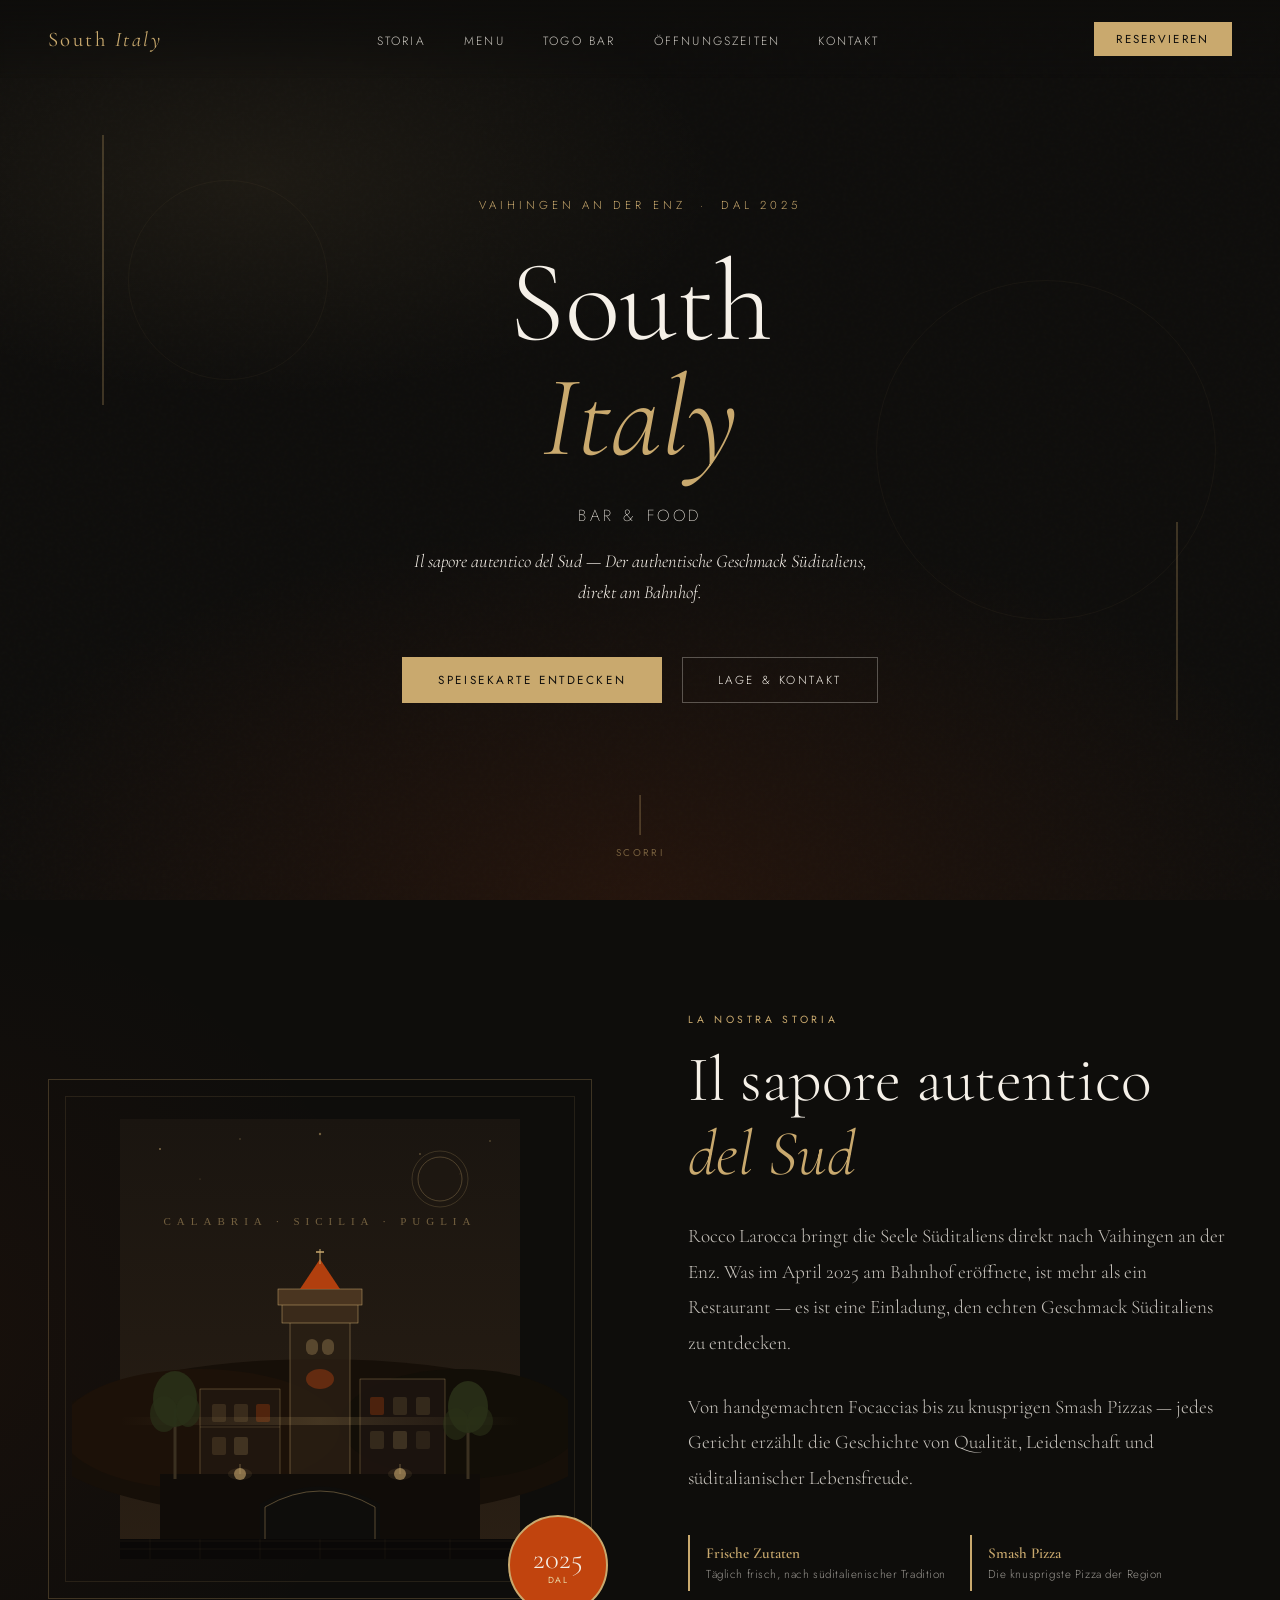
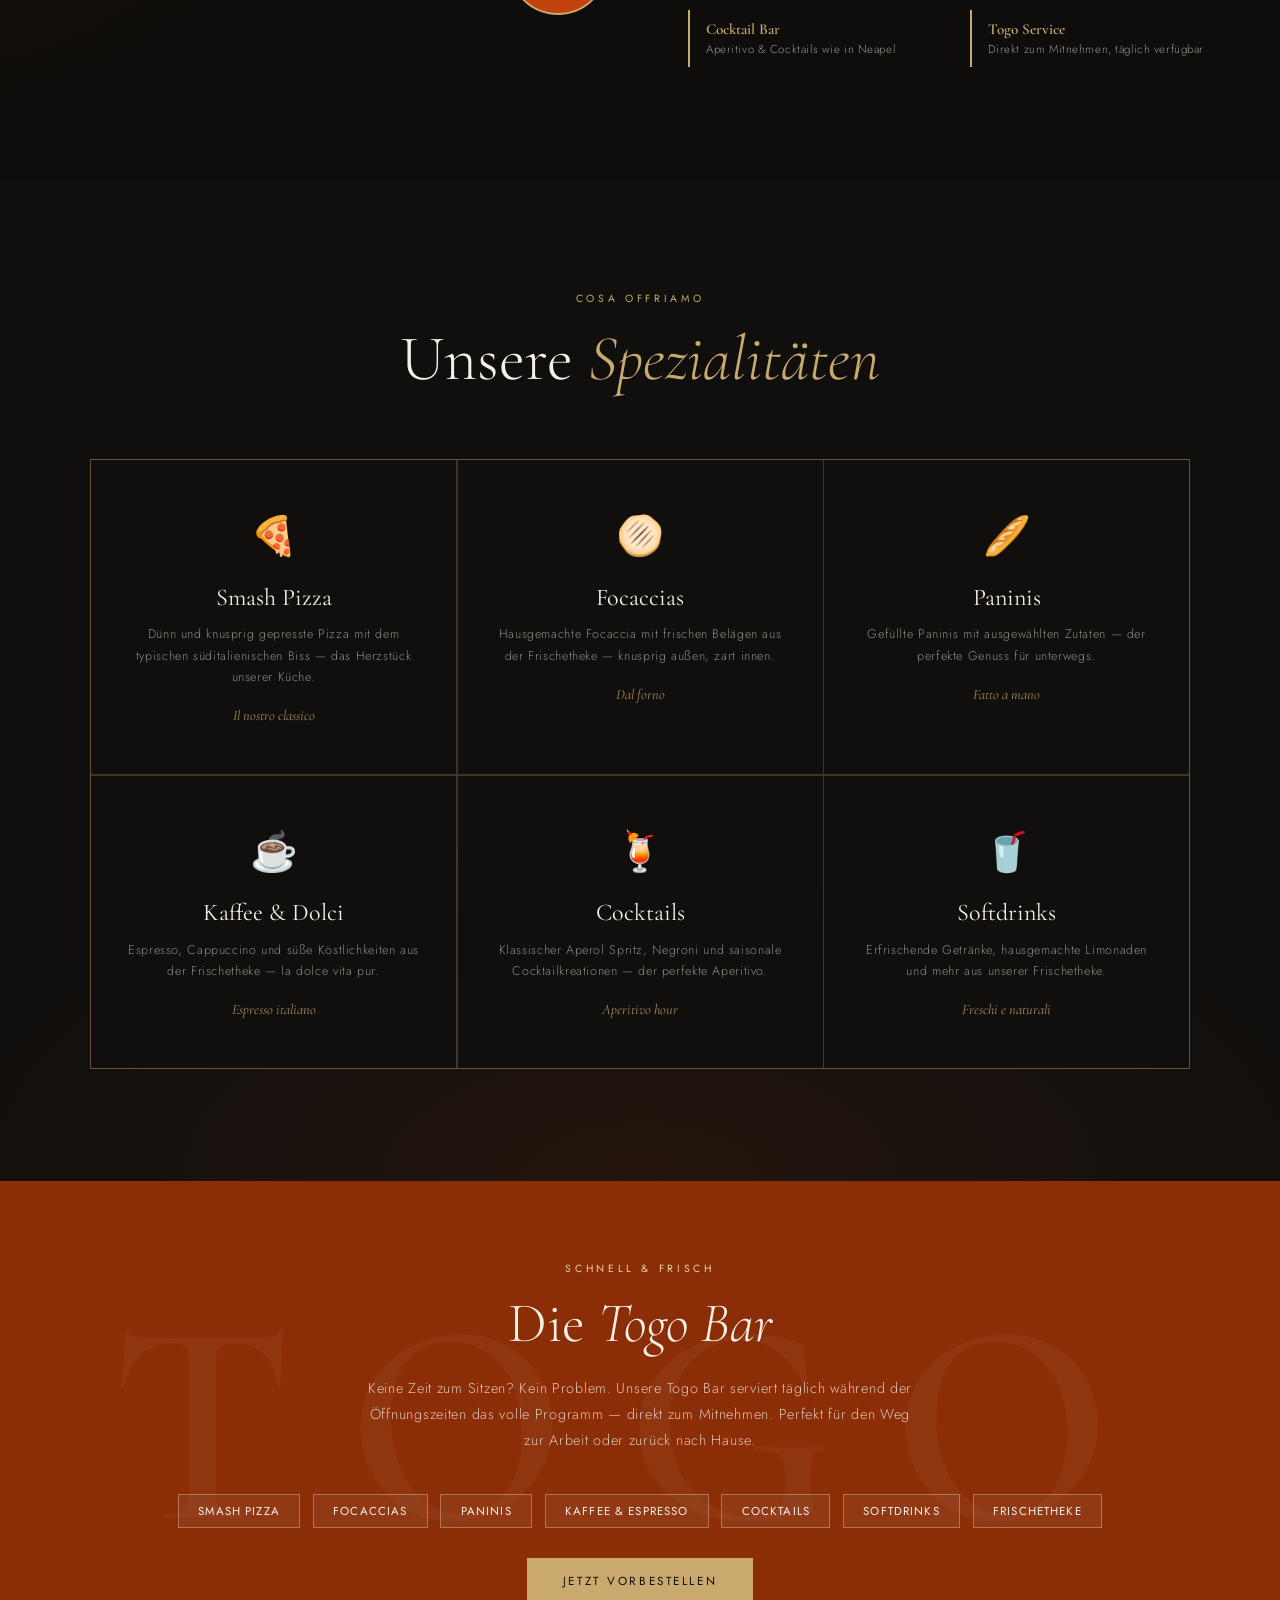
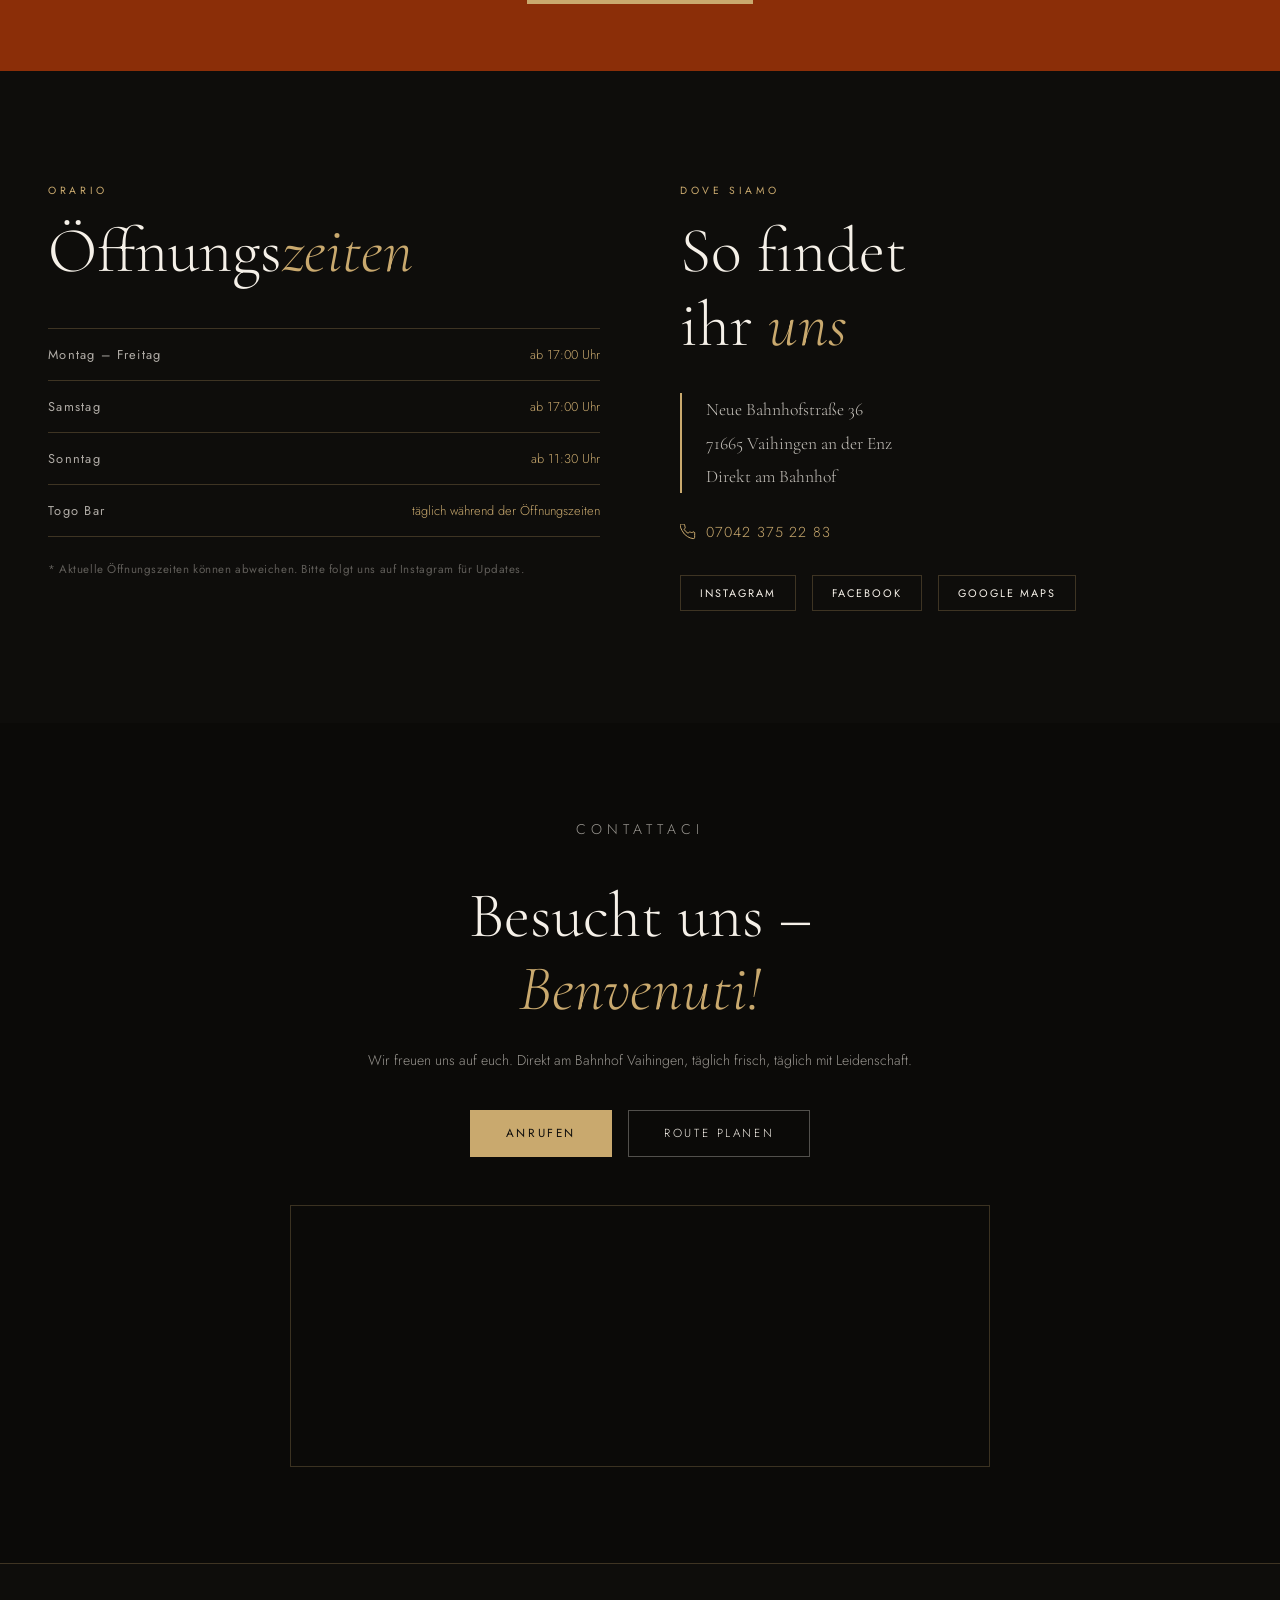
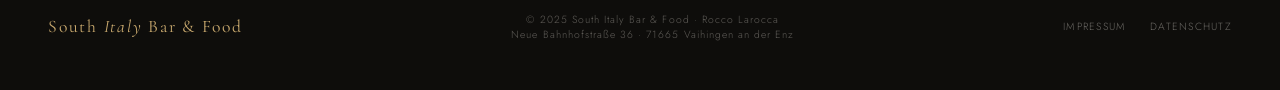
==== index.html @ b6329abc "Initial commit – South Italy Bar & Food" ====
<!DOCTYPE html>
<html lang="de">
<head>
  <meta charset="UTF-8" />
  <meta name="viewport" content="width=device-width, initial-scale=1.0" />
  <title>South Italy Bar & Food – Vaihingen an der Enz</title>
  <meta name="description" content="South Italy Bar & Food in Vaihingen an der Enz. Smash Pizza, Focaccias, Paninis, Cocktails & Kaffee. Authentisches Süditalien direkt am Bahnhof." />
  <meta property="og:title" content="South Italy Bar & Food" />
  <meta property="og:description" content="Authentisches Süditalien in Vaihingen an der Enz – Smash Pizza, Focaccias, Cocktails & mehr." />
  <meta property="og:type" content="restaurant" />
  <meta property="og:locale" content="de_DE" />
  <link rel="preconnect" href="https://fonts.googleapis.com" />
  <link rel="preconnect" href="https://fonts.gstatic.com" crossorigin />
  <link href="https://fonts.googleapis.com/css2?family=Cormorant+Garamond:ital,wght@0,300;0,400;0,600;1,300;1,400;1,600&family=Jost:wght@200;300;400;500&display=swap" rel="stylesheet" />

  <script type="application/ld+json">
  {
    "@context": "https://schema.org",
    "@type": "Restaurant",
    "name": "South Italy Bar & Food",
    "address": {
      "@type": "PostalAddress",
      "streetAddress": "Neue Bahnhofstraße 36",
      "addressLocality": "Vaihingen an der Enz",
      "postalCode": "71665",
      "addressCountry": "DE"
    },
    "telephone": "+4970423752283",
    "servesCuisine": "Italian",
    "priceRange": "€€",
    "url": "https://south-italy-bar.pages.dev",
    "sameAs": ["https://www.instagram.com/south__italy_bar_food"]
  }
  </script>

  <style>
    :root {
      --cream: #f5f0e8;
      --warm-white: #faf8f4;
      --terracotta: #c1440e;
      --terracotta-dark: #8b2e08;
      --olive: #5a6b3a;
      --gold: #c9a96e;
      --gold-light: #e8d5a3;
      --charcoal: #1a1a18;
      --dark-bg: #0e0d0b;
      --mid-gray: #6b6560;
      --border: rgba(201,169,110,0.25);
    }

    *, *::before, *::after { box-sizing: border-box; margin: 0; padding: 0; }

    html { scroll-behavior: smooth; }

    body {
      font-family: 'Jost', sans-serif;
      background: var(--dark-bg);
      color: var(--cream);
      overflow-x: hidden;
    }

    /* ── NAV ── */
    nav {
      position: fixed; top: 0; left: 0; right: 0; z-index: 100;
      display: flex; align-items: center; justify-content: space-between;
      padding: 1.4rem 3rem;
      background: linear-gradient(to bottom, rgba(14,13,11,0.95) 0%, transparent 100%);
      backdrop-filter: blur(2px);
      transition: background 0.4s;
    }
    nav.scrolled { background: rgba(14,13,11,0.97); }

    .nav-logo {
      font-family: 'Cormorant Garamond', serif;
      font-size: 1.3rem;
      font-weight: 400;
      letter-spacing: 0.12em;
      color: var(--gold);
      text-decoration: none;
    }
    .nav-logo span { font-style: italic; }

    .nav-links { display: flex; gap: 2.4rem; list-style: none; }
    .nav-links a {
      font-family: 'Jost', sans-serif;
      font-weight: 300;
      font-size: 0.75rem;
      letter-spacing: 0.18em;
      text-transform: uppercase;
      color: var(--cream);
      text-decoration: none;
      opacity: 0.8;
      transition: opacity 0.3s, color 0.3s;
    }
    .nav-links a:hover { opacity: 1; color: var(--gold); }

    .nav-cta {
      font-family: 'Jost', sans-serif;
      font-weight: 400;
      font-size: 0.72rem;
      letter-spacing: 0.2em;
      text-transform: uppercase;
      color: var(--dark-bg);
      background: var(--gold);
      padding: 0.55rem 1.4rem;
      text-decoration: none;
      transition: background 0.3s, transform 0.2s;
    }
    .nav-cta:hover { background: var(--gold-light); transform: translateY(-1px); }

    /* ── HERO ── */
    #hero {
      min-height: 100vh;
      display: flex; flex-direction: column;
      align-items: center; justify-content: center;
      position: relative;
      overflow: hidden;
      padding: 0 2rem;
      text-align: center;
    }

    .hero-bg {
      position: absolute; inset: 0;
      background:
        radial-gradient(ellipse 80% 60% at 50% 100%, rgba(193,68,14,0.12) 0%, transparent 70%),
        radial-gradient(ellipse 60% 40% at 20% 20%, rgba(201,169,110,0.08) 0%, transparent 60%),
        var(--dark-bg);
    }

    /* Animated grain */
    .hero-bg::after {
      content: '';
      position: absolute; inset: 0;
      background-image: url("data:image/svg+xml,%3Csvg viewBox='0 0 256 256' xmlns='http://www.w3.org/2000/svg'%3E%3Cfilter id='noise'%3E%3CfeTurbulence type='fractalNoise' baseFrequency='0.9' numOctaves='4' stitchTiles='stitch'/%3E%3C/filter%3E%3Crect width='100%25' height='100%25' filter='url(%23noise)' opacity='0.04'/%3E%3C/svg%3E");
      opacity: 0.4; pointer-events: none;
    }

    /* Decorative lines */
    .deco-line {
      position: absolute;
      border: 1px solid var(--border);
    }
    .deco-line-1 {
      left: 8%; top: 15%; width: 1px; height: 30vh;
      animation: lineGrow 1.8s ease forwards;
      transform-origin: top;
    }
    .deco-line-2 {
      right: 8%; bottom: 20%; width: 1px; height: 22vh;
      animation: lineGrow 2s ease forwards 0.3s;
      transform-origin: bottom;
    }
    @keyframes lineGrow { from { transform: scaleY(0); } to { transform: scaleY(1); } }

    .deco-circle {
      position: absolute;
      border-radius: 50%;
      border: 1px solid var(--border);
    }
    .deco-circle-1 {
      width: 340px; height: 340px;
      right: 5%; top: 50%; transform: translateY(-50%);
      opacity: 0.3;
      animation: fadeIn 2s ease forwards 0.5s; opacity: 0;
    }
    .deco-circle-2 {
      width: 200px; height: 200px;
      left: 10%; top: 20%;
      opacity: 0;
      animation: fadeIn 2.2s ease forwards 0.8s;
    }
    @keyframes fadeIn { to { opacity: 0.2; } }

    .hero-eyebrow {
      font-family: 'Jost', sans-serif;
      font-weight: 300;
      font-size: 0.72rem;
      letter-spacing: 0.35em;
      text-transform: uppercase;
      color: var(--gold);
      margin-bottom: 2rem;
      position: relative;
      display: flex; align-items: center; gap: 1rem;
      opacity: 0;
      animation: slideUp 1s ease forwards 0.4s;
    }
    .hero-eyebrow::before, .hero-eyebrow::after {
      content: '';
      flex: 1; height: 1px; background: var(--gold); opacity: 0.4;
      max-width: 60px;
    }

    .hero-title {
      font-family: 'Cormorant Garamond', serif;
      font-size: clamp(3.5rem, 9vw, 8rem);
      font-weight: 300;
      line-height: 1.0;
      color: var(--cream);
      position: relative;
      opacity: 0;
      animation: slideUp 1.1s ease forwards 0.6s;
    }
    .hero-title em {
      font-style: italic;
      color: var(--gold);
      display: block;
    }

    .hero-subtitle {
      font-family: 'Jost', sans-serif;
      font-weight: 200;
      font-size: 1rem;
      letter-spacing: 0.22em;
      text-transform: uppercase;
      color: var(--cream);
      opacity: 0;
      margin-top: 1.8rem;
      animation: slideUp 1.2s ease forwards 0.9s;
    }

    .hero-desc {
      font-family: 'Cormorant Garamond', serif;
      font-size: 1.15rem;
      font-weight: 300;
      font-style: italic;
      color: var(--cream);
      opacity: 0;
      margin-top: 1.2rem;
      max-width: 480px;
      line-height: 1.7;
      animation: slideUp 1.2s ease forwards 1.1s;
    }

    .hero-buttons {
      display: flex; gap: 1.2rem; flex-wrap: wrap;
      justify-content: center;
      margin-top: 3rem;
      opacity: 0;
      animation: slideUp 1.2s ease forwards 1.3s;
    }
    .btn-primary {
      font-family: 'Jost', sans-serif;
      font-weight: 400;
      font-size: 0.73rem;
      letter-spacing: 0.22em;
      text-transform: uppercase;
      color: var(--dark-bg);
      background: var(--gold);
      padding: 0.9rem 2.2rem;
      text-decoration: none;
      border: 1px solid var(--gold);
      transition: all 0.3s;
    }
    .btn-primary:hover { background: transparent; color: var(--gold); transform: translateY(-2px); }
    .btn-outline {
      font-family: 'Jost', sans-serif;
      font-weight: 300;
      font-size: 0.73rem;
      letter-spacing: 0.22em;
      text-transform: uppercase;
      color: var(--cream);
      background: transparent;
      padding: 0.9rem 2.2rem;
      text-decoration: none;
      border: 1px solid rgba(245,240,232,0.3);
      transition: all 0.3s;
    }
    .btn-outline:hover { border-color: var(--gold); color: var(--gold); transform: translateY(-2px); }

    .hero-scroll {
      position: absolute; bottom: 2.5rem; left: 50%; transform: translateX(-50%);
      display: flex; flex-direction: column; align-items: center; gap: 0.6rem;
      opacity: 0; animation: fadeInOnly 1s ease forwards 2s;
    }
    @keyframes fadeInOnly { to { opacity: 0.5; } }
    .hero-scroll span {
      font-size: 0.62rem; letter-spacing: 0.25em; text-transform: uppercase;
      color: var(--gold);
    }
    .scroll-line {
      width: 1px; height: 40px; background: var(--gold);
      animation: scrollPulse 2s ease-in-out infinite;
    }
    @keyframes scrollPulse {
      0%, 100% { transform: scaleY(0.3); opacity: 0.3; }
      50% { transform: scaleY(1); opacity: 1; }
    }

    @keyframes slideUp {
      from { opacity: 0; transform: translateY(28px); }
      to { opacity: 1; transform: translateY(0); }
    }

    /* ── DIVIDER ── */
    .section-divider {
      display: flex; align-items: center; justify-content: center;
      gap: 1.5rem; padding: 0 3rem;
      margin: 1rem 0;
    }
    .divider-line { flex: 1; height: 1px; background: var(--border); max-width: 120px; }
    .divider-ornament {
      color: var(--gold); font-size: 1.1rem; opacity: 0.7;
    }

    /* ── SECTIONS GENERAL ── */
    section { padding: 7rem 3rem; }

    .section-tag {
      font-family: 'Jost', sans-serif;
      font-size: 0.65rem;
      font-weight: 400;
      letter-spacing: 0.35em;
      text-transform: uppercase;
      color: var(--gold);
      margin-bottom: 1rem;
    }
    .section-title {
      font-family: 'Cormorant Garamond', serif;
      font-size: clamp(2.4rem, 5vw, 4rem);
      font-weight: 300;
      line-height: 1.15;
      color: var(--cream);
    }
    .section-title em { font-style: italic; color: var(--gold); }

    /* ── ABOUT ── */
    #about {
      display: grid;
      grid-template-columns: 1fr 1fr;
      gap: 6rem;
      align-items: center;
      background: var(--dark-bg);
      position: relative;
      overflow: hidden;
    }
    #about::before {
      content: '';
      position: absolute;
      left: -100px; top: 0; bottom: 0; width: 40%;
      background: radial-gradient(ellipse at left center, rgba(193,68,14,0.06) 0%, transparent 70%);
      pointer-events: none;
    }

    .about-visual {
      position: relative;
      height: 520px;
    }
    .about-frame {
      position: absolute;
      inset: 0;
      border: 1px solid var(--border);
    }
    .about-frame::before {
      content: '';
      position: absolute;
      inset: 16px;
      border: 1px solid rgba(201,169,110,0.12);
    }

    /* SVG Illustration – Southern Italy scene */
    .about-illustration {
      position: absolute;
      inset: 24px;
      display: flex; align-items: center; justify-content: center;
    }

    .about-badge {
      position: absolute;
      bottom: -1rem; right: -1rem;
      width: 100px; height: 100px;
      border-radius: 50%;
      background: var(--terracotta);
      display: flex; flex-direction: column;
      align-items: center; justify-content: center;
      border: 2px solid var(--gold);
    }
    .about-badge span:first-child {
      font-family: 'Cormorant Garamond', serif;
      font-size: 1.8rem; font-weight: 300; color: var(--cream);
      line-height: 1;
    }
    .about-badge span:last-child {
      font-family: 'Jost', sans-serif;
      font-size: 0.55rem; letter-spacing: 0.15em;
      text-transform: uppercase; color: var(--gold-light);
    }

    .about-content { }
    .about-text {
      font-family: 'Cormorant Garamond', serif;
      font-size: 1.2rem;
      font-weight: 300;
      line-height: 1.85;
      color: rgba(245,240,232,0.8);
      margin: 1.8rem 0;
    }

    .about-features {
      display: grid; grid-template-columns: 1fr 1fr; gap: 1.2rem;
      margin-top: 2.4rem;
    }
    .feature-item {
      border-left: 2px solid var(--gold);
      padding: 0.6rem 0 0.6rem 1rem;
    }
    .feature-item h4 {
      font-family: 'Cormorant Garamond', serif;
      font-size: 0.95rem; font-weight: 600;
      color: var(--gold); margin-bottom: 0.2rem;
    }
    .feature-item p {
      font-family: 'Jost', sans-serif;
      font-size: 0.72rem; font-weight: 300;
      letter-spacing: 0.05em;
      color: rgba(245,240,232,0.6);
    }

    /* ── MENU HIGHLIGHT ── */
    #menu {
      background: #110f0d;
      text-align: center;
      position: relative;
      overflow: hidden;
    }
    #menu::before {
      content: '';
      position: absolute; inset: 0;
      background: radial-gradient(ellipse 80% 50% at 50% 100%, rgba(193,68,14,0.1) 0%, transparent 70%);
      pointer-events: none;
    }

    .menu-header { margin-bottom: 4rem; }
    .menu-header .section-title { margin-top: 0.8rem; }

    .menu-grid {
      display: grid;
      grid-template-columns: repeat(auto-fit, minmax(280px, 1fr));
      gap: 1.5px;
      background: var(--border);
      border: 1px solid var(--border);
      max-width: 1100px;
      margin: 0 auto;
    }
    .menu-card {
      background: #110f0d;
      padding: 3rem 2rem;
      text-align: center;
      transition: background 0.3s;
      position: relative;
      overflow: hidden;
    }
    .menu-card::before {
      content: '';
      position: absolute; bottom: 0; left: 50%;
      transform: translateX(-50%);
      width: 0; height: 2px;
      background: var(--gold);
      transition: width 0.4s ease;
    }
    .menu-card:hover { background: #171410; }
    .menu-card:hover::before { width: 60%; }

    .menu-card-icon {
      font-size: 2.4rem; margin-bottom: 1.2rem;
      display: block;
    }
    .menu-card h3 {
      font-family: 'Cormorant Garamond', serif;
      font-size: 1.5rem; font-weight: 400;
      color: var(--cream); margin-bottom: 0.8rem;
    }
    .menu-card p {
      font-family: 'Jost', sans-serif;
      font-size: 0.78rem; font-weight: 300;
      letter-spacing: 0.05em;
      color: rgba(245,240,232,0.55);
      line-height: 1.7;
    }
    .menu-card .price-hint {
      display: inline-block;
      margin-top: 1.2rem;
      font-family: 'Cormorant Garamond', serif;
      font-style: italic;
      font-size: 0.9rem;
      color: var(--gold);
      opacity: 0.8;
    }

    /* ── TOGO BAR BANNER ── */
    #togobar {
      background: var(--terracotta-dark);
      padding: 5rem 3rem;
      text-align: center;
      position: relative;
      overflow: hidden;
    }
    #togobar::before {
      content: 'TOGO';
      position: absolute;
      left: 50%; top: 50%; transform: translate(-50%, -50%);
      font-family: 'Cormorant Garamond', serif;
      font-size: 18rem;
      font-weight: 600;
      color: rgba(255,255,255,0.03);
      letter-spacing: 0.2em;
      pointer-events: none;
      white-space: nowrap;
    }

    .togo-tag {
      font-family: 'Jost', sans-serif;
      font-size: 0.65rem; letter-spacing: 0.35em;
      text-transform: uppercase; color: var(--gold-light);
      margin-bottom: 0.8rem;
    }
    .togo-title {
      font-family: 'Cormorant Garamond', serif;
      font-size: clamp(2rem, 5vw, 3.5rem);
      font-weight: 300; color: var(--cream);
      margin-bottom: 1.2rem;
    }
    .togo-title em { font-style: italic; }
    .togo-desc {
      font-family: 'Jost', sans-serif;
      font-size: 0.9rem; font-weight: 300;
      letter-spacing: 0.05em;
      color: rgba(250,248,244,0.75);
      max-width: 560px; margin: 0 auto 2.5rem;
      line-height: 1.8;
    }
    .togo-items {
      display: flex; flex-wrap: wrap;
      gap: 0.8rem; justify-content: center;
      margin-bottom: 2.5rem;
    }
    .togo-pill {
      font-family: 'Jost', sans-serif;
      font-size: 0.72rem; font-weight: 400;
      letter-spacing: 0.1em; text-transform: uppercase;
      color: var(--cream);
      border: 1px solid rgba(250,248,244,0.3);
      padding: 0.5rem 1.2rem;
      border-radius: 0;
      background: rgba(255,255,255,0.05);
      transition: all 0.3s;
    }
    .togo-pill:hover { border-color: var(--gold); color: var(--gold); background: rgba(201,169,110,0.1); }

    /* ── OPENING HOURS ── */
    #hours {
      background: var(--dark-bg);
      display: grid;
      grid-template-columns: 1fr 1fr;
      gap: 5rem;
      align-items: start;
    }
    .hours-content {}
    .hours-list { margin-top: 2.5rem; }
    .hours-row {
      display: flex; justify-content: space-between; align-items: baseline;
      padding: 1rem 0;
      border-bottom: 1px solid var(--border);
      font-family: 'Jost', sans-serif;
    }
    .hours-row:first-child { border-top: 1px solid var(--border); }
    .hours-day { font-size: 0.8rem; font-weight: 400; letter-spacing: 0.1em; color: rgba(245,240,232,0.7); }
    .hours-time { font-size: 0.8rem; font-weight: 300; color: var(--gold); }

    .location-content {}
    .location-address {
      margin-top: 2rem;
      border-left: 2px solid var(--gold);
      padding-left: 1.5rem;
    }
    .location-address p {
      font-family: 'Cormorant Garamond', serif;
      font-size: 1.1rem; font-weight: 300;
      color: rgba(245,240,232,0.8);
      line-height: 1.9;
    }
    .location-phone {
      display: inline-flex; align-items: center; gap: 0.6rem;
      margin-top: 1.8rem;
      font-family: 'Jost', sans-serif;
      font-size: 0.9rem; font-weight: 300;
      color: var(--gold); text-decoration: none;
      letter-spacing: 0.08em;
      transition: opacity 0.3s;
    }
    .location-phone:hover { opacity: 0.7; }

    .social-links {
      display: flex; gap: 1rem; margin-top: 1.8rem; flex-wrap: wrap;
    }
    .social-link {
      font-family: 'Jost', sans-serif;
      font-size: 0.68rem; font-weight: 400;
      letter-spacing: 0.18em; text-transform: uppercase;
      color: var(--cream);
      border: 1px solid var(--border);
      padding: 0.55rem 1.2rem;
      text-decoration: none;
      transition: all 0.3s;
    }
    .social-link:hover { border-color: var(--gold); color: var(--gold); }

    /* ── CONTACT ── */
    #contact {
      background: #0b0a08;
      text-align: center;
      padding: 6rem 3rem;
    }
    #contact .section-title { margin: 0.8rem 0 1.5rem; }
    #contact p {
      font-family: 'Jost', sans-serif;
      font-size: 0.88rem; font-weight: 300;
      color: rgba(245,240,232,0.6);
      margin-bottom: 2.5rem;
    }

    /* ── MAP EMBED ── */
    .map-wrapper {
      max-width: 700px; margin: 3rem auto 0;
      border: 1px solid var(--border);
      overflow: hidden;
      opacity: 0.85;
    }
    .map-wrapper iframe { display: block; width: 100%; height: 260px; border: 0; }

    /* ── FOOTER ── */
    footer {
      background: var(--dark-bg);
      padding: 3rem;
      border-top: 1px solid var(--border);
      display: flex; flex-wrap: wrap;
      gap: 1.5rem;
      justify-content: space-between;
      align-items: center;
    }
    .footer-brand {
      font-family: 'Cormorant Garamond', serif;
      font-size: 1.1rem; font-weight: 400;
      color: var(--gold); letter-spacing: 0.1em;
    }
    .footer-brand em { font-style: italic; }
    .footer-meta {
      font-family: 'Jost', sans-serif;
      font-size: 0.65rem; font-weight: 300;
      letter-spacing: 0.1em;
      color: rgba(245,240,232,0.35);
      text-align: center;
    }
    .footer-links { display: flex; gap: 1.5rem; }
    .footer-links a {
      font-family: 'Jost', sans-serif;
      font-size: 0.65rem; font-weight: 300;
      letter-spacing: 0.12em; text-transform: uppercase;
      color: rgba(245,240,232,0.4);
      text-decoration: none;
      transition: color 0.3s;
    }
    .footer-links a:hover { color: var(--gold); }

    /* ── HAMBURGER ── */
    .nav-hamburger {
      display: none; cursor: pointer;
      flex-direction: column; gap: 5px;
      background: none; border: none; padding: 0;
    }
    .nav-hamburger span {
      display: block; width: 24px; height: 1px;
      background: var(--cream); transition: all 0.3s;
    }

    /* ── SCROLL REVEAL ── */
    .reveal {
      opacity: 0; transform: translateY(30px);
      transition: opacity 0.8s ease, transform 0.8s ease;
    }
    .reveal.visible { opacity: 1; transform: translateY(0); }

    /* ── RESPONSIVE ── */
    @media (max-width: 900px) {
      nav { padding: 1.2rem 1.8rem; }
      .nav-links, .nav-cta { display: none; }
      .nav-hamburger { display: flex; }

      #about { grid-template-columns: 1fr; gap: 3rem; padding: 5rem 1.8rem; }
      .about-visual { height: 320px; }
      .about-badge { width: 80px; height: 80px; }
      .about-badge span:first-child { font-size: 1.4rem; }
      .about-features { grid-template-columns: 1fr; }

      section { padding: 5rem 1.8rem; }

      #hours { grid-template-columns: 1fr; gap: 3rem; }
      footer { flex-direction: column; align-items: flex-start; }
      .footer-meta { text-align: left; }
    }
  </style>
</head>
<body>

<!-- ── NAV ── -->
<nav id="navbar">
  <a href="#hero" class="nav-logo">South <em>Italy</em></a>
  <ul class="nav-links">
    <li><a href="#about">Storia</a></li>
    <li><a href="#menu">Menu</a></li>
    <li><a href="#togobar">Togo Bar</a></li>
    <li><a href="#hours">Öffnungszeiten</a></li>
    <li><a href="#contact">Kontakt</a></li>
  </ul>
  <a href="tel:+4970423752283" class="nav-cta">Reservieren</a>
  <button class="nav-hamburger" aria-label="Menu" onclick="document.querySelector('.nav-links').style.display = document.querySelector('.nav-links').style.display === 'flex' ? 'none' : 'flex'">
    <span></span><span></span><span></span>
  </button>
</nav>

<!-- ── HERO ── -->
<section id="hero">
  <div class="hero-bg"></div>
  <div class="deco-line deco-line-1"></div>
  <div class="deco-line deco-line-2"></div>
  <div class="deco-circle deco-circle-1"></div>
  <div class="deco-circle deco-circle-2"></div>

  <p class="hero-eyebrow">Vaihingen an der Enz &nbsp;·&nbsp; Dal 2025</p>
  <h1 class="hero-title">South<br><em>Italy</em></h1>
  <p class="hero-subtitle">Bar &amp; Food</p>
  <p class="hero-desc">Il sapore autentico del Sud — Der authentische Geschmack Süditaliens, direkt am Bahnhof.</p>
  <div class="hero-buttons">
    <a href="#menu" class="btn-primary">Speisekarte entdecken</a>
    <a href="#contact" class="btn-outline">Lage &amp; Kontakt</a>
  </div>

  <div class="hero-scroll">
    <div class="scroll-line"></div>
    <span>Scorri</span>
  </div>
</section>

<!-- ── ABOUT ── -->
<section id="about">
  <div class="about-visual reveal">
    <div class="about-frame"></div>
    <div class="about-illustration">
      <!-- SVG: Southern Italy architectural illustration -->
      <svg viewBox="0 0 400 440" fill="none" xmlns="http://www.w3.org/2000/svg" style="width:100%;height:100%;max-height:440px;">
        <!-- Sky gradient -->
        <defs>
          <linearGradient id="sky" x1="0" y1="0" x2="0" y2="1">
            <stop offset="0%" stop-color="#1a1510"/>
            <stop offset="100%" stop-color="#2a1f14"/>
          </linearGradient>
          <linearGradient id="terra" x1="0" y1="0" x2="0" y2="1">
            <stop offset="0%" stop-color="#c1440e"/>
            <stop offset="100%" stop-color="#8b2e08"/>
          </linearGradient>
          <linearGradient id="gold-glow" x1="0" y1="0" x2="1" y2="0">
            <stop offset="0%" stop-color="#c9a96e" stop-opacity="0"/>
            <stop offset="50%" stop-color="#c9a96e" stop-opacity="0.6"/>
            <stop offset="100%" stop-color="#c9a96e" stop-opacity="0"/>
          </linearGradient>
        </defs>

        <!-- Background -->
        <rect width="400" height="440" fill="url(#sky)"/>

        <!-- Stars -->
        <circle cx="40" cy="30" r="1" fill="#c9a96e" opacity="0.6"/>
        <circle cx="120" cy="20" r="0.8" fill="#c9a96e" opacity="0.4"/>
        <circle cx="200" cy="15" r="1.2" fill="#c9a96e" opacity="0.5"/>
        <circle cx="300" cy="35" r="0.8" fill="#c9a96e" opacity="0.6"/>
        <circle cx="370" cy="22" r="1" fill="#c9a96e" opacity="0.3"/>
        <circle cx="80" cy="60" r="0.6" fill="#c9a96e" opacity="0.4"/>
        <circle cx="340" cy="55" r="0.8" fill="#c9a96e" opacity="0.3"/>

        <!-- Moon / circle motif -->
        <circle cx="320" cy="60" r="28" fill="none" stroke="#c9a96e" stroke-width="0.5" opacity="0.4"/>
        <circle cx="320" cy="60" r="22" fill="#1f1812" stroke="#c9a96e" stroke-width="0.5" opacity="0.6"/>

        <!-- Distant hills -->
        <ellipse cx="200" cy="320" rx="280" ry="80" fill="#160f08"/>
        <ellipse cx="80" cy="310" rx="140" ry="60" fill="#1c1108"/>
        <ellipse cx="340" cy="305" rx="120" ry="55" fill="#120e07"/>

        <!-- Church/Tower structure -->
        <!-- Main tower -->
        <rect x="170" y="200" width="60" height="160" fill="#2a1f14" stroke="#c9a96e" stroke-width="0.5" opacity="0.8"/>
        <!-- Tower windows -->
        <rect x="186" y="220" width="12" height="16" rx="6" fill="#c9a96e" opacity="0.3"/>
        <rect x="202" y="220" width="12" height="16" rx="6" fill="#c9a96e" opacity="0.3"/>
        <rect x="186" y="250" width="28" height="20" rx="14" fill="#c1440e" opacity="0.4"/>
        <!-- Bell tower top -->
        <rect x="162" y="182" width="76" height="22" fill="#3a2a1a" stroke="#c9a96e" stroke-width="0.5"/>
        <rect x="158" y="170" width="84" height="16" fill="#4a3520" stroke="#c9a96e" stroke-width="0.5"/>
        <!-- Spire -->
        <polygon points="200,140 220,170 180,170" fill="#c1440e" opacity="0.9"/>
        <line x1="200" y1="130" x2="200" y2="145" stroke="#c9a96e" stroke-width="1"/>
        <!-- Cross -->
        <line x1="196" y1="133" x2="204" y2="133" stroke="#c9a96e" stroke-width="1.5"/>

        <!-- Left building -->
        <rect x="80" y="270" width="80" height="90" fill="#221810" stroke="#c9a96e" stroke-width="0.4" opacity="0.8"/>
        <!-- Windows left -->
        <rect x="92" y="285" width="14" height="18" rx="2" fill="#c9a96e" opacity="0.15"/>
        <rect x="114" y="285" width="14" height="18" rx="2" fill="#c9a96e" opacity="0.15"/>
        <rect x="136" y="285" width="14" height="18" rx="2" fill="#c1440e" opacity="0.3"/>
        <rect x="92" y="318" width="14" height="18" rx="2" fill="#c9a96e" opacity="0.15"/>
        <rect x="114" y="318" width="14" height="18" rx="2" fill="#c9a96e" opacity="0.2"/>
        <!-- Balcony details left -->
        <line x1="80" y1="308" x2="160" y2="308" stroke="#c9a96e" stroke-width="0.5" opacity="0.4"/>

        <!-- Right building -->
        <rect x="240" y="260" width="85" height="100" fill="#1e1510" stroke="#c9a96e" stroke-width="0.4" opacity="0.8"/>
        <!-- Windows right -->
        <rect x="250" y="278" width="14" height="18" rx="2" fill="#c1440e" opacity="0.3"/>
        <rect x="273" y="278" width="14" height="18" rx="2" fill="#c9a96e" opacity="0.15"/>
        <rect x="296" y="278" width="14" height="18" rx="2" fill="#c9a96e" opacity="0.15"/>
        <rect x="250" y="312" width="14" height="18" rx="2" fill="#c9a96e" opacity="0.15"/>
        <rect x="273" y="312" width="14" height="18" rx="2" fill="#c9a96e" opacity="0.2"/>
        <rect x="296" y="312" width="14" height="18" rx="2" fill="#c9a96e" opacity="0.1"/>

        <!-- Foreground arch / terrace -->
        <rect x="40" y="355" width="320" height="85" fill="#100c08"/>
        <!-- Arch opening -->
        <path d="M140 440 L140 385 Q200 350 260 385 L260 440 Z" fill="#0e0d0b"/>
        <!-- Arch detail -->
        <path d="M145 440 L145 388 Q200 356 255 388 L255 440" fill="none" stroke="#c9a96e" stroke-width="0.8" opacity="0.5"/>

        <!-- Cobblestone ground pattern -->
        <rect x="0" y="420" width="400" height="20" fill="#0a0807"/>
        <line x1="0" y1="422" x2="400" y2="422" stroke="#c9a96e" stroke-width="0.3" opacity="0.2"/>
        <line x1="0" y1="430" x2="400" y2="430" stroke="#c9a96e" stroke-width="0.3" opacity="0.2"/>
        <!-- Cobble lines -->
        <line x1="30" y1="420" x2="30" y2="440" stroke="#c9a96e" stroke-width="0.3" opacity="0.2"/>
        <line x1="80" y1="420" x2="80" y2="440" stroke="#c9a96e" stroke-width="0.3" opacity="0.2"/>
        <line x1="140" y1="420" x2="140" y2="440" stroke="#c9a96e" stroke-width="0.3" opacity="0.2"/>
        <line x1="200" y1="420" x2="200" y2="440" stroke="#c9a96e" stroke-width="0.3" opacity="0.2"/>
        <line x1="265" y1="420" x2="265" y2="440" stroke="#c9a96e" stroke-width="0.3" opacity="0.2"/>
        <line x1="330" y1="420" x2="330" y2="440" stroke="#c9a96e" stroke-width="0.3" opacity="0.2"/>

        <!-- Lantern lights -->
        <circle cx="120" cy="355" r="6" fill="#c9a96e" opacity="0.6"/>
        <line x1="120" y1="345" x2="120" y2="355" stroke="#c9a96e" stroke-width="0.8" opacity="0.6"/>
        <ellipse cx="120" cy="355" rx="12" ry="6" fill="#c9a96e" opacity="0.1"/>

        <circle cx="280" cy="355" r="6" fill="#c9a96e" opacity="0.6"/>
        <line x1="280" y1="345" x2="280" y2="355" stroke="#c9a96e" stroke-width="0.8" opacity="0.6"/>
        <ellipse cx="280" cy="355" rx="12" ry="6" fill="#c9a96e" opacity="0.1"/>

        <!-- Gold horizon glow -->
        <rect x="0" y="298" width="400" height="8" fill="url(#gold-glow)" opacity="0.3"/>

        <!-- Olive tree silhouette left -->
        <line x1="55" y1="360" x2="55" y2="290" stroke="#3a3020" stroke-width="3"/>
        <ellipse cx="55" cy="280" rx="22" ry="28" fill="#2a3018" opacity="0.9"/>
        <ellipse cx="44" cy="295" rx="14" ry="18" fill="#2a3018" opacity="0.7"/>
        <ellipse cx="68" cy="292" rx="12" ry="16" fill="#2a3018" opacity="0.7"/>

        <!-- Olive tree right -->
        <line x1="348" y1="360" x2="348" y2="300" stroke="#3a3020" stroke-width="3"/>
        <ellipse cx="348" cy="288" rx="20" ry="26" fill="#2a3018" opacity="0.9"/>
        <ellipse cx="336" cy="305" rx="13" ry="16" fill="#2a3018" opacity="0.6"/>
        <ellipse cx="360" cy="302" rx="13" ry="15" fill="#2a3018" opacity="0.6"/>

        <!-- Text overlay -->
        <text x="200" y="106" text-anchor="middle" font-family="serif" font-size="11" fill="#c9a96e" opacity="0.5" letter-spacing="6">CALABRIA · SICILIA · PUGLIA</text>
      </svg>
    </div>

    <div class="about-badge">
      <span>2025</span>
      <span>Dal</span>
    </div>
  </div>

  <div class="about-content reveal">
    <p class="section-tag">La nostra storia</p>
    <h2 class="section-title">Il sapore autentico<br><em>del Sud</em></h2>
    <p class="about-text">
      Rocco Larocca bringt die Seele Süditaliens direkt nach Vaihingen an der Enz. Was im April 2025 am Bahnhof eröffnete, ist mehr als ein Restaurant — es ist eine Einladung, den echten Geschmack Süditaliens zu entdecken.
    </p>
    <p class="about-text">
      Von handgemachten Focaccias bis zu knusprigen Smash Pizzas — jedes Gericht erzählt die Geschichte von Qualität, Leidenschaft und süditalianischer Lebensfreude.
    </p>
    <div class="about-features">
      <div class="feature-item">
        <h4>Frische Zutaten</h4>
        <p>Täglich frisch, nach süditalienischer Tradition</p>
      </div>
      <div class="feature-item">
        <h4>Smash Pizza</h4>
        <p>Die knusprigste Pizza der Region</p>
      </div>
      <div class="feature-item">
        <h4>Cocktail Bar</h4>
        <p>Aperitivo & Cocktails wie in Neapel</p>
      </div>
      <div class="feature-item">
        <h4>Togo Service</h4>
        <p>Direkt zum Mitnehmen, täglich verfügbar</p>
      </div>
    </div>
  </div>
</section>

<!-- ── MENU ── -->
<section id="menu">
  <div class="menu-header reveal">
    <p class="section-tag">Cosa offriamo</p>
    <h2 class="section-title">Unsere <em>Spezialitäten</em></h2>
  </div>
  <div class="menu-grid reveal">
    <div class="menu-card">
      <span class="menu-card-icon">🍕</span>
      <h3>Smash Pizza</h3>
      <p>Dünn und knusprig gepresste Pizza mit dem typischen süditalienischen Biss — das Herzstück unserer Küche.</p>
      <span class="price-hint">Il nostro classico</span>
    </div>
    <div class="menu-card">
      <span class="menu-card-icon">🫓</span>
      <h3>Focaccias</h3>
      <p>Hausgemachte Focaccia mit frischen Belägen aus der Frischetheke — knusprig außen, zart innen.</p>
      <span class="price-hint">Dal forno</span>
    </div>
    <div class="menu-card">
      <span class="menu-card-icon">🥖</span>
      <h3>Paninis</h3>
      <p>Gefüllte Paninis mit ausgewählten Zutaten — der perfekte Genuss für unterwegs.</p>
      <span class="price-hint">Fatto a mano</span>
    </div>
    <div class="menu-card">
      <span class="menu-card-icon">☕</span>
      <h3>Kaffee & Dolci</h3>
      <p>Espresso, Cappuccino und süße Köstlichkeiten aus der Frischetheke — la dolce vita pur.</p>
      <span class="price-hint">Espresso italiano</span>
    </div>
    <div class="menu-card">
      <span class="menu-card-icon">🍹</span>
      <h3>Cocktails</h3>
      <p>Klassischer Aperol Spritz, Negroni und saisonale Cocktailkreationen — der perfekte Aperitivo.</p>
      <span class="price-hint">Aperitivo hour</span>
    </div>
    <div class="menu-card">
      <span class="menu-card-icon">🥤</span>
      <h3>Softdrinks</h3>
      <p>Erfrischende Getränke, hausgemachte Limonaden und mehr aus unserer Frischetheke.</p>
      <span class="price-hint">Freschi e naturali</span>
    </div>
  </div>
</section>

<!-- ── TOGO BAR ── -->
<section id="togobar">
  <p class="togo-tag">Schnell &amp; frisch</p>
  <h2 class="togo-title">Die <em>Togo Bar</em></h2>
  <p class="togo-desc">
    Keine Zeit zum Sitzen? Kein Problem. Unsere Togo Bar serviert täglich während der Öffnungszeiten das volle Programm — direkt zum Mitnehmen. Perfekt für den Weg zur Arbeit oder zurück nach Hause.
  </p>
  <div class="togo-items">
    <span class="togo-pill">Smash Pizza</span>
    <span class="togo-pill">Focaccias</span>
    <span class="togo-pill">Paninis</span>
    <span class="togo-pill">Kaffee & Espresso</span>
    <span class="togo-pill">Cocktails</span>
    <span class="togo-pill">Softdrinks</span>
    <span class="togo-pill">Frischetheke</span>
  </div>
  <a href="tel:+4970423752283" class="btn-primary">Jetzt vorbestellen</a>
</section>

<!-- ── HOURS & LOCATION ── -->
<section id="hours">
  <div class="hours-content reveal">
    <p class="section-tag">Orario</p>
    <h2 class="section-title">Öffnungs<em>zeiten</em></h2>
    <div class="hours-list">
      <div class="hours-row">
        <span class="hours-day">Montag – Freitag</span>
        <span class="hours-time">ab 17:00 Uhr</span>
      </div>
      <div class="hours-row">
        <span class="hours-day">Samstag</span>
        <span class="hours-time">ab 17:00 Uhr</span>
      </div>
      <div class="hours-row">
        <span class="hours-day">Sonntag</span>
        <span class="hours-time">ab 11:30 Uhr</span>
      </div>
      <div class="hours-row">
        <span class="hours-day">Togo Bar</span>
        <span class="hours-time">täglich während der Öffnungszeiten</span>
      </div>
    </div>
    <p style="margin-top:1.5rem;font-family:'Jost',sans-serif;font-size:0.72rem;color:rgba(245,240,232,0.35);letter-spacing:0.05em;">
      * Aktuelle Öffnungszeiten können abweichen. Bitte folgt uns auf Instagram für Updates.
    </p>
  </div>

  <div class="location-content reveal">
    <p class="section-tag">Dove siamo</p>
    <h2 class="section-title">So findet<br>ihr <em>uns</em></h2>
    <div class="location-address">
      <p>
        Neue Bahnhofstraße 36<br>
        71665 Vaihingen an der Enz<br>
        Direkt am Bahnhof
      </p>
    </div>
    <a href="tel:+4970423752283" class="location-phone">
      <svg width="16" height="16" viewBox="0 0 24 24" fill="none" stroke="currentColor" stroke-width="1.5">
        <path d="M22 16.92v3a2 2 0 01-2.18 2 19.79 19.79 0 01-8.63-3.07A19.5 19.5 0 013.07 9.81 19.79 19.79 0 01.01 1.18 2 2 0 012 0h3a2 2 0 012 1.72 12.84 12.84 0 00.7 2.81 2 2 0 01-.45 2.11L6.09 7.91a16 16 0 006 6l1.27-1.27a2 2 0 012.11-.45 12.84 12.84 0 002.81.7A2 2 0 0122 14.92z"/>
      </svg>
      07042 375 22 83
    </a>
    <div class="social-links">
      <a href="https://www.instagram.com/south__italy_bar_food" target="_blank" class="social-link">Instagram</a>
      <a href="https://www.facebook.com/p/south-italy-barfood-61572578909148/" target="_blank" class="social-link">Facebook</a>
      <a href="https://maps.google.com/?q=Neue+Bahnhofstraße+36,+71665+Vaihingen+an+der+Enz" target="_blank" class="social-link">Google Maps</a>
    </div>
  </div>
</section>

<!-- ── CONTACT ── -->
<section id="contact">
  <p class="section-tag">Contattaci</p>
  <h2 class="section-title reveal">Besucht uns –<br><em>Benvenuti!</em></h2>
  <p>Wir freuen uns auf euch. Direkt am Bahnhof Vaihingen, täglich frisch, täglich mit Leidenschaft.</p>
  <div style="display:flex;gap:1rem;justify-content:center;flex-wrap:wrap;" class="reveal">
    <a href="tel:+4970423752283" class="btn-primary">Anrufen</a>
    <a href="https://maps.google.com/?q=Neue+Bahnhofstraße+36,+71665+Vaihingen+an+der+Enz" target="_blank" class="btn-outline">Route planen</a>
  </div>
  <div class="map-wrapper reveal">
    <iframe
      src="https://www.google.com/maps/embed?pb=!1m18!1m12!1m3!1d2629.0!2d8.9621!3d48.9300!2m3!1f0!2f0!3f0!3m2!1i1024!2i768!4f13.1!3m3!1m2!1s0x4799f5b1c2a3bdb3%3A0x1!2sNeue%20Bahnhofstra%C3%9Fe%2036%2C%2071665%20Vaihingen%20an%20der%20Enz!5e0!3m2!1sde!2sde!4v1680000000000!5m2!1sde!2sde"
      allowfullscreen="" loading="lazy" referrerpolicy="no-referrer-when-downgrade">
    </iframe>
  </div>
</section>

<!-- ── FOOTER ── -->
<footer>
  <div class="footer-brand">South <em>Italy</em> Bar &amp; Food</div>
  <div class="footer-meta">
    © 2025 South Italy Bar &amp; Food · Rocco Larocca<br>
    Neue Bahnhofstraße 36 · 71665 Vaihingen an der Enz
  </div>
  <div class="footer-links">
    <a href="#impressum">Impressum</a>
    <a href="#datenschutz">Datenschutz</a>
  </div>
</footer>

<!-- Impressum Platzhalter -->
<div id="impressum" style="display:none;">
  <h3>Impressum</h3>
  <p>South Italy Bar &amp; Food<br>Inhaber: Rocco Larocca<br>Neue Bahnhofstraße 36<br>71665 Vaihingen an der Enz<br>Tel: 07042 3752283</p>
</div>

<script>
  // Nav scroll
  const navbar = document.getElementById('navbar');
  window.addEventListener('scroll', () => {
    navbar.classList.toggle('scrolled', window.scrollY > 60);
  });

  // Scroll reveal
  const reveals = document.querySelectorAll('.reveal');
  const observer = new IntersectionObserver((entries) => {
    entries.forEach(entry => {
      if (entry.isIntersecting) {
        entry.target.classList.add('visible');
        observer.unobserve(entry.target);
      }
    });
  }, { threshold: 0.12 });
  reveals.forEach(el => observer.observe(el));
</script>
</body>
</html>
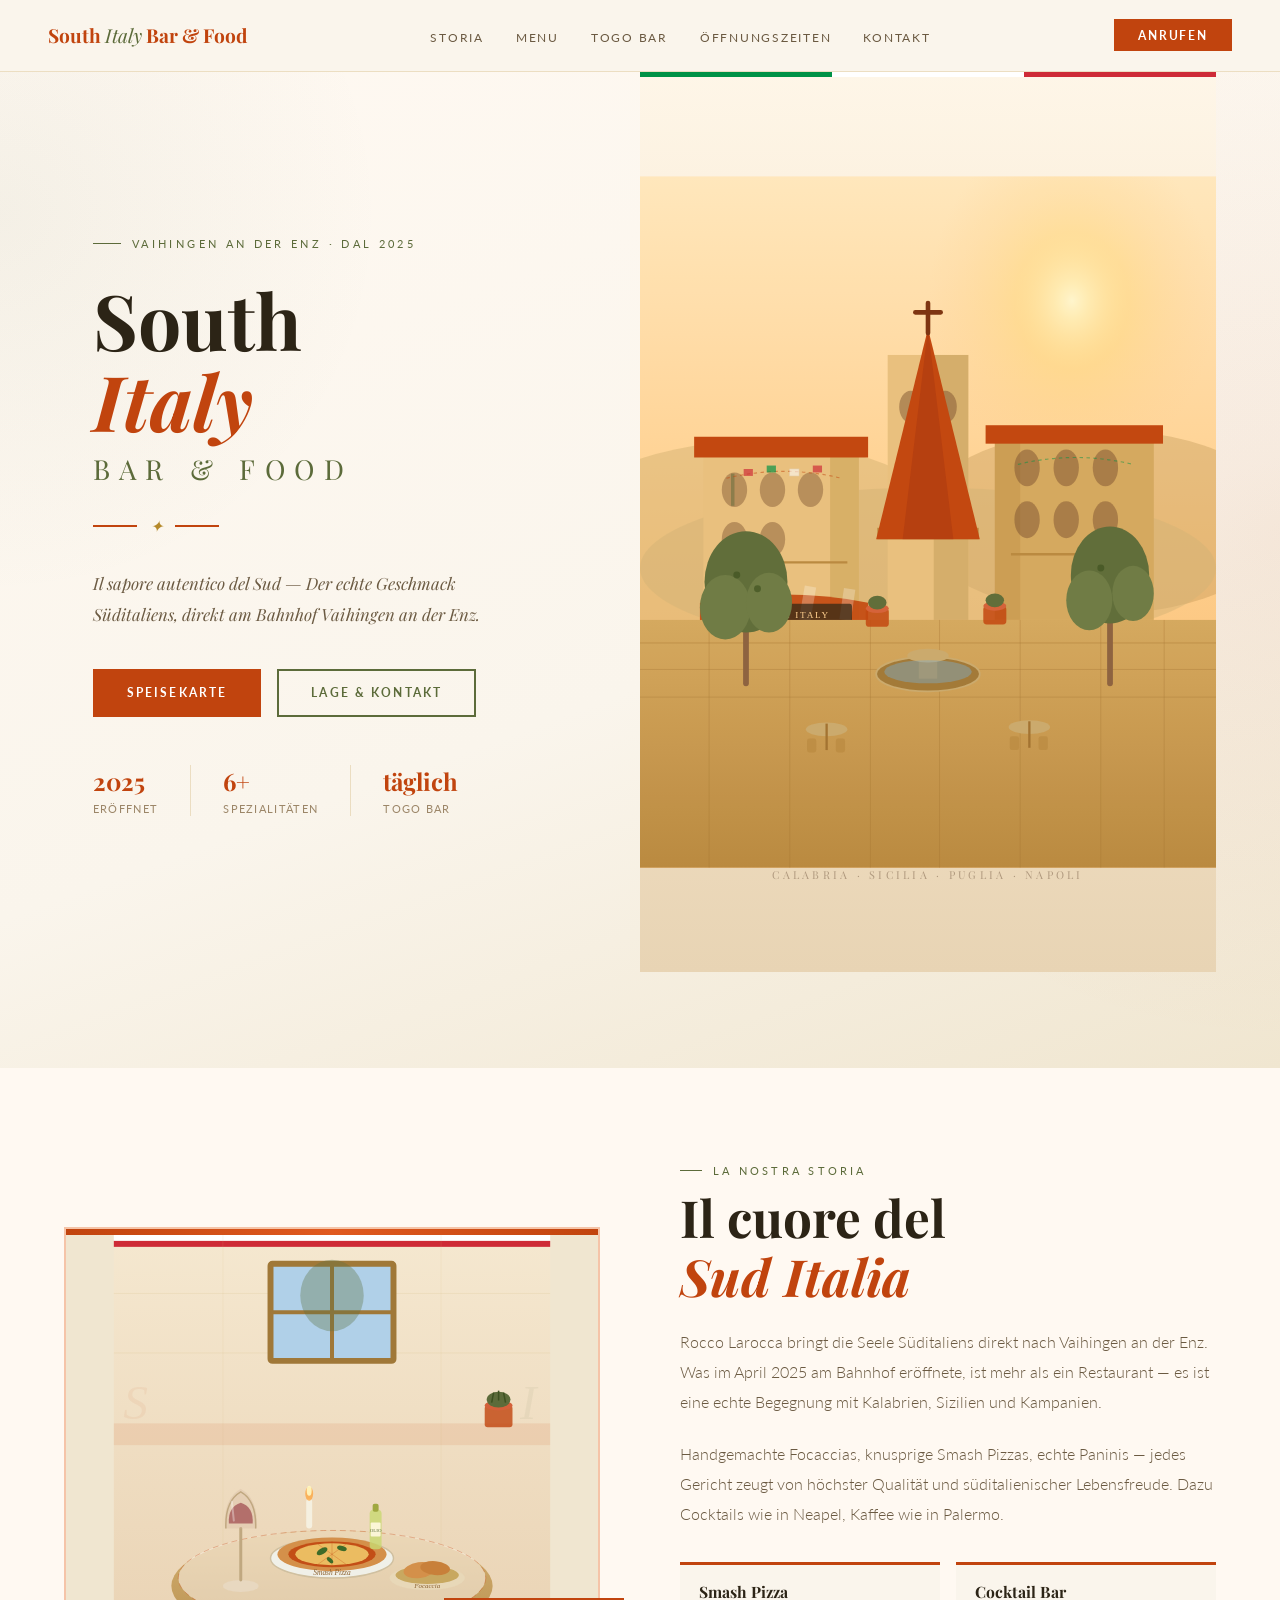
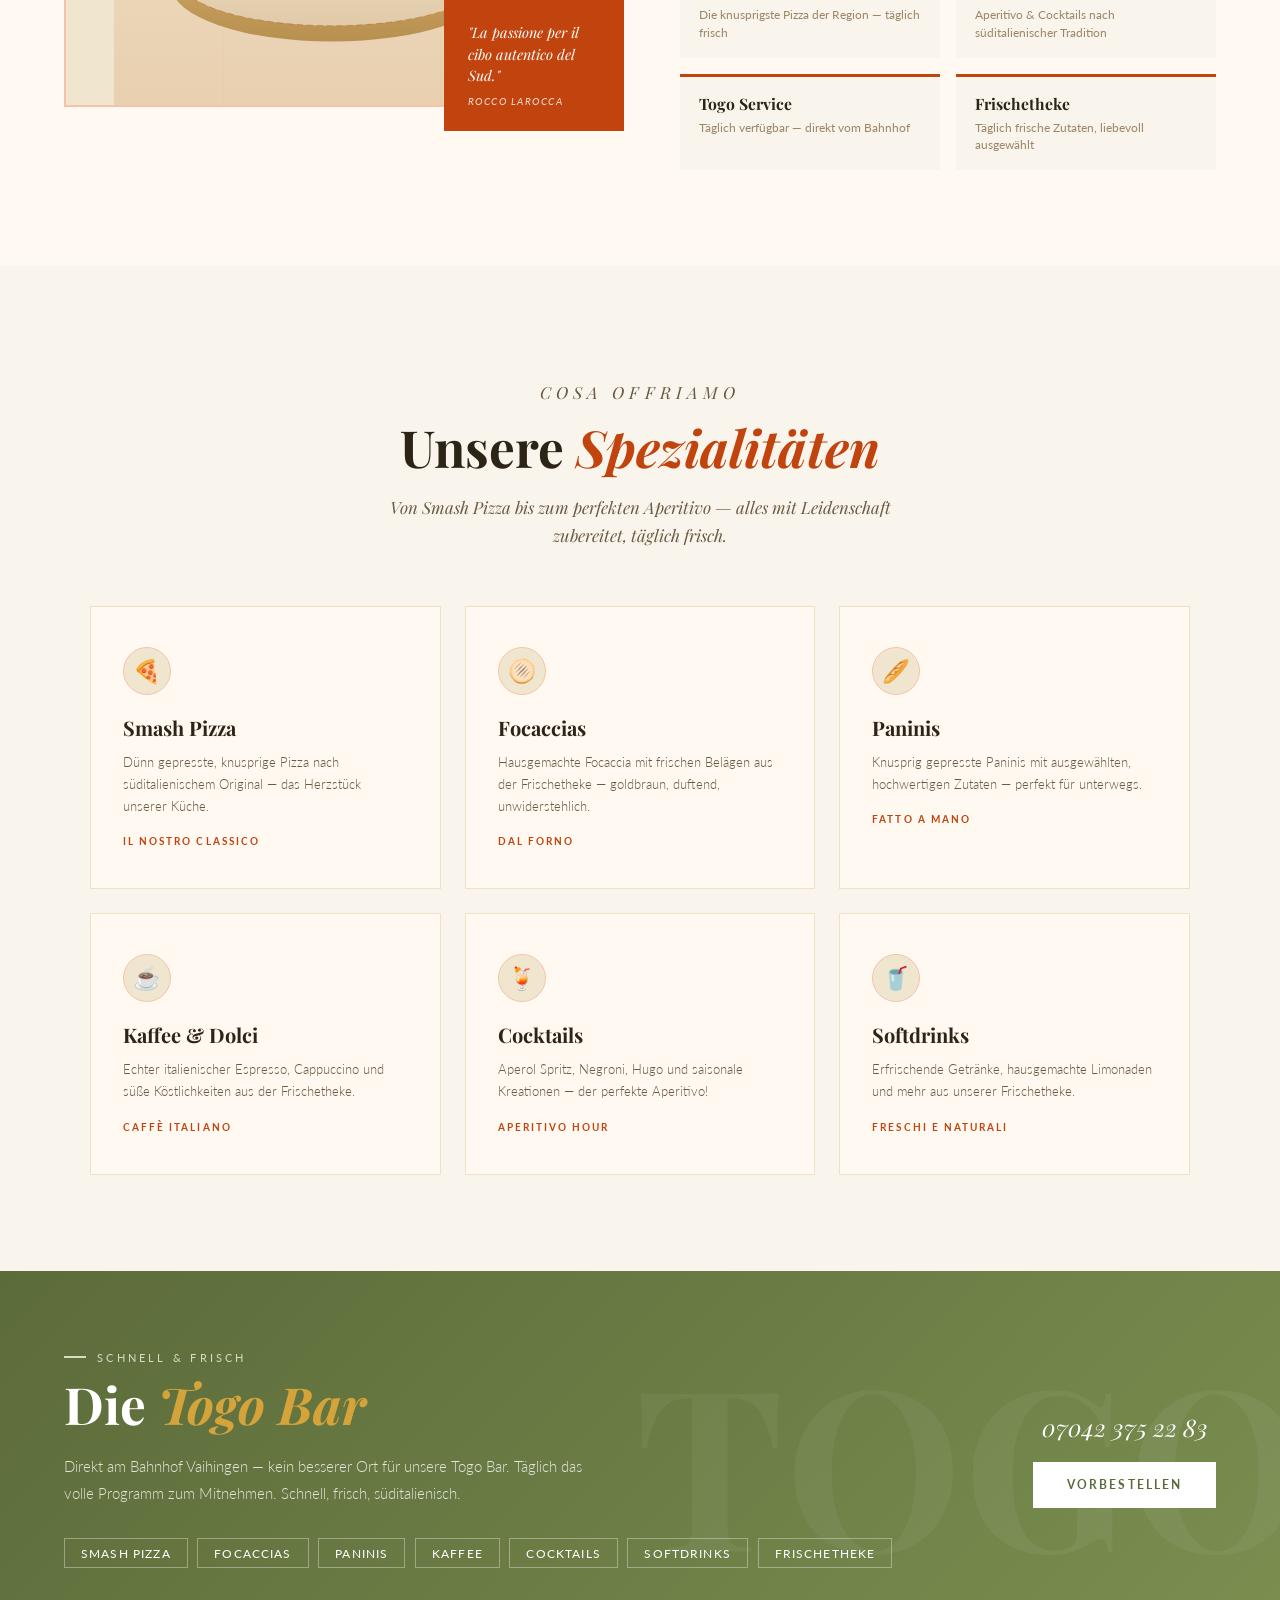
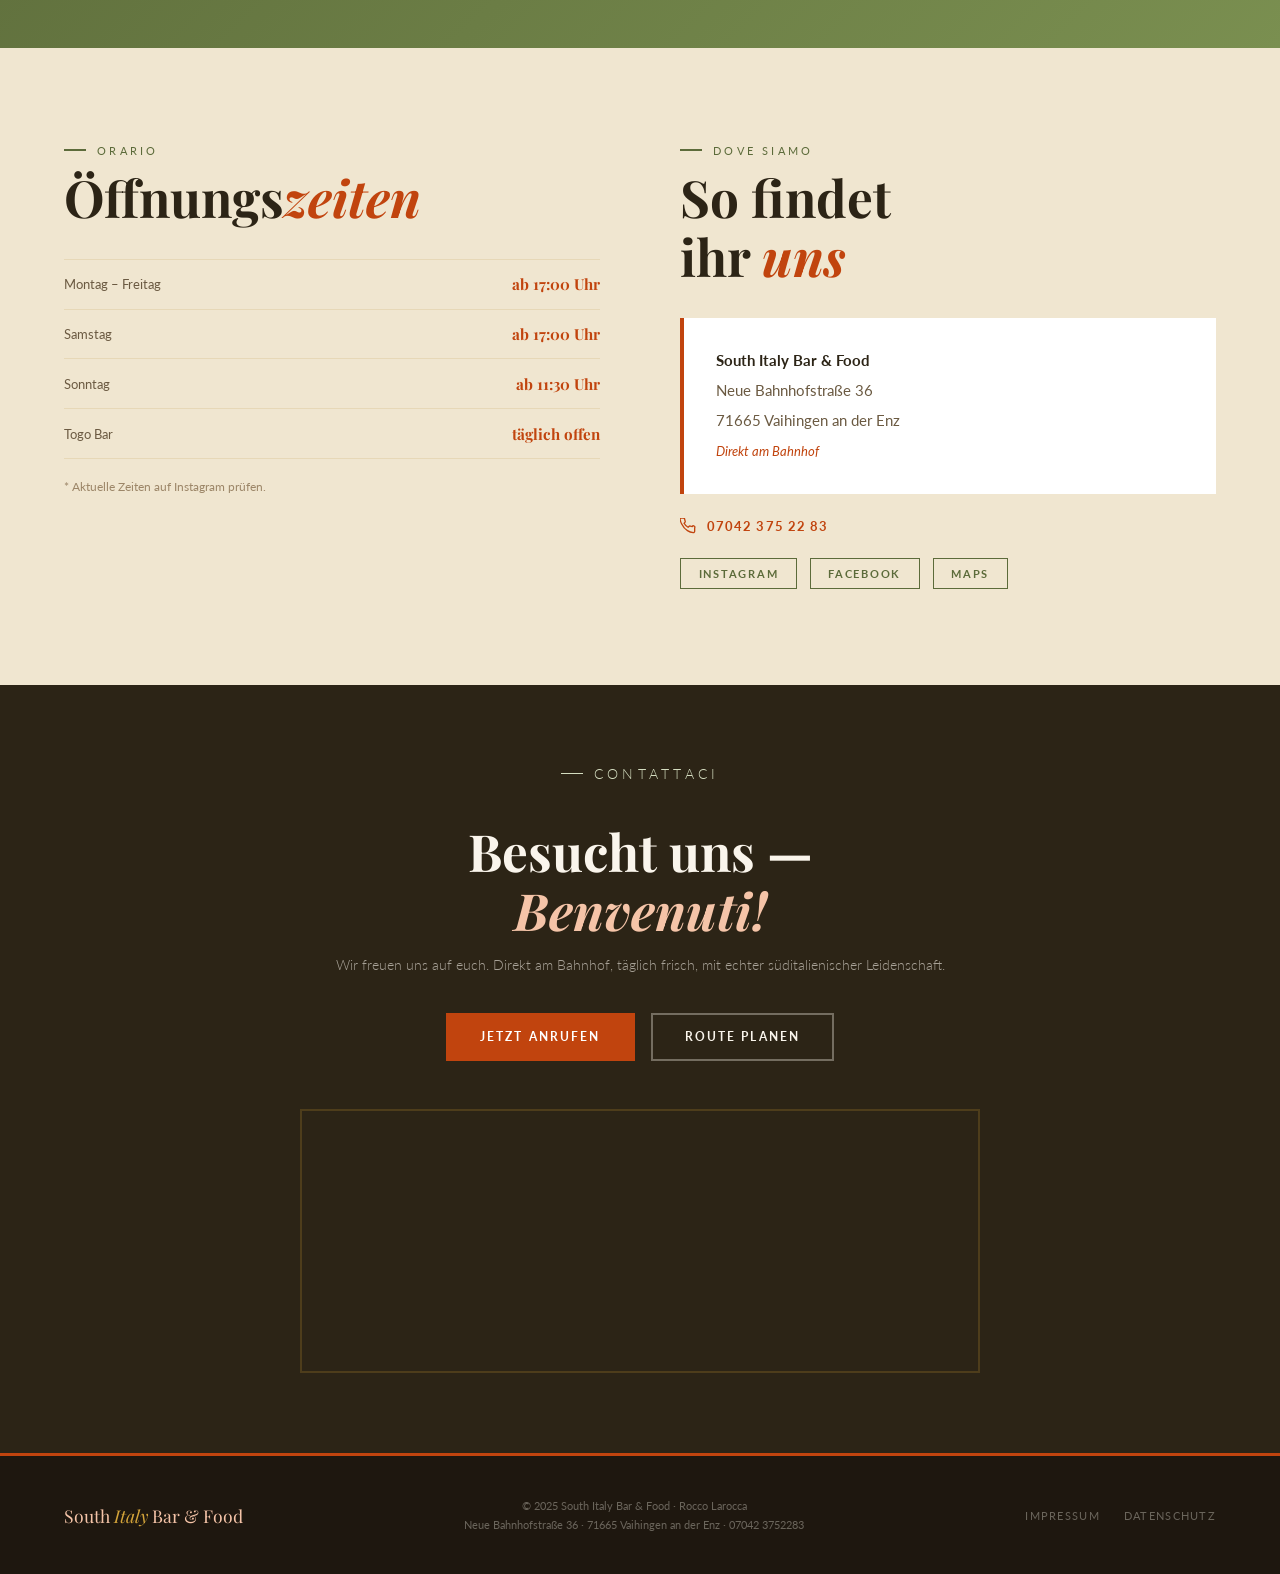
==== commit 63813e01: "Redesign: warm Italian colors" ====
--- a/index.html
+++ b/index.html
@@ -6,704 +6,195 @@
   <title>South Italy Bar & Food – Vaihingen an der Enz</title>
   <meta name="description" content="South Italy Bar & Food in Vaihingen an der Enz. Smash Pizza, Focaccias, Paninis, Cocktails & Kaffee. Authentisches Süditalien direkt am Bahnhof." />
   <meta property="og:title" content="South Italy Bar & Food" />
-  <meta property="og:description" content="Authentisches Süditalien in Vaihingen an der Enz – Smash Pizza, Focaccias, Cocktails & mehr." />
+  <meta property="og:description" content="Authentisches Süditalien in Vaihingen an der Enz." />
   <meta property="og:type" content="restaurant" />
-  <meta property="og:locale" content="de_DE" />
   <link rel="preconnect" href="https://fonts.googleapis.com" />
   <link rel="preconnect" href="https://fonts.gstatic.com" crossorigin />
-  <link href="https://fonts.googleapis.com/css2?family=Cormorant+Garamond:ital,wght@0,300;0,400;0,600;1,300;1,400;1,600&family=Jost:wght@200;300;400;500&display=swap" rel="stylesheet" />
-
-  <script type="application/ld+json">
-  {
-    "@context": "https://schema.org",
-    "@type": "Restaurant",
-    "name": "South Italy Bar & Food",
-    "address": {
-      "@type": "PostalAddress",
-      "streetAddress": "Neue Bahnhofstraße 36",
-      "addressLocality": "Vaihingen an der Enz",
-      "postalCode": "71665",
-      "addressCountry": "DE"
-    },
-    "telephone": "+4970423752283",
-    "servesCuisine": "Italian",
-    "priceRange": "€€",
-    "url": "https://south-italy-bar.pages.dev",
-    "sameAs": ["https://www.instagram.com/south__italy_bar_food"]
-  }
-  </script>
-
+  <link href="https://fonts.googleapis.com/css2?family=Playfair+Display:ital,wght@0,400;0,500;0,700;1,400;1,700&family=Lato:wght@300;400;700&display=swap" rel="stylesheet" />
+  <script type="application/ld+json">{"@context":"https://schema.org","@type":"Restaurant","name":"South Italy Bar & Food","address":{"@type":"PostalAddress","streetAddress":"Neue Bahnhofstraße 36","addressLocality":"Vaihingen an der Enz","postalCode":"71665","addressCountry":"DE"},"telephone":"+4970423752283","servesCuisine":"Italian","priceRange":"€€"}</script>
   <style>
     :root {
-      --cream: #f5f0e8;
-      --warm-white: #faf8f4;
-      --terracotta: #c1440e;
-      --terracotta-dark: #8b2e08;
-      --olive: #5a6b3a;
-      --gold: #c9a96e;
-      --gold-light: #e8d5a3;
-      --charcoal: #1a1a18;
-      --dark-bg: #0e0d0b;
-      --mid-gray: #6b6560;
-      --border: rgba(201,169,110,0.25);
+      --cream:#faf5ec;--warm-white:#fff9f2;--parchment:#f0e6d0;
+      --terracotta:#c1440e;--terra-light:#e05a20;--terra-pale:#f5c4a8;
+      --olive:#5c6b3a;--olive-light:#7a8f50;--olive-pale:#d4ddc0;
+      --gold:#b5892a;--gold-warm:#d4a43a;
+      --charcoal:#2c2416;--brown:#5a3e28;
+      --text:#2c2416;--text-mid:#6b5a42;--text-light:#9c8668;
+      --border:rgba(181,137,42,0.22);
     }
-
-    *, *::before, *::after { box-sizing: border-box; margin: 0; padding: 0; }
-
-    html { scroll-behavior: smooth; }
-
-    body {
-      font-family: 'Jost', sans-serif;
-      background: var(--dark-bg);
-      color: var(--cream);
-      overflow-x: hidden;
+    *,*::before,*::after{box-sizing:border-box;margin:0;padding:0}
+    html{scroll-behavior:smooth}
+    body{font-family:'Lato',sans-serif;background:var(--cream);color:var(--text);overflow-x:hidden}
+
+    /* NAV */
+    nav{position:fixed;top:0;left:0;right:0;z-index:100;display:flex;align-items:center;justify-content:space-between;padding:1.2rem 3rem;background:rgba(250,245,236,0.96);backdrop-filter:blur(8px);border-bottom:1px solid var(--border);transition:box-shadow 0.3s}
+    nav.scrolled{box-shadow:0 2px 24px rgba(44,36,22,0.1)}
+    .nav-logo{font-family:'Playfair Display',serif;font-size:1.2rem;font-weight:700;color:var(--terracotta);text-decoration:none}
+    .nav-logo span{color:var(--olive);font-weight:400;font-style:italic}
+    .nav-links{display:flex;gap:2rem;list-style:none}
+    .nav-links a{font-family:'Lato',sans-serif;font-weight:400;font-size:0.78rem;letter-spacing:0.14em;text-transform:uppercase;color:var(--text-mid);text-decoration:none;transition:color 0.25s}
+    .nav-links a:hover{color:var(--terracotta)}
+    .nav-cta{font-family:'Lato',sans-serif;font-weight:700;font-size:0.72rem;letter-spacing:0.16em;text-transform:uppercase;color:#fff;background:var(--terracotta);padding:0.6rem 1.5rem;text-decoration:none;transition:background 0.25s}
+    .nav-cta:hover{background:var(--terra-light)}
+    .nav-hamburger{display:none;cursor:pointer;flex-direction:column;gap:5px;background:none;border:none;padding:4px}
+    .nav-hamburger span{display:block;width:22px;height:1.5px;background:var(--charcoal)}
+
+    /* HERO */
+    #hero{min-height:100vh;display:grid;grid-template-columns:1fr 1fr;align-items:center;padding-top:4.5rem;overflow:hidden;position:relative}
+    #hero::before{content:'';position:absolute;inset:0;background:radial-gradient(ellipse 70% 80% at 100% 50%,rgba(193,68,14,0.07) 0%,transparent 60%),radial-gradient(ellipse 50% 60% at 0% 20%,rgba(90,107,58,0.06) 0%,transparent 60%),linear-gradient(160deg,var(--warm-white) 0%,var(--cream) 60%,var(--parchment) 100%);z-index:0}
+    .hero-left{padding:5rem 3rem 5rem 5%;position:relative;z-index:1}
+    .hero-eyebrow{display:inline-flex;align-items:center;gap:0.7rem;font-family:'Lato',sans-serif;font-weight:400;font-size:0.7rem;letter-spacing:0.3em;text-transform:uppercase;color:var(--olive);margin-bottom:1.8rem;opacity:0;animation:fadeUp 0.9s ease forwards 0.3s}
+    .hero-eyebrow::before{content:'';display:block;width:28px;height:1px;background:var(--olive)}
+    .hero-title{font-family:'Playfair Display',serif;font-size:clamp(3rem,6vw,6.5rem);font-weight:700;line-height:1.05;color:var(--charcoal);opacity:0;animation:fadeUp 1s ease forwards 0.5s}
+    .hero-title .italy{display:block;color:var(--terracotta);font-style:italic}
+    .hero-title .bar{display:block;font-size:0.36em;font-weight:400;letter-spacing:0.35em;text-transform:uppercase;color:var(--olive);font-style:normal;margin-top:0.5em}
+    .hero-divider{display:flex;align-items:center;gap:0.8rem;margin:2rem 0;opacity:0;animation:fadeUp 1s ease forwards 0.7s}
+    .hero-divider span{width:44px;height:2px;background:var(--terracotta);display:block}
+    .hero-divider em{font-family:'Playfair Display',serif;font-size:1rem;color:var(--gold)}
+    .hero-desc{font-family:'Playfair Display',serif;font-size:1.05rem;font-style:italic;line-height:1.8;color:var(--text-mid);max-width:400px;opacity:0;animation:fadeUp 1s ease forwards 0.9s}
+    .hero-buttons{display:flex;gap:1rem;flex-wrap:wrap;margin-top:2.5rem;opacity:0;animation:fadeUp 1s ease forwards 1.1s}
+    .btn-terra{font-family:'Lato',sans-serif;font-weight:700;font-size:0.74rem;letter-spacing:0.18em;text-transform:uppercase;color:#fff;background:var(--terracotta);padding:0.9rem 2rem;text-decoration:none;border:2px solid var(--terracotta);transition:all 0.28s}
+    .btn-terra:hover{background:transparent;color:var(--terracotta)}
+    .btn-olive{font-family:'Lato',sans-serif;font-weight:700;font-size:0.74rem;letter-spacing:0.18em;text-transform:uppercase;color:var(--olive);background:transparent;padding:0.9rem 2rem;text-decoration:none;border:2px solid var(--olive);transition:all 0.28s}
+    .btn-olive:hover{background:var(--olive);color:#fff}
+    .hero-stats{display:flex;gap:2rem;margin-top:3rem;opacity:0;animation:fadeUp 1s ease forwards 1.3s}
+    .hero-stat strong{display:block;font-family:'Playfair Display',serif;font-size:1.5rem;font-weight:700;color:var(--terracotta)}
+    .hero-stat span{font-family:'Lato',sans-serif;font-size:0.68rem;letter-spacing:0.12em;text-transform:uppercase;color:var(--text-light)}
+    .stat-sep{width:1px;background:var(--border);align-self:stretch}
+
+    .hero-right{position:relative;z-index:1;height:100vh;min-height:600px;overflow:hidden}
+    .flag-stripe{position:absolute;top:0;left:0;right:0;height:5px;background:linear-gradient(to right,#009246 33.3%,#fff 33.3%,#fff 66.6%,#ce2b37 66.6%);z-index:3}
+    .hero-scene{position:absolute;inset:0;background:linear-gradient(180deg,#fef6e8 0%,#f8e8d0 40%,#e8d4b4 100%);display:flex;align-items:center;justify-content:center}
+    .hero-deco-text{position:absolute;bottom:10%;left:50%;transform:translateX(-50%);font-family:'Playfair Display',serif;font-size:0.68rem;letter-spacing:0.3em;text-transform:uppercase;color:var(--brown);opacity:0.4;white-space:nowrap;z-index:2}
+
+    /* SECTION COMMON */
+    section{padding:6rem 5%}
+    .section-tag{font-family:'Lato',sans-serif;font-size:0.67rem;letter-spacing:0.3em;text-transform:uppercase;color:var(--olive);margin-bottom:0.7rem;display:flex;align-items:center;gap:0.7rem}
+    .section-tag::before{content:'';display:block;width:22px;height:1.5px;background:var(--olive)}
+    .section-title{font-family:'Playfair Display',serif;font-size:clamp(2.1rem,4vw,3.3rem);font-weight:700;line-height:1.15;color:var(--charcoal)}
+    .section-title em{font-style:italic;color:var(--terracotta)}
+
+    /* ABOUT */
+    #about{background:var(--warm-white);display:grid;grid-template-columns:1fr 1fr;gap:5rem;align-items:center}
+    .about-visual{position:relative}
+    .about-img-frame{position:relative;background:var(--parchment);border:2px solid var(--terra-pale);height:480px;overflow:hidden}
+    .about-img-frame::before{content:'';position:absolute;top:0;left:0;right:0;height:6px;background:linear-gradient(to right,var(--terracotta),var(--terra-light),var(--terracotta));z-index:2}
+    .about-img-frame svg{width:100%;height:100%;display:block}
+    .about-pull-quote{position:absolute;bottom:-1.5rem;right:-1.5rem;background:var(--terracotta);color:#fff;padding:1.5rem;max-width:180px}
+    .about-pull-quote p{font-family:'Playfair Display',serif;font-size:0.9rem;font-style:italic;line-height:1.5}
+    .about-pull-quote cite{display:block;margin-top:0.5rem;font-family:'Lato',sans-serif;font-size:0.62rem;letter-spacing:0.15em;text-transform:uppercase;opacity:0.8}
+    .about-body{font-family:'Lato',sans-serif;font-size:0.98rem;font-weight:300;line-height:1.9;color:var(--text-mid);margin:1.4rem 0}
+    .about-highlights{display:grid;grid-template-columns:1fr 1fr;gap:1rem;margin-top:2rem}
+    .highlight{background:var(--cream);border-top:3px solid var(--terracotta);padding:1rem 1.2rem}
+    .highlight h4{font-family:'Playfair Display',serif;font-size:0.98rem;color:var(--charcoal);margin-bottom:0.3rem}
+    .highlight p{font-family:'Lato',sans-serif;font-size:0.74rem;color:var(--text-light);line-height:1.5}
+
+    /* MENU */
+    #menu{background:var(--cream);text-align:center}
+    .menu-intro{max-width:560px;margin:0 auto 3.5rem}
+    .menu-intro .section-tag{justify-content:center}
+    .menu-intro .section-tag::before{display:none}
+    .menu-intro p{font-family:'Playfair Display',serif;font-size:1.05rem;font-style:italic;color:var(--text-mid);margin-top:1rem;line-height:1.7}
+    .menu-grid{display:grid;grid-template-columns:repeat(3,1fr);gap:1.5rem;max-width:1100px;margin:0 auto}
+    .menu-card{background:var(--warm-white);border:1px solid var(--border);padding:2.5rem 2rem;text-align:left;position:relative;transition:transform 0.3s,box-shadow 0.3s;overflow:hidden}
+    .menu-card::after{content:'';position:absolute;bottom:0;left:0;right:0;height:3px;background:linear-gradient(to right,var(--terracotta),var(--terra-light));transform:scaleX(0);transform-origin:left;transition:transform 0.35s ease}
+    .menu-card:hover{transform:translateY(-4px);box-shadow:0 12px 40px rgba(44,36,22,0.1)}
+    .menu-card:hover::after{transform:scaleX(1)}
+    .card-icon{width:48px;height:48px;background:var(--parchment);border-radius:50%;display:flex;align-items:center;justify-content:center;font-size:1.4rem;margin-bottom:1.2rem;border:1px solid var(--terra-pale)}
+    .menu-card h3{font-family:'Playfair Display',serif;font-size:1.25rem;color:var(--charcoal);margin-bottom:0.7rem}
+    .menu-card p{font-family:'Lato',sans-serif;font-size:0.8rem;font-weight:300;color:var(--text-mid);line-height:1.7}
+    .card-label{display:inline-block;margin-top:1.1rem;font-family:'Lato',sans-serif;font-size:0.64rem;letter-spacing:0.2em;text-transform:uppercase;color:var(--terracotta);font-weight:700}
+
+    /* TOGO */
+    #togobar{background:linear-gradient(135deg,var(--olive) 0%,var(--olive-light) 100%);padding:5rem 5%;position:relative;overflow:hidden}
+    #togobar::before{content:'TOGO';position:absolute;right:-2%;top:50%;transform:translateY(-50%);font-family:'Playfair Display',serif;font-size:14rem;font-weight:700;color:rgba(255,255,255,0.05);pointer-events:none}
+    .togo-inner{display:grid;grid-template-columns:1fr auto;gap:3rem;align-items:center}
+    .togo-left .section-tag{color:var(--olive-pale)}
+    .togo-left .section-tag::before{background:var(--olive-pale)}
+    .togo-left .section-title{color:#fff}
+    .togo-left .section-title em{color:var(--gold-warm)}
+    .togo-desc{font-family:'Lato',sans-serif;font-size:0.93rem;font-weight:300;color:rgba(255,255,255,0.8);line-height:1.8;margin:1.2rem 0 2rem;max-width:520px}
+    .togo-pills{display:flex;flex-wrap:wrap;gap:0.6rem}
+    .pill{font-family:'Lato',sans-serif;font-size:0.72rem;letter-spacing:0.1em;text-transform:uppercase;color:#fff;border:1px solid rgba(255,255,255,0.35);padding:0.45rem 1rem;transition:all 0.25s}
+    .pill:hover{background:rgba(255,255,255,0.15);border-color:#fff}
+    .togo-right{text-align:center}
+    .togo-phone{font-family:'Playfair Display',serif;font-size:1.5rem;font-style:italic;color:#fff;text-decoration:none;display:block;margin-bottom:1.2rem;transition:color 0.25s}
+    .togo-phone:hover{color:var(--gold-warm)}
+    .btn-white{font-family:'Lato',sans-serif;font-weight:700;font-size:0.72rem;letter-spacing:0.18em;text-transform:uppercase;color:var(--olive);background:#fff;padding:0.9rem 2rem;text-decoration:none;border:2px solid #fff;display:inline-block;transition:all 0.28s}
+    .btn-white:hover{background:transparent;color:#fff}
+
+    /* HOURS */
+    #hours{background:var(--parchment);display:grid;grid-template-columns:1fr 1fr;gap:5rem}
+    .hours-table{margin-top:2rem}
+    .hours-row{display:flex;justify-content:space-between;align-items:center;padding:0.9rem 0;border-bottom:1px solid rgba(181,137,42,0.15)}
+    .hours-row:first-child{border-top:1px solid rgba(181,137,42,0.15)}
+    .hday{font-family:'Lato',sans-serif;font-size:0.82rem;color:var(--text-mid)}
+    .htime{font-family:'Playfair Display',serif;font-size:0.95rem;font-weight:700;color:var(--terracotta)}
+    .address-card{margin-top:2rem;background:#fff;border-left:4px solid var(--terracotta);padding:1.8rem 2rem}
+    .address-card p{font-family:'Lato',sans-serif;font-size:0.93rem;line-height:2;color:var(--text-mid)}
+    .address-card strong{color:var(--charcoal);font-weight:700}
+    .contact-links{display:flex;flex-direction:column;gap:0.7rem;margin-top:1.5rem}
+    .contact-link{display:inline-flex;align-items:center;gap:0.7rem;font-family:'Lato',sans-serif;font-size:0.82rem;font-weight:700;letter-spacing:0.08em;color:var(--terracotta);text-decoration:none;transition:color 0.25s}
+    .contact-link:hover{color:var(--terra-light)}
+    .contact-link svg{width:16px;height:16px;flex-shrink:0}
+    .social-row{display:flex;gap:0.8rem;margin-top:1.5rem;flex-wrap:wrap}
+    .social-btn{font-family:'Lato',sans-serif;font-weight:700;font-size:0.68rem;letter-spacing:0.16em;text-transform:uppercase;color:var(--olive);border:1.5px solid var(--olive);padding:0.5rem 1.1rem;text-decoration:none;transition:all 0.25s}
+    .social-btn:hover{background:var(--olive);color:#fff}
+
+    /* CONTACT */
+    #contact{background:var(--charcoal);text-align:center;padding:5rem 5%}
+    #contact .section-tag{justify-content:center;color:var(--olive-pale)}
+    #contact .section-tag::before{background:var(--olive-pale)}
+    #contact .section-title{color:var(--cream);margin:0.8rem 0 1rem}
+    #contact .section-title em{color:var(--terra-pale)}
+    #contact>p{font-family:'Lato',sans-serif;font-size:0.88rem;font-weight:300;color:rgba(250,245,236,0.6);margin-bottom:2.5rem}
+    .cta-row{display:flex;gap:1rem;justify-content:center;flex-wrap:wrap}
+    .btn-terra-inv{font-family:'Lato',sans-serif;font-weight:700;font-size:0.74rem;letter-spacing:0.18em;text-transform:uppercase;color:#fff;background:var(--terracotta);padding:0.9rem 2rem;text-decoration:none;border:2px solid var(--terracotta);transition:all 0.28s}
+    .btn-terra-inv:hover{background:transparent;color:var(--terracotta)}
+    .btn-outline-light{font-family:'Lato',sans-serif;font-weight:700;font-size:0.74rem;letter-spacing:0.18em;text-transform:uppercase;color:var(--cream);background:transparent;padding:0.9rem 2rem;text-decoration:none;border:2px solid rgba(250,245,236,0.35);transition:all 0.28s}
+    .btn-outline-light:hover{border-color:var(--cream)}
+    .map-box{max-width:680px;margin:3rem auto 0;border:2px solid rgba(181,137,42,0.25);overflow:hidden}
+    .map-box iframe{display:block;width:100%;height:260px;border:0}
+
+    /* FOOTER */
+    footer{background:#1e170f;padding:2.5rem 5%;display:flex;flex-wrap:wrap;gap:1rem;justify-content:space-between;align-items:center;border-top:3px solid var(--terracotta)}
+    .footer-logo{font-family:'Playfair Display',serif;font-size:1.1rem;color:var(--terra-pale)}
+    .footer-logo em{color:var(--gold-warm);font-style:italic}
+    .footer-info{font-family:'Lato',sans-serif;font-size:0.67rem;color:rgba(250,245,236,0.35);text-align:center;line-height:1.8}
+    .footer-links{display:flex;gap:1.5rem}
+    .footer-links a{font-family:'Lato',sans-serif;font-size:0.67rem;letter-spacing:0.12em;text-transform:uppercase;color:rgba(250,245,236,0.35);text-decoration:none;transition:color 0.25s}
+    .footer-links a:hover{color:var(--terra-pale)}
+
+    /* REVEAL */
+    .reveal{opacity:0;transform:translateY(24px);transition:opacity 0.75s ease,transform 0.75s ease}
+    .reveal.visible{opacity:1;transform:translateY(0)}
+
+    @keyframes fadeUp{from{opacity:0;transform:translateY(22px)}to{opacity:1;transform:translateY(0)}}
+
+    @media(max-width:960px){
+      nav{padding:1rem 1.5rem}
+      .nav-links,.nav-cta{display:none}
+      .nav-hamburger{display:flex}
+      #hero{grid-template-columns:1fr;min-height:auto}
+      .hero-right{height:60vw;min-height:280px}
+      .hero-left{padding:6rem 1.5rem 3rem}
+      #about{grid-template-columns:1fr;gap:2.5rem;padding:4rem 5%}
+      .about-pull-quote{display:none}
+      .about-img-frame{height:300px}
+      .about-highlights{grid-template-columns:1fr}
+      .menu-grid{grid-template-columns:1fr 1fr}
+      .togo-inner{grid-template-columns:1fr}
+      #hours{grid-template-columns:1fr;gap:3rem;padding:4rem 5%}
+      footer{flex-direction:column;align-items:flex-start}
+      .footer-info{text-align:left}
     }
-
-    /* ── NAV ── */
-    nav {
-      position: fixed; top: 0; left: 0; right: 0; z-index: 100;
-      display: flex; align-items: center; justify-content: space-between;
-      padding: 1.4rem 3rem;
-      background: linear-gradient(to bottom, rgba(14,13,11,0.95) 0%, transparent 100%);
-      backdrop-filter: blur(2px);
-      transition: background 0.4s;
-    }
-    nav.scrolled { background: rgba(14,13,11,0.97); }
-
-    .nav-logo {
-      font-family: 'Cormorant Garamond', serif;
-      font-size: 1.3rem;
-      font-weight: 400;
-      letter-spacing: 0.12em;
-      color: var(--gold);
-      text-decoration: none;
-    }
-    .nav-logo span { font-style: italic; }
-
-    .nav-links { display: flex; gap: 2.4rem; list-style: none; }
-    .nav-links a {
-      font-family: 'Jost', sans-serif;
-      font-weight: 300;
-      font-size: 0.75rem;
-      letter-spacing: 0.18em;
-      text-transform: uppercase;
-      color: var(--cream);
-      text-decoration: none;
-      opacity: 0.8;
-      transition: opacity 0.3s, color 0.3s;
-    }
-    .nav-links a:hover { opacity: 1; color: var(--gold); }
-
-    .nav-cta {
-      font-family: 'Jost', sans-serif;
-      font-weight: 400;
-      font-size: 0.72rem;
-      letter-spacing: 0.2em;
-      text-transform: uppercase;
-      color: var(--dark-bg);
-      background: var(--gold);
-      padding: 0.55rem 1.4rem;
-      text-decoration: none;
-      transition: background 0.3s, transform 0.2s;
-    }
-    .nav-cta:hover { background: var(--gold-light); transform: translateY(-1px); }
-
-    /* ── HERO ── */
-    #hero {
-      min-height: 100vh;
-      display: flex; flex-direction: column;
-      align-items: center; justify-content: center;
-      position: relative;
-      overflow: hidden;
-      padding: 0 2rem;
-      text-align: center;
-    }
-
-    .hero-bg {
-      position: absolute; inset: 0;
-      background:
-        radial-gradient(ellipse 80% 60% at 50% 100%, rgba(193,68,14,0.12) 0%, transparent 70%),
-        radial-gradient(ellipse 60% 40% at 20% 20%, rgba(201,169,110,0.08) 0%, transparent 60%),
-        var(--dark-bg);
-    }
-
-    /* Animated grain */
-    .hero-bg::after {
-      content: '';
-      position: absolute; inset: 0;
-      background-image: url("data:image/svg+xml,%3Csvg viewBox='0 0 256 256' xmlns='http://www.w3.org/2000/svg'%3E%3Cfilter id='noise'%3E%3CfeTurbulence type='fractalNoise' baseFrequency='0.9' numOctaves='4' stitchTiles='stitch'/%3E%3C/filter%3E%3Crect width='100%25' height='100%25' filter='url(%23noise)' opacity='0.04'/%3E%3C/svg%3E");
-      opacity: 0.4; pointer-events: none;
-    }
-
-    /* Decorative lines */
-    .deco-line {
-      position: absolute;
-      border: 1px solid var(--border);
-    }
-    .deco-line-1 {
-      left: 8%; top: 15%; width: 1px; height: 30vh;
-      animation: lineGrow 1.8s ease forwards;
-      transform-origin: top;
-    }
-    .deco-line-2 {
-      right: 8%; bottom: 20%; width: 1px; height: 22vh;
-      animation: lineGrow 2s ease forwards 0.3s;
-      transform-origin: bottom;
-    }
-    @keyframes lineGrow { from { transform: scaleY(0); } to { transform: scaleY(1); } }
-
-    .deco-circle {
-      position: absolute;
-      border-radius: 50%;
-      border: 1px solid var(--border);
-    }
-    .deco-circle-1 {
-      width: 340px; height: 340px;
-      right: 5%; top: 50%; transform: translateY(-50%);
-      opacity: 0.3;
-      animation: fadeIn 2s ease forwards 0.5s; opacity: 0;
-    }
-    .deco-circle-2 {
-      width: 200px; height: 200px;
-      left: 10%; top: 20%;
-      opacity: 0;
-      animation: fadeIn 2.2s ease forwards 0.8s;
-    }
-    @keyframes fadeIn { to { opacity: 0.2; } }
-
-    .hero-eyebrow {
-      font-family: 'Jost', sans-serif;
-      font-weight: 300;
-      font-size: 0.72rem;
-      letter-spacing: 0.35em;
-      text-transform: uppercase;
-      color: var(--gold);
-      margin-bottom: 2rem;
-      position: relative;
-      display: flex; align-items: center; gap: 1rem;
-      opacity: 0;
-      animation: slideUp 1s ease forwards 0.4s;
-    }
-    .hero-eyebrow::before, .hero-eyebrow::after {
-      content: '';
-      flex: 1; height: 1px; background: var(--gold); opacity: 0.4;
-      max-width: 60px;
-    }
-
-    .hero-title {
-      font-family: 'Cormorant Garamond', serif;
-      font-size: clamp(3.5rem, 9vw, 8rem);
-      font-weight: 300;
-      line-height: 1.0;
-      color: var(--cream);
-      position: relative;
-      opacity: 0;
-      animation: slideUp 1.1s ease forwards 0.6s;
-    }
-    .hero-title em {
-      font-style: italic;
-      color: var(--gold);
-      display: block;
-    }
-
-    .hero-subtitle {
-      font-family: 'Jost', sans-serif;
-      font-weight: 200;
-      font-size: 1rem;
-      letter-spacing: 0.22em;
-      text-transform: uppercase;
-      color: var(--cream);
-      opacity: 0;
-      margin-top: 1.8rem;
-      animation: slideUp 1.2s ease forwards 0.9s;
-    }
-
-    .hero-desc {
-      font-family: 'Cormorant Garamond', serif;
-      font-size: 1.15rem;
-      font-weight: 300;
-      font-style: italic;
-      color: var(--cream);
-      opacity: 0;
-      margin-top: 1.2rem;
-      max-width: 480px;
-      line-height: 1.7;
-      animation: slideUp 1.2s ease forwards 1.1s;
-    }
-
-    .hero-buttons {
-      display: flex; gap: 1.2rem; flex-wrap: wrap;
-      justify-content: center;
-      margin-top: 3rem;
-      opacity: 0;
-      animation: slideUp 1.2s ease forwards 1.3s;
-    }
-    .btn-primary {
-      font-family: 'Jost', sans-serif;
-      font-weight: 400;
-      font-size: 0.73rem;
-      letter-spacing: 0.22em;
-      text-transform: uppercase;
-      color: var(--dark-bg);
-      background: var(--gold);
-      padding: 0.9rem 2.2rem;
-      text-decoration: none;
-      border: 1px solid var(--gold);
-      transition: all 0.3s;
-    }
-    .btn-primary:hover { background: transparent; color: var(--gold); transform: translateY(-2px); }
-    .btn-outline {
-      font-family: 'Jost', sans-serif;
-      font-weight: 300;
-      font-size: 0.73rem;
-      letter-spacing: 0.22em;
-      text-transform: uppercase;
-      color: var(--cream);
-      background: transparent;
-      padding: 0.9rem 2.2rem;
-      text-decoration: none;
-      border: 1px solid rgba(245,240,232,0.3);
-      transition: all 0.3s;
-    }
-    .btn-outline:hover { border-color: var(--gold); color: var(--gold); transform: translateY(-2px); }
-
-    .hero-scroll {
-      position: absolute; bottom: 2.5rem; left: 50%; transform: translateX(-50%);
-      display: flex; flex-direction: column; align-items: center; gap: 0.6rem;
-      opacity: 0; animation: fadeInOnly 1s ease forwards 2s;
-    }
-    @keyframes fadeInOnly { to { opacity: 0.5; } }
-    .hero-scroll span {
-      font-size: 0.62rem; letter-spacing: 0.25em; text-transform: uppercase;
-      color: var(--gold);
-    }
-    .scroll-line {
-      width: 1px; height: 40px; background: var(--gold);
-      animation: scrollPulse 2s ease-in-out infinite;
-    }
-    @keyframes scrollPulse {
-      0%, 100% { transform: scaleY(0.3); opacity: 0.3; }
-      50% { transform: scaleY(1); opacity: 1; }
-    }
-
-    @keyframes slideUp {
-      from { opacity: 0; transform: translateY(28px); }
-      to { opacity: 1; transform: translateY(0); }
-    }
-
-    /* ── DIVIDER ── */
-    .section-divider {
-      display: flex; align-items: center; justify-content: center;
-      gap: 1.5rem; padding: 0 3rem;
-      margin: 1rem 0;
-    }
-    .divider-line { flex: 1; height: 1px; background: var(--border); max-width: 120px; }
-    .divider-ornament {
-      color: var(--gold); font-size: 1.1rem; opacity: 0.7;
-    }
-
-    /* ── SECTIONS GENERAL ── */
-    section { padding: 7rem 3rem; }
-
-    .section-tag {
-      font-family: 'Jost', sans-serif;
-      font-size: 0.65rem;
-      font-weight: 400;
-      letter-spacing: 0.35em;
-      text-transform: uppercase;
-      color: var(--gold);
-      margin-bottom: 1rem;
-    }
-    .section-title {
-      font-family: 'Cormorant Garamond', serif;
-      font-size: clamp(2.4rem, 5vw, 4rem);
-      font-weight: 300;
-      line-height: 1.15;
-      color: var(--cream);
-    }
-    .section-title em { font-style: italic; color: var(--gold); }
-
-    /* ── ABOUT ── */
-    #about {
-      display: grid;
-      grid-template-columns: 1fr 1fr;
-      gap: 6rem;
-      align-items: center;
-      background: var(--dark-bg);
-      position: relative;
-      overflow: hidden;
-    }
-    #about::before {
-      content: '';
-      position: absolute;
-      left: -100px; top: 0; bottom: 0; width: 40%;
-      background: radial-gradient(ellipse at left center, rgba(193,68,14,0.06) 0%, transparent 70%);
-      pointer-events: none;
-    }
-
-    .about-visual {
-      position: relative;
-      height: 520px;
-    }
-    .about-frame {
-      position: absolute;
-      inset: 0;
-      border: 1px solid var(--border);
-    }
-    .about-frame::before {
-      content: '';
-      position: absolute;
-      inset: 16px;
-      border: 1px solid rgba(201,169,110,0.12);
-    }
-
-    /* SVG Illustration – Southern Italy scene */
-    .about-illustration {
-      position: absolute;
-      inset: 24px;
-      display: flex; align-items: center; justify-content: center;
-    }
-
-    .about-badge {
-      position: absolute;
-      bottom: -1rem; right: -1rem;
-      width: 100px; height: 100px;
-      border-radius: 50%;
-      background: var(--terracotta);
-      display: flex; flex-direction: column;
-      align-items: center; justify-content: center;
-      border: 2px solid var(--gold);
-    }
-    .about-badge span:first-child {
-      font-family: 'Cormorant Garamond', serif;
-      font-size: 1.8rem; font-weight: 300; color: var(--cream);
-      line-height: 1;
-    }
-    .about-badge span:last-child {
-      font-family: 'Jost', sans-serif;
-      font-size: 0.55rem; letter-spacing: 0.15em;
-      text-transform: uppercase; color: var(--gold-light);
-    }
-
-    .about-content { }
-    .about-text {
-      font-family: 'Cormorant Garamond', serif;
-      font-size: 1.2rem;
-      font-weight: 300;
-      line-height: 1.85;
-      color: rgba(245,240,232,0.8);
-      margin: 1.8rem 0;
-    }
-
-    .about-features {
-      display: grid; grid-template-columns: 1fr 1fr; gap: 1.2rem;
-      margin-top: 2.4rem;
-    }
-    .feature-item {
-      border-left: 2px solid var(--gold);
-      padding: 0.6rem 0 0.6rem 1rem;
-    }
-    .feature-item h4 {
-      font-family: 'Cormorant Garamond', serif;
-      font-size: 0.95rem; font-weight: 600;
-      color: var(--gold); margin-bottom: 0.2rem;
-    }
-    .feature-item p {
-      font-family: 'Jost', sans-serif;
-      font-size: 0.72rem; font-weight: 300;
-      letter-spacing: 0.05em;
-      color: rgba(245,240,232,0.6);
-    }
-
-    /* ── MENU HIGHLIGHT ── */
-    #menu {
-      background: #110f0d;
-      text-align: center;
-      position: relative;
-      overflow: hidden;
-    }
-    #menu::before {
-      content: '';
-      position: absolute; inset: 0;
-      background: radial-gradient(ellipse 80% 50% at 50% 100%, rgba(193,68,14,0.1) 0%, transparent 70%);
-      pointer-events: none;
-    }
-
-    .menu-header { margin-bottom: 4rem; }
-    .menu-header .section-title { margin-top: 0.8rem; }
-
-    .menu-grid {
-      display: grid;
-      grid-template-columns: repeat(auto-fit, minmax(280px, 1fr));
-      gap: 1.5px;
-      background: var(--border);
-      border: 1px solid var(--border);
-      max-width: 1100px;
-      margin: 0 auto;
-    }
-    .menu-card {
-      background: #110f0d;
-      padding: 3rem 2rem;
-      text-align: center;
-      transition: background 0.3s;
-      position: relative;
-      overflow: hidden;
-    }
-    .menu-card::before {
-      content: '';
-      position: absolute; bottom: 0; left: 50%;
-      transform: translateX(-50%);
-      width: 0; height: 2px;
-      background: var(--gold);
-      transition: width 0.4s ease;
-    }
-    .menu-card:hover { background: #171410; }
-    .menu-card:hover::before { width: 60%; }
-
-    .menu-card-icon {
-      font-size: 2.4rem; margin-bottom: 1.2rem;
-      display: block;
-    }
-    .menu-card h3 {
-      font-family: 'Cormorant Garamond', serif;
-      font-size: 1.5rem; font-weight: 400;
-      color: var(--cream); margin-bottom: 0.8rem;
-    }
-    .menu-card p {
-      font-family: 'Jost', sans-serif;
-      font-size: 0.78rem; font-weight: 300;
-      letter-spacing: 0.05em;
-      color: rgba(245,240,232,0.55);
-      line-height: 1.7;
-    }
-    .menu-card .price-hint {
-      display: inline-block;
-      margin-top: 1.2rem;
-      font-family: 'Cormorant Garamond', serif;
-      font-style: italic;
-      font-size: 0.9rem;
-      color: var(--gold);
-      opacity: 0.8;
-    }
-
-    /* ── TOGO BAR BANNER ── */
-    #togobar {
-      background: var(--terracotta-dark);
-      padding: 5rem 3rem;
-      text-align: center;
-      position: relative;
-      overflow: hidden;
-    }
-    #togobar::before {
-      content: 'TOGO';
-      position: absolute;
-      left: 50%; top: 50%; transform: translate(-50%, -50%);
-      font-family: 'Cormorant Garamond', serif;
-      font-size: 18rem;
-      font-weight: 600;
-      color: rgba(255,255,255,0.03);
-      letter-spacing: 0.2em;
-      pointer-events: none;
-      white-space: nowrap;
-    }
-
-    .togo-tag {
-      font-family: 'Jost', sans-serif;
-      font-size: 0.65rem; letter-spacing: 0.35em;
-      text-transform: uppercase; color: var(--gold-light);
-      margin-bottom: 0.8rem;
-    }
-    .togo-title {
-      font-family: 'Cormorant Garamond', serif;
-      font-size: clamp(2rem, 5vw, 3.5rem);
-      font-weight: 300; color: var(--cream);
-      margin-bottom: 1.2rem;
-    }
-    .togo-title em { font-style: italic; }
-    .togo-desc {
-      font-family: 'Jost', sans-serif;
-      font-size: 0.9rem; font-weight: 300;
-      letter-spacing: 0.05em;
-      color: rgba(250,248,244,0.75);
-      max-width: 560px; margin: 0 auto 2.5rem;
-      line-height: 1.8;
-    }
-    .togo-items {
-      display: flex; flex-wrap: wrap;
-      gap: 0.8rem; justify-content: center;
-      margin-bottom: 2.5rem;
-    }
-    .togo-pill {
-      font-family: 'Jost', sans-serif;
-      font-size: 0.72rem; font-weight: 400;
-      letter-spacing: 0.1em; text-transform: uppercase;
-      color: var(--cream);
-      border: 1px solid rgba(250,248,244,0.3);
-      padding: 0.5rem 1.2rem;
-      border-radius: 0;
-      background: rgba(255,255,255,0.05);
-      transition: all 0.3s;
-    }
-    .togo-pill:hover { border-color: var(--gold); color: var(--gold); background: rgba(201,169,110,0.1); }
-
-    /* ── OPENING HOURS ── */
-    #hours {
-      background: var(--dark-bg);
-      display: grid;
-      grid-template-columns: 1fr 1fr;
-      gap: 5rem;
-      align-items: start;
-    }
-    .hours-content {}
-    .hours-list { margin-top: 2.5rem; }
-    .hours-row {
-      display: flex; justify-content: space-between; align-items: baseline;
-      padding: 1rem 0;
-      border-bottom: 1px solid var(--border);
-      font-family: 'Jost', sans-serif;
-    }
-    .hours-row:first-child { border-top: 1px solid var(--border); }
-    .hours-day { font-size: 0.8rem; font-weight: 400; letter-spacing: 0.1em; color: rgba(245,240,232,0.7); }
-    .hours-time { font-size: 0.8rem; font-weight: 300; color: var(--gold); }
-
-    .location-content {}
-    .location-address {
-      margin-top: 2rem;
-      border-left: 2px solid var(--gold);
-      padding-left: 1.5rem;
-    }
-    .location-address p {
-      font-family: 'Cormorant Garamond', serif;
-      font-size: 1.1rem; font-weight: 300;
-      color: rgba(245,240,232,0.8);
-      line-height: 1.9;
-    }
-    .location-phone {
-      display: inline-flex; align-items: center; gap: 0.6rem;
-      margin-top: 1.8rem;
-      font-family: 'Jost', sans-serif;
-      font-size: 0.9rem; font-weight: 300;
-      color: var(--gold); text-decoration: none;
-      letter-spacing: 0.08em;
-      transition: opacity 0.3s;
-    }
-    .location-phone:hover { opacity: 0.7; }
-
-    .social-links {
-      display: flex; gap: 1rem; margin-top: 1.8rem; flex-wrap: wrap;
-    }
-    .social-link {
-      font-family: 'Jost', sans-serif;
-      font-size: 0.68rem; font-weight: 400;
-      letter-spacing: 0.18em; text-transform: uppercase;
-      color: var(--cream);
-      border: 1px solid var(--border);
-      padding: 0.55rem 1.2rem;
-      text-decoration: none;
-      transition: all 0.3s;
-    }
-    .social-link:hover { border-color: var(--gold); color: var(--gold); }
-
-    /* ── CONTACT ── */
-    #contact {
-      background: #0b0a08;
-      text-align: center;
-      padding: 6rem 3rem;
-    }
-    #contact .section-title { margin: 0.8rem 0 1.5rem; }
-    #contact p {
-      font-family: 'Jost', sans-serif;
-      font-size: 0.88rem; font-weight: 300;
-      color: rgba(245,240,232,0.6);
-      margin-bottom: 2.5rem;
-    }
-
-    /* ── MAP EMBED ── */
-    .map-wrapper {
-      max-width: 700px; margin: 3rem auto 0;
-      border: 1px solid var(--border);
-      overflow: hidden;
-      opacity: 0.85;
-    }
-    .map-wrapper iframe { display: block; width: 100%; height: 260px; border: 0; }
-
-    /* ── FOOTER ── */
-    footer {
-      background: var(--dark-bg);
-      padding: 3rem;
-      border-top: 1px solid var(--border);
-      display: flex; flex-wrap: wrap;
-      gap: 1.5rem;
-      justify-content: space-between;
-      align-items: center;
-    }
-    .footer-brand {
-      font-family: 'Cormorant Garamond', serif;
-      font-size: 1.1rem; font-weight: 400;
-      color: var(--gold); letter-spacing: 0.1em;
-    }
-    .footer-brand em { font-style: italic; }
-    .footer-meta {
-      font-family: 'Jost', sans-serif;
-      font-size: 0.65rem; font-weight: 300;
-      letter-spacing: 0.1em;
-      color: rgba(245,240,232,0.35);
-      text-align: center;
-    }
-    .footer-links { display: flex; gap: 1.5rem; }
-    .footer-links a {
-      font-family: 'Jost', sans-serif;
-      font-size: 0.65rem; font-weight: 300;
-      letter-spacing: 0.12em; text-transform: uppercase;
-      color: rgba(245,240,232,0.4);
-      text-decoration: none;
-      transition: color 0.3s;
-    }
-    .footer-links a:hover { color: var(--gold); }
-
-    /* ── HAMBURGER ── */
-    .nav-hamburger {
-      display: none; cursor: pointer;
-      flex-direction: column; gap: 5px;
-      background: none; border: none; padding: 0;
-    }
-    .nav-hamburger span {
-      display: block; width: 24px; height: 1px;
-      background: var(--cream); transition: all 0.3s;
-    }
-
-    /* ── SCROLL REVEAL ── */
-    .reveal {
-      opacity: 0; transform: translateY(30px);
-      transition: opacity 0.8s ease, transform 0.8s ease;
-    }
-    .reveal.visible { opacity: 1; transform: translateY(0); }
-
-    /* ── RESPONSIVE ── */
-    @media (max-width: 900px) {
-      nav { padding: 1.2rem 1.8rem; }
-      .nav-links, .nav-cta { display: none; }
-      .nav-hamburger { display: flex; }
-
-      #about { grid-template-columns: 1fr; gap: 3rem; padding: 5rem 1.8rem; }
-      .about-visual { height: 320px; }
-      .about-badge { width: 80px; height: 80px; }
-      .about-badge span:first-child { font-size: 1.4rem; }
-      .about-features { grid-template-columns: 1fr; }
-
-      section { padding: 5rem 1.8rem; }
-
-      #hours { grid-template-columns: 1fr; gap: 3rem; }
-      footer { flex-direction: column; align-items: flex-start; }
-      .footer-meta { text-align: left; }
-    }
+    @media(max-width:580px){.menu-grid{grid-template-columns:1fr}}
   </style>
 </head>
 <body>
 
-<!-- ── NAV ── -->
 <nav id="navbar">
-  <a href="#hero" class="nav-logo">South <em>Italy</em></a>
+  <a href="#hero" class="nav-logo">South <span>Italy</span> Bar & Food</a>
   <ul class="nav-links">
     <li><a href="#about">Storia</a></li>
     <li><a href="#menu">Menu</a></li>
@@ -711,372 +202,355 @@
     <li><a href="#hours">Öffnungszeiten</a></li>
     <li><a href="#contact">Kontakt</a></li>
   </ul>
-  <a href="tel:+4970423752283" class="nav-cta">Reservieren</a>
-  <button class="nav-hamburger" aria-label="Menu" onclick="document.querySelector('.nav-links').style.display = document.querySelector('.nav-links').style.display === 'flex' ? 'none' : 'flex'">
-    <span></span><span></span><span></span>
-  </button>
+  <a href="tel:+4970423752283" class="nav-cta">Anrufen</a>
+  <button class="nav-hamburger" aria-label="Menu"><span></span><span></span><span></span></button>
 </nav>
 
-<!-- ── HERO ── -->
+<!-- HERO -->
 <section id="hero">
-  <div class="hero-bg"></div>
-  <div class="deco-line deco-line-1"></div>
-  <div class="deco-line deco-line-2"></div>
-  <div class="deco-circle deco-circle-1"></div>
-  <div class="deco-circle deco-circle-2"></div>
-
-  <p class="hero-eyebrow">Vaihingen an der Enz &nbsp;·&nbsp; Dal 2025</p>
-  <h1 class="hero-title">South<br><em>Italy</em></h1>
-  <p class="hero-subtitle">Bar &amp; Food</p>
-  <p class="hero-desc">Il sapore autentico del Sud — Der authentische Geschmack Süditaliens, direkt am Bahnhof.</p>
-  <div class="hero-buttons">
-    <a href="#menu" class="btn-primary">Speisekarte entdecken</a>
-    <a href="#contact" class="btn-outline">Lage &amp; Kontakt</a>
-  </div>
-
-  <div class="hero-scroll">
-    <div class="scroll-line"></div>
-    <span>Scorri</span>
+  <div class="hero-left">
+    <p class="hero-eyebrow">Vaihingen an der Enz · Dal 2025</p>
+    <h1 class="hero-title">
+      South
+      <span class="italy">Italy</span>
+      <span class="bar">Bar &amp; Food</span>
+    </h1>
+    <div class="hero-divider"><span></span><em>✦</em><span></span></div>
+    <p class="hero-desc">Il sapore autentico del Sud — Der echte Geschmack Süditaliens, direkt am Bahnhof Vaihingen an der Enz.</p>
+    <div class="hero-buttons">
+      <a href="#menu" class="btn-terra">Speisekarte</a>
+      <a href="#contact" class="btn-olive">Lage & Kontakt</a>
+    </div>
+    <div class="hero-stats">
+      <div class="hero-stat"><strong>2025</strong><span>Eröffnet</span></div>
+      <div class="stat-sep"></div>
+      <div class="hero-stat"><strong>6+</strong><span>Spezialitäten</span></div>
+      <div class="stat-sep"></div>
+      <div class="hero-stat"><strong>täglich</strong><span>Togo Bar</span></div>
+    </div>
+  </div>
+  <div class="hero-right">
+    <div class="flag-stripe"></div>
+    <div class="hero-scene">
+      <svg viewBox="0 0 500 600" xmlns="http://www.w3.org/2000/svg" style="width:100%;height:100%;display:block;">
+        <defs>
+          <linearGradient id="sunsky" x1="0" y1="0" x2="0" y2="1">
+            <stop offset="0%" stop-color="#ffe8c0"/><stop offset="50%" stop-color="#ffd090"/><stop offset="100%" stop-color="#f5b870"/>
+          </linearGradient>
+          <linearGradient id="gtable" x1="0" y1="0" x2="0" y2="1">
+            <stop offset="0%" stop-color="#d4a860"/><stop offset="100%" stop-color="#b88840"/>
+          </linearGradient>
+          <radialGradient id="gsun" cx="75%" cy="18%" r="25%">
+            <stop offset="0%" stop-color="#fff7d0"/><stop offset="40%" stop-color="#ffd878" stop-opacity="0.4"/><stop offset="100%" stop-color="#ffd090" stop-opacity="0"/>
+          </radialGradient>
+        </defs>
+        <rect width="500" height="600" fill="url(#sunsky)"/>
+        <rect width="500" height="600" fill="url(#gsun)"/>
+        <!-- Hills -->
+        <ellipse cx="100" cy="320" rx="180" ry="90" fill="#c8a86a" opacity="0.4"/>
+        <ellipse cx="400" cy="300" rx="160" ry="80" fill="#b89050" opacity="0.35"/>
+        <ellipse cx="250" cy="340" rx="250" ry="70" fill="#d4b478" opacity="0.5"/>
+        <!-- Church tower -->
+        <rect x="215" y="155" width="70" height="230" fill="#e8c080"/>
+        <rect x="255" y="155" width="30" height="230" fill="#c8a060" opacity="0.6"/>
+        <ellipse cx="235" cy="200" rx="10" ry="14" fill="#7a5030" opacity="0.5"/>
+        <ellipse cx="265" cy="200" rx="10" ry="14" fill="#7a5030" opacity="0.5"/>
+        <ellipse cx="235" cy="245" rx="10" ry="14" fill="#7a5030" opacity="0.5"/>
+        <ellipse cx="265" cy="245" rx="10" ry="14" fill="#7a5030" opacity="0.5"/>
+        <rect x="206" y="305" width="88" height="10" fill="#b88840"/>
+        <polygon points="250,132 295,315 205,315" fill="#c1440e"/>
+        <polygon points="250,132 272,315 228,315" fill="#a03010" opacity="0.4"/>
+        <line x1="250" y1="110" x2="250" y2="136" stroke="#7a3010" stroke-width="4" stroke-linecap="round"/>
+        <line x1="239" y1="118" x2="261" y2="118" stroke="#7a3010" stroke-width="4" stroke-linecap="round"/>
+        <!-- Left building -->
+        <rect x="55" y="240" width="135" height="145" fill="#e8c080"/>
+        <rect x="165" y="240" width="25" height="145" fill="#c8a050" opacity="0.5"/>
+        <rect x="47" y="226" width="151" height="18" fill="#c1440e"/>
+        <ellipse cx="82" cy="272" rx="11" ry="15" fill="#7a5030" opacity="0.45"/>
+        <ellipse cx="115" cy="272" rx="11" ry="15" fill="#7a5030" opacity="0.45"/>
+        <ellipse cx="148" cy="272" rx="11" ry="15" fill="#7a5030" opacity="0.45"/>
+        <ellipse cx="82" cy="315" rx="11" ry="15" fill="#7a5030" opacity="0.45"/>
+        <ellipse cx="115" cy="315" rx="11" ry="15" fill="#7a5030" opacity="0.45"/>
+        <rect x="79" y="258" width="3" height="28" fill="#5c6b3a" opacity="0.5"/>
+        <line x1="65" y1="335" x2="180" y2="335" stroke="#b88840" stroke-width="2"/>
+        <!-- Awning left -->
+        <path d="M52 385 L52 370 Q125 356 198 370 L198 385 Z" fill="#c1440e" opacity="0.9"/>
+        <line x1="78" y1="359" x2="73" y2="385" stroke="rgba(255,255,255,0.25)" stroke-width="10"/>
+        <line x1="112" y1="356" x2="107" y2="385" stroke="rgba(255,255,255,0.25)" stroke-width="10"/>
+        <line x1="148" y1="356" x2="143" y2="385" stroke="rgba(255,255,255,0.25)" stroke-width="10"/>
+        <line x1="182" y1="358" x2="178" y2="385" stroke="rgba(255,255,255,0.25)" stroke-width="10"/>
+        <!-- Sign -->
+        <rect x="78" y="371" width="106" height="16" rx="2" fill="#2c2416" opacity="0.75"/>
+        <text x="131" y="383" text-anchor="middle" font-family="serif" font-size="8" fill="#ffd090" letter-spacing="1.5">SOUTH ITALY</text>
+        <!-- Right building -->
+        <rect x="308" y="228" width="138" height="157" fill="#d4a860"/>
+        <rect x="308" y="228" width="22" height="157" fill="#b88840" opacity="0.35"/>
+        <rect x="300" y="216" width="154" height="16" fill="#c1440e"/>
+        <ellipse cx="336" cy="253" rx="11" ry="16" fill="#7a5030" opacity="0.5"/>
+        <ellipse cx="370" cy="253" rx="11" ry="16" fill="#7a5030" opacity="0.5"/>
+        <ellipse cx="404" cy="253" rx="11" ry="16" fill="#7a5030" opacity="0.5"/>
+        <ellipse cx="336" cy="298" rx="11" ry="16" fill="#7a5030" opacity="0.5"/>
+        <ellipse cx="370" cy="298" rx="11" ry="16" fill="#7a5030" opacity="0.5"/>
+        <ellipse cx="404" cy="298" rx="11" ry="16" fill="#7a5030" opacity="0.5"/>
+        <line x1="322" y1="328" x2="430" y2="328" stroke="#b88840" stroke-width="2"/>
+        <!-- Flags/bunting -->
+        <path d="M75 262 Q125 250 175 262" fill="none" stroke="#c1440e" stroke-width="1" stroke-dasharray="3,3" opacity="0.5"/>
+        <path d="M328 250 Q378 238 428 250" fill="none" stroke="#009246" stroke-width="1" stroke-dasharray="3,3" opacity="0.5"/>
+        <rect x="90" y="254" width="8" height="6" fill="#ce2b37" opacity="0.7"/>
+        <rect x="110" y="251" width="8" height="6" fill="#009246" opacity="0.7"/>
+        <rect x="130" y="254" width="8" height="6" fill="#fff" stroke="#ddd" stroke-width="0.5" opacity="0.6"/>
+        <rect x="150" y="251" width="8" height="6" fill="#ce2b37" opacity="0.7"/>
+        <!-- Ground piazza -->
+        <rect x="0" y="385" width="500" height="215" fill="url(#gtable)"/>
+        <line x1="0" y1="405" x2="500" y2="405" stroke="#a07030" stroke-width="0.7" opacity="0.5"/>
+        <line x1="0" y1="428" x2="500" y2="428" stroke="#a07030" stroke-width="0.7" opacity="0.4"/>
+        <line x1="0" y1="452" x2="500" y2="452" stroke="#a07030" stroke-width="0.7" opacity="0.4"/>
+        <line x1="60" y1="385" x2="60" y2="600" stroke="#a07030" stroke-width="0.7" opacity="0.4"/>
+        <line x1="130" y1="385" x2="130" y2="600" stroke="#a07030" stroke-width="0.7" opacity="0.4"/>
+        <line x1="200" y1="385" x2="200" y2="600" stroke="#a07030" stroke-width="0.7" opacity="0.4"/>
+        <line x1="260" y1="385" x2="260" y2="600" stroke="#a07030" stroke-width="0.7" opacity="0.4"/>
+        <line x1="330" y1="385" x2="330" y2="600" stroke="#a07030" stroke-width="0.7" opacity="0.4"/>
+        <line x1="400" y1="385" x2="400" y2="600" stroke="#a07030" stroke-width="0.7" opacity="0.4"/>
+        <line x1="455" y1="385" x2="455" y2="600" stroke="#a07030" stroke-width="0.7" opacity="0.4"/>
+        <!-- Fountain -->
+        <ellipse cx="250" cy="432" rx="45" ry="15" fill="#a07838" stroke="#c9a96e" stroke-width="1.5"/>
+        <rect x="242" y="416" width="16" height="20" fill="#b88840"/>
+        <ellipse cx="250" cy="416" rx="18" ry="6" fill="#c9a96e"/>
+        <ellipse cx="250" cy="430" rx="38" ry="10" fill="#7aa8c8" opacity="0.45"/>
+        <!-- Olive trees -->
+        <line x1="92" y1="440" x2="92" y2="368" stroke="#8a6040" stroke-width="5" stroke-linecap="round"/>
+        <ellipse cx="92" cy="352" rx="36" ry="44" fill="#5c6b3a"/>
+        <ellipse cx="74" cy="374" rx="22" ry="28" fill="#6b7a45"/>
+        <ellipse cx="112" cy="370" rx="20" ry="26" fill="#6b7a45"/>
+        <circle cx="84" cy="346" r="3" fill="#3a5020" opacity="0.7"/>
+        <circle cx="102" cy="358" r="3" fill="#3a5020" opacity="0.7"/>
+        <line x1="408" y1="440" x2="408" y2="362" stroke="#8a6040" stroke-width="5" stroke-linecap="round"/>
+        <ellipse cx="408" cy="346" rx="34" ry="42" fill="#5c6b3a"/>
+        <ellipse cx="390" cy="368" rx="20" ry="26" fill="#6b7a45"/>
+        <ellipse cx="428" cy="362" rx="18" ry="24" fill="#6b7a45"/>
+        <circle cx="400" cy="340" r="3" fill="#3a5020" opacity="0.7"/>
+        <!-- Cafe tables -->
+        <ellipse cx="162" cy="480" rx="18" ry="6" fill="#c9a96e"/>
+        <line x1="162" y1="475" x2="162" y2="498" stroke="#a07030" stroke-width="2"/>
+        <rect x="145" y="488" width="8" height="12" rx="2" fill="#b88840" opacity="0.7"/>
+        <rect x="170" y="488" width="8" height="12" rx="2" fill="#b88840" opacity="0.7"/>
+        <ellipse cx="338" cy="478" rx="18" ry="6" fill="#c9a96e"/>
+        <line x1="338" y1="473" x2="338" y2="496" stroke="#a07030" stroke-width="2"/>
+        <rect x="321" y="486" width="8" height="12" rx="2" fill="#b88840" opacity="0.7"/>
+        <rect x="346" y="486" width="8" height="12" rx="2" fill="#b88840" opacity="0.7"/>
+        <!-- Terracotta pots -->
+        <rect x="196" y="375" width="20" height="16" rx="3" fill="#c1440e" opacity="0.85"/>
+        <ellipse cx="206" cy="375" rx="10" ry="4" fill="#d4603a"/>
+        <ellipse cx="206" cy="370" rx="8" ry="6" fill="#5c6b3a"/>
+        <rect x="298" y="373" width="20" height="16" rx="3" fill="#c1440e" opacity="0.85"/>
+        <ellipse cx="308" cy="373" rx="10" ry="4" fill="#d4603a"/>
+        <ellipse cx="308" cy="368" rx="8" ry="6" fill="#5c6b3a"/>
+        <!-- Warm overlay -->
+        <rect width="500" height="600" fill="rgba(255,180,80,0.03)"/>
+      </svg>
+    </div>
+    <p class="hero-deco-text">Calabria · Sicilia · Puglia · Napoli</p>
   </div>
 </section>
 
-<!-- ── ABOUT ── -->
+<!-- ABOUT -->
 <section id="about">
   <div class="about-visual reveal">
-    <div class="about-frame"></div>
-    <div class="about-illustration">
-      <!-- SVG: Southern Italy architectural illustration -->
-      <svg viewBox="0 0 400 440" fill="none" xmlns="http://www.w3.org/2000/svg" style="width:100%;height:100%;max-height:440px;">
-        <!-- Sky gradient -->
+    <div class="about-img-frame">
+      <svg viewBox="0 0 440 480" xmlns="http://www.w3.org/2000/svg">
         <defs>
-          <linearGradient id="sky" x1="0" y1="0" x2="0" y2="1">
-            <stop offset="0%" stop-color="#1a1510"/>
-            <stop offset="100%" stop-color="#2a1f14"/>
+          <linearGradient id="warmBg2" x1="0" y1="0" x2="0" y2="1">
+            <stop offset="0%" stop-color="#f5e8d0"/><stop offset="100%" stop-color="#e8d0b0"/>
           </linearGradient>
-          <linearGradient id="terra" x1="0" y1="0" x2="0" y2="1">
-            <stop offset="0%" stop-color="#c1440e"/>
-            <stop offset="100%" stop-color="#8b2e08"/>
-          </linearGradient>
-          <linearGradient id="gold-glow" x1="0" y1="0" x2="1" y2="0">
-            <stop offset="0%" stop-color="#c9a96e" stop-opacity="0"/>
-            <stop offset="50%" stop-color="#c9a96e" stop-opacity="0.6"/>
-            <stop offset="100%" stop-color="#c9a96e" stop-opacity="0"/>
+          <linearGradient id="tableT" x1="0" y1="0" x2="0" y2="1">
+            <stop offset="0%" stop-color="#d4b070"/><stop offset="100%" stop-color="#b89050"/>
           </linearGradient>
         </defs>
-
-        <!-- Background -->
-        <rect width="400" height="440" fill="url(#sky)"/>
-
-        <!-- Stars -->
-        <circle cx="40" cy="30" r="1" fill="#c9a96e" opacity="0.6"/>
-        <circle cx="120" cy="20" r="0.8" fill="#c9a96e" opacity="0.4"/>
-        <circle cx="200" cy="15" r="1.2" fill="#c9a96e" opacity="0.5"/>
-        <circle cx="300" cy="35" r="0.8" fill="#c9a96e" opacity="0.6"/>
-        <circle cx="370" cy="22" r="1" fill="#c9a96e" opacity="0.3"/>
-        <circle cx="80" cy="60" r="0.6" fill="#c9a96e" opacity="0.4"/>
-        <circle cx="340" cy="55" r="0.8" fill="#c9a96e" opacity="0.3"/>
-
-        <!-- Moon / circle motif -->
-        <circle cx="320" cy="60" r="28" fill="none" stroke="#c9a96e" stroke-width="0.5" opacity="0.4"/>
-        <circle cx="320" cy="60" r="22" fill="#1f1812" stroke="#c9a96e" stroke-width="0.5" opacity="0.6"/>
-
-        <!-- Distant hills -->
-        <ellipse cx="200" cy="320" rx="280" ry="80" fill="#160f08"/>
-        <ellipse cx="80" cy="310" rx="140" ry="60" fill="#1c1108"/>
-        <ellipse cx="340" cy="305" rx="120" ry="55" fill="#120e07"/>
-
-        <!-- Church/Tower structure -->
-        <!-- Main tower -->
-        <rect x="170" y="200" width="60" height="160" fill="#2a1f14" stroke="#c9a96e" stroke-width="0.5" opacity="0.8"/>
-        <!-- Tower windows -->
-        <rect x="186" y="220" width="12" height="16" rx="6" fill="#c9a96e" opacity="0.3"/>
-        <rect x="202" y="220" width="12" height="16" rx="6" fill="#c9a96e" opacity="0.3"/>
-        <rect x="186" y="250" width="28" height="20" rx="14" fill="#c1440e" opacity="0.4"/>
-        <!-- Bell tower top -->
-        <rect x="162" y="182" width="76" height="22" fill="#3a2a1a" stroke="#c9a96e" stroke-width="0.5"/>
-        <rect x="158" y="170" width="84" height="16" fill="#4a3520" stroke="#c9a96e" stroke-width="0.5"/>
-        <!-- Spire -->
-        <polygon points="200,140 220,170 180,170" fill="#c1440e" opacity="0.9"/>
-        <line x1="200" y1="130" x2="200" y2="145" stroke="#c9a96e" stroke-width="1"/>
-        <!-- Cross -->
-        <line x1="196" y1="133" x2="204" y2="133" stroke="#c9a96e" stroke-width="1.5"/>
-
-        <!-- Left building -->
-        <rect x="80" y="270" width="80" height="90" fill="#221810" stroke="#c9a96e" stroke-width="0.4" opacity="0.8"/>
-        <!-- Windows left -->
-        <rect x="92" y="285" width="14" height="18" rx="2" fill="#c9a96e" opacity="0.15"/>
-        <rect x="114" y="285" width="14" height="18" rx="2" fill="#c9a96e" opacity="0.15"/>
-        <rect x="136" y="285" width="14" height="18" rx="2" fill="#c1440e" opacity="0.3"/>
-        <rect x="92" y="318" width="14" height="18" rx="2" fill="#c9a96e" opacity="0.15"/>
-        <rect x="114" y="318" width="14" height="18" rx="2" fill="#c9a96e" opacity="0.2"/>
-        <!-- Balcony details left -->
-        <line x1="80" y1="308" x2="160" y2="308" stroke="#c9a96e" stroke-width="0.5" opacity="0.4"/>
-
-        <!-- Right building -->
-        <rect x="240" y="260" width="85" height="100" fill="#1e1510" stroke="#c9a96e" stroke-width="0.4" opacity="0.8"/>
-        <!-- Windows right -->
-        <rect x="250" y="278" width="14" height="18" rx="2" fill="#c1440e" opacity="0.3"/>
-        <rect x="273" y="278" width="14" height="18" rx="2" fill="#c9a96e" opacity="0.15"/>
-        <rect x="296" y="278" width="14" height="18" rx="2" fill="#c9a96e" opacity="0.15"/>
-        <rect x="250" y="312" width="14" height="18" rx="2" fill="#c9a96e" opacity="0.15"/>
-        <rect x="273" y="312" width="14" height="18" rx="2" fill="#c9a96e" opacity="0.2"/>
-        <rect x="296" y="312" width="14" height="18" rx="2" fill="#c9a96e" opacity="0.1"/>
-
-        <!-- Foreground arch / terrace -->
-        <rect x="40" y="355" width="320" height="85" fill="#100c08"/>
-        <!-- Arch opening -->
-        <path d="M140 440 L140 385 Q200 350 260 385 L260 440 Z" fill="#0e0d0b"/>
-        <!-- Arch detail -->
-        <path d="M145 440 L145 388 Q200 356 255 388 L255 440" fill="none" stroke="#c9a96e" stroke-width="0.8" opacity="0.5"/>
-
-        <!-- Cobblestone ground pattern -->
-        <rect x="0" y="420" width="400" height="20" fill="#0a0807"/>
-        <line x1="0" y1="422" x2="400" y2="422" stroke="#c9a96e" stroke-width="0.3" opacity="0.2"/>
-        <line x1="0" y1="430" x2="400" y2="430" stroke="#c9a96e" stroke-width="0.3" opacity="0.2"/>
-        <!-- Cobble lines -->
-        <line x1="30" y1="420" x2="30" y2="440" stroke="#c9a96e" stroke-width="0.3" opacity="0.2"/>
-        <line x1="80" y1="420" x2="80" y2="440" stroke="#c9a96e" stroke-width="0.3" opacity="0.2"/>
-        <line x1="140" y1="420" x2="140" y2="440" stroke="#c9a96e" stroke-width="0.3" opacity="0.2"/>
-        <line x1="200" y1="420" x2="200" y2="440" stroke="#c9a96e" stroke-width="0.3" opacity="0.2"/>
-        <line x1="265" y1="420" x2="265" y2="440" stroke="#c9a96e" stroke-width="0.3" opacity="0.2"/>
-        <line x1="330" y1="420" x2="330" y2="440" stroke="#c9a96e" stroke-width="0.3" opacity="0.2"/>
-
-        <!-- Lantern lights -->
-        <circle cx="120" cy="355" r="6" fill="#c9a96e" opacity="0.6"/>
-        <line x1="120" y1="345" x2="120" y2="355" stroke="#c9a96e" stroke-width="0.8" opacity="0.6"/>
-        <ellipse cx="120" cy="355" rx="12" ry="6" fill="#c9a96e" opacity="0.1"/>
-
-        <circle cx="280" cy="355" r="6" fill="#c9a96e" opacity="0.6"/>
-        <line x1="280" y1="345" x2="280" y2="355" stroke="#c9a96e" stroke-width="0.8" opacity="0.6"/>
-        <ellipse cx="280" cy="355" rx="12" ry="6" fill="#c9a96e" opacity="0.1"/>
-
-        <!-- Gold horizon glow -->
-        <rect x="0" y="298" width="400" height="8" fill="url(#gold-glow)" opacity="0.3"/>
-
-        <!-- Olive tree silhouette left -->
-        <line x1="55" y1="360" x2="55" y2="290" stroke="#3a3020" stroke-width="3"/>
-        <ellipse cx="55" cy="280" rx="22" ry="28" fill="#2a3018" opacity="0.9"/>
-        <ellipse cx="44" cy="295" rx="14" ry="18" fill="#2a3018" opacity="0.7"/>
-        <ellipse cx="68" cy="292" rx="12" ry="16" fill="#2a3018" opacity="0.7"/>
-
-        <!-- Olive tree right -->
-        <line x1="348" y1="360" x2="348" y2="300" stroke="#3a3020" stroke-width="3"/>
-        <ellipse cx="348" cy="288" rx="20" ry="26" fill="#2a3018" opacity="0.9"/>
-        <ellipse cx="336" cy="305" rx="13" ry="16" fill="#2a3018" opacity="0.6"/>
-        <ellipse cx="360" cy="302" rx="13" ry="15" fill="#2a3018" opacity="0.6"/>
-
-        <!-- Text overlay -->
-        <text x="200" y="106" text-anchor="middle" font-family="serif" font-size="11" fill="#c9a96e" opacity="0.5" letter-spacing="6">CALABRIA · SICILIA · PUGLIA</text>
+        <rect width="440" height="480" fill="url(#warmBg2)"/>
+        <!-- Italian flag top -->
+        <rect x="0" y="0" width="440" height="6" fill="#009246"/>
+        <rect x="0" y="6" width="440" height="6" fill="#fff"/>
+        <rect x="0" y="12" width="440" height="6" fill="#ce2b37"/>
+        <!-- Wall lines -->
+        <line x1="0" y1="65" x2="440" y2="65" stroke="#d4b878" stroke-width="0.5" opacity="0.35"/>
+        <line x1="0" y1="125" x2="440" y2="125" stroke="#d4b878" stroke-width="0.5" opacity="0.35"/>
+        <line x1="110" y1="0" x2="110" y2="480" stroke="#d4b878" stroke-width="0.5" opacity="0.25"/>
+        <line x1="330" y1="0" x2="330" y2="480" stroke="#d4b878" stroke-width="0.5" opacity="0.25"/>
+        <!-- Window -->
+        <rect x="158" y="35" width="124" height="98" fill="#b0d0e8" rx="2"/>
+        <rect x="158" y="35" width="124" height="98" fill="none" stroke="#a07838" stroke-width="6" rx="2"/>
+        <line x1="220" y1="35" x2="220" y2="133" stroke="#a07838" stroke-width="4"/>
+        <line x1="158" y1="84" x2="282" y2="84" stroke="#a07838" stroke-width="4"/>
+        <!-- View outside -->
+        <ellipse cx="220" cy="67" rx="32" ry="36" fill="#5c7040" opacity="0.35"/>
+        <!-- Tile band -->
+        <rect x="0" y="196" width="440" height="22" fill="rgba(193,68,14,0.1)"/>
+        <!-- Table -->
+        <ellipse cx="220" cy="360" rx="162" ry="56" fill="url(#tableT)"/>
+        <!-- Tablecloth -->
+        <ellipse cx="220" cy="352" rx="155" ry="48" fill="#fff8f0" opacity="0.55"/>
+        <ellipse cx="220" cy="352" rx="155" ry="48" fill="none" stroke="#c1440e" stroke-width="1" stroke-dasharray="6,4" opacity="0.35"/>
+        <!-- Pizza -->
+        <ellipse cx="220" cy="332" rx="62" ry="20" fill="#f0f0e8" stroke="#d0c0a0" stroke-width="1.5"/>
+        <ellipse cx="220" cy="328" rx="55" ry="17" fill="#d4904a"/>
+        <ellipse cx="220" cy="328" rx="44" ry="13" fill="#c1440e" opacity="0.85"/>
+        <ellipse cx="220" cy="328" rx="37" ry="11" fill="#f5d875" opacity="0.8"/>
+        <line x1="220" y1="315" x2="220" y2="341" stroke="#c1440e" stroke-width="0.8" opacity="0.35"/>
+        <line x1="206" y1="318" x2="234" y2="338" stroke="#c1440e" stroke-width="0.8" opacity="0.35"/>
+        <line x1="234" y1="318" x2="206" y2="338" stroke="#c1440e" stroke-width="0.8" opacity="0.35"/>
+        <ellipse cx="210" cy="325" rx="6" ry="3" fill="#3d6b28" transform="rotate(-30,210,325)"/>
+        <ellipse cx="230" cy="322" rx="5" ry="2.5" fill="#3d6b28" transform="rotate(15,230,322)"/>
+        <ellipse cx="218" cy="334" rx="4" ry="2" fill="#3d6b28" transform="rotate(45,218,334)"/>
+        <text x="220" y="349" text-anchor="middle" font-family="serif" font-size="7.5" fill="#8a6030" font-style="italic">Smash Pizza</text>
+        <!-- Wine glass -->
+        <ellipse cx="128" cy="360" rx="18" ry="6" fill="#e8d8c0"/>
+        <line x1="128" y1="354" x2="128" y2="302" stroke="#c0a880" stroke-width="3" stroke-linecap="round"/>
+        <path d="M112 302 Q110 272 128 262 Q146 272 144 302 Z" fill="#d4b8a0" opacity="0.35"/>
+        <path d="M113 302 Q112 274 128 265 Q144 274 143 302" fill="none" stroke="#c0a880" stroke-width="1.5"/>
+        <path d="M116 297 Q115 280 128 276 Q141 280 140 297 Z" fill="#8b2030" opacity="0.55"/>
+        <line x1="119" y1="275" x2="121" y2="294" stroke="white" stroke-width="2" stroke-linecap="round" opacity="0.35"/>
+        <!-- Bread basket -->
+        <ellipse cx="316" cy="352" rx="38" ry="12" fill="#e8d8b8"/>
+        <ellipse cx="316" cy="349" rx="32" ry="9" fill="#c8a860"/>
+        <ellipse cx="308" cy="344" rx="16" ry="8" fill="#d4904a" transform="rotate(-8,308,344)"/>
+        <ellipse cx="324" cy="342" rx="15" ry="7" fill="#c8803a" transform="rotate(5,324,342)"/>
+        <text x="316" y="362" text-anchor="middle" font-family="serif" font-size="7" fill="#8a6030" font-style="italic">Focaccia</text>
+        <!-- Candle -->
+        <rect x="194" y="272" width="6" height="30" fill="#f5f0e0" rx="3"/>
+        <ellipse cx="197" cy="267" rx="4" ry="7" fill="#ffa030" opacity="0.7"/>
+        <ellipse cx="197" cy="264" rx="2.5" ry="5" fill="#fff8c0" opacity="0.9"/>
+        <!-- Olive oil -->
+        <rect x="258" y="283" width="12" height="40" rx="4" fill="#c8d870" opacity="0.8"/>
+        <rect x="261" y="277" width="6" height="8" rx="2" fill="#a0a840"/>
+        <rect x="259" y="296" width="10" height="14" fill="#fff8e0" opacity="0.9" rx="1"/>
+        <text x="264" y="306" text-anchor="middle" font-family="serif" font-size="5" fill="#5c6b3a">OLIO</text>
+        <!-- Herb pot -->
+        <rect x="374" y="178" width="28" height="22" rx="3" fill="#c1440e" opacity="0.8"/>
+        <ellipse cx="388" cy="178" rx="14" ry="5" fill="#d4603a"/>
+        <ellipse cx="388" cy="172" rx="12" ry="8" fill="#5c6b3a"/>
+        <line x1="383" y1="165" x2="381" y2="175" stroke="#3d5020" stroke-width="1.5"/>
+        <line x1="388" y1="163" x2="388" y2="173" stroke="#3d5020" stroke-width="1.5"/>
+        <line x1="393" y1="165" x2="395" y2="175" stroke="#3d5020" stroke-width="1.5"/>
+        <!-- Background letter watermark -->
+        <text x="22" y="192" text-anchor="middle" font-family="serif" font-size="50" fill="#c1440e" opacity="0.06" font-style="italic">S</text>
+        <text x="418" y="192" text-anchor="middle" font-family="serif" font-size="50" fill="#5c6b3a" opacity="0.06" font-style="italic">I</text>
       </svg>
     </div>
-
-    <div class="about-badge">
-      <span>2025</span>
-      <span>Dal</span>
-    </div>
-  </div>
-
-  <div class="about-content reveal">
+    <div class="about-pull-quote">
+      <p>"La passione per il cibo autentico del Sud."</p>
+      <cite>Rocco Larocca</cite>
+    </div>
+  </div>
+  <div class="reveal">
     <p class="section-tag">La nostra storia</p>
-    <h2 class="section-title">Il sapore autentico<br><em>del Sud</em></h2>
-    <p class="about-text">
-      Rocco Larocca bringt die Seele Süditaliens direkt nach Vaihingen an der Enz. Was im April 2025 am Bahnhof eröffnete, ist mehr als ein Restaurant — es ist eine Einladung, den echten Geschmack Süditaliens zu entdecken.
-    </p>
-    <p class="about-text">
-      Von handgemachten Focaccias bis zu knusprigen Smash Pizzas — jedes Gericht erzählt die Geschichte von Qualität, Leidenschaft und süditalianischer Lebensfreude.
-    </p>
-    <div class="about-features">
-      <div class="feature-item">
-        <h4>Frische Zutaten</h4>
-        <p>Täglich frisch, nach süditalienischer Tradition</p>
-      </div>
-      <div class="feature-item">
-        <h4>Smash Pizza</h4>
-        <p>Die knusprigste Pizza der Region</p>
-      </div>
-      <div class="feature-item">
-        <h4>Cocktail Bar</h4>
-        <p>Aperitivo & Cocktails wie in Neapel</p>
-      </div>
-      <div class="feature-item">
-        <h4>Togo Service</h4>
-        <p>Direkt zum Mitnehmen, täglich verfügbar</p>
-      </div>
+    <h2 class="section-title">Il cuore del<br><em>Sud Italia</em></h2>
+    <p class="about-body">Rocco Larocca bringt die Seele Süditaliens direkt nach Vaihingen an der Enz. Was im April 2025 am Bahnhof eröffnete, ist mehr als ein Restaurant — es ist eine echte Begegnung mit Kalabrien, Sizilien und Kampanien.</p>
+    <p class="about-body">Handgemachte Focaccias, knusprige Smash Pizzas, echte Paninis — jedes Gericht zeugt von höchster Qualität und süditalienischer Lebensfreude. Dazu Cocktails wie in Neapel, Kaffee wie in Palermo.</p>
+    <div class="about-highlights">
+      <div class="highlight"><h4>Smash Pizza</h4><p>Die knusprigste Pizza der Region — täglich frisch</p></div>
+      <div class="highlight"><h4>Cocktail Bar</h4><p>Aperitivo & Cocktails nach süditalienischer Tradition</p></div>
+      <div class="highlight"><h4>Togo Service</h4><p>Täglich verfügbar — direkt vom Bahnhof</p></div>
+      <div class="highlight"><h4>Frischetheke</h4><p>Täglich frische Zutaten, liebevoll ausgewählt</p></div>
     </div>
   </div>
 </section>
 
-<!-- ── MENU ── -->
+<!-- MENU -->
 <section id="menu">
-  <div class="menu-header reveal">
+  <div class="menu-intro reveal">
     <p class="section-tag">Cosa offriamo</p>
     <h2 class="section-title">Unsere <em>Spezialitäten</em></h2>
-  </div>
-  <div class="menu-grid reveal">
-    <div class="menu-card">
-      <span class="menu-card-icon">🍕</span>
-      <h3>Smash Pizza</h3>
-      <p>Dünn und knusprig gepresste Pizza mit dem typischen süditalienischen Biss — das Herzstück unserer Küche.</p>
-      <span class="price-hint">Il nostro classico</span>
-    </div>
-    <div class="menu-card">
-      <span class="menu-card-icon">🫓</span>
-      <h3>Focaccias</h3>
-      <p>Hausgemachte Focaccia mit frischen Belägen aus der Frischetheke — knusprig außen, zart innen.</p>
-      <span class="price-hint">Dal forno</span>
-    </div>
-    <div class="menu-card">
-      <span class="menu-card-icon">🥖</span>
-      <h3>Paninis</h3>
-      <p>Gefüllte Paninis mit ausgewählten Zutaten — der perfekte Genuss für unterwegs.</p>
-      <span class="price-hint">Fatto a mano</span>
-    </div>
-    <div class="menu-card">
-      <span class="menu-card-icon">☕</span>
-      <h3>Kaffee & Dolci</h3>
-      <p>Espresso, Cappuccino und süße Köstlichkeiten aus der Frischetheke — la dolce vita pur.</p>
-      <span class="price-hint">Espresso italiano</span>
-    </div>
-    <div class="menu-card">
-      <span class="menu-card-icon">🍹</span>
-      <h3>Cocktails</h3>
-      <p>Klassischer Aperol Spritz, Negroni und saisonale Cocktailkreationen — der perfekte Aperitivo.</p>
-      <span class="price-hint">Aperitivo hour</span>
-    </div>
-    <div class="menu-card">
-      <span class="menu-card-icon">🥤</span>
-      <h3>Softdrinks</h3>
-      <p>Erfrischende Getränke, hausgemachte Limonaden und mehr aus unserer Frischetheke.</p>
-      <span class="price-hint">Freschi e naturali</span>
-    </div>
+    <p>Von Smash Pizza bis zum perfekten Aperitivo — alles mit Leidenschaft zubereitet, täglich frisch.</p>
+  </div>
+  <div class="menu-grid">
+    <div class="menu-card reveal"><div class="card-icon">🍕</div><h3>Smash Pizza</h3><p>Dünn gepresste, knusprige Pizza nach süditalienischem Original — das Herzstück unserer Küche.</p><span class="card-label">Il nostro classico</span></div>
+    <div class="menu-card reveal"><div class="card-icon">🫓</div><h3>Focaccias</h3><p>Hausgemachte Focaccia mit frischen Belägen aus der Frischetheke — goldbraun, duftend, unwiderstehlich.</p><span class="card-label">Dal forno</span></div>
+    <div class="menu-card reveal"><div class="card-icon">🥖</div><h3>Paninis</h3><p>Knusprig gepresste Paninis mit ausgewählten, hochwertigen Zutaten — perfekt für unterwegs.</p><span class="card-label">Fatto a mano</span></div>
+    <div class="menu-card reveal"><div class="card-icon">☕</div><h3>Kaffee & Dolci</h3><p>Echter italienischer Espresso, Cappuccino und süße Köstlichkeiten aus der Frischetheke.</p><span class="card-label">Caffè italiano</span></div>
+    <div class="menu-card reveal"><div class="card-icon">🍹</div><h3>Cocktails</h3><p>Aperol Spritz, Negroni, Hugo und saisonale Kreationen — der perfekte Aperitivo!</p><span class="card-label">Aperitivo hour</span></div>
+    <div class="menu-card reveal"><div class="card-icon">🥤</div><h3>Softdrinks</h3><p>Erfrischende Getränke, hausgemachte Limonaden und mehr aus unserer Frischetheke.</p><span class="card-label">Freschi e naturali</span></div>
   </div>
 </section>
 
-<!-- ── TOGO BAR ── -->
+<!-- TOGO BAR -->
 <section id="togobar">
-  <p class="togo-tag">Schnell &amp; frisch</p>
-  <h2 class="togo-title">Die <em>Togo Bar</em></h2>
-  <p class="togo-desc">
-    Keine Zeit zum Sitzen? Kein Problem. Unsere Togo Bar serviert täglich während der Öffnungszeiten das volle Programm — direkt zum Mitnehmen. Perfekt für den Weg zur Arbeit oder zurück nach Hause.
-  </p>
-  <div class="togo-items">
-    <span class="togo-pill">Smash Pizza</span>
-    <span class="togo-pill">Focaccias</span>
-    <span class="togo-pill">Paninis</span>
-    <span class="togo-pill">Kaffee & Espresso</span>
-    <span class="togo-pill">Cocktails</span>
-    <span class="togo-pill">Softdrinks</span>
-    <span class="togo-pill">Frischetheke</span>
-  </div>
-  <a href="tel:+4970423752283" class="btn-primary">Jetzt vorbestellen</a>
+  <div class="togo-inner reveal">
+    <div class="togo-left">
+      <p class="section-tag">Schnell &amp; frisch</p>
+      <h2 class="section-title">Die <em>Togo Bar</em></h2>
+      <p class="togo-desc">Direkt am Bahnhof Vaihingen — kein besserer Ort für unsere Togo Bar. Täglich das volle Programm zum Mitnehmen. Schnell, frisch, süditalienisch.</p>
+      <div class="togo-pills">
+        <span class="pill">Smash Pizza</span><span class="pill">Focaccias</span><span class="pill">Paninis</span>
+        <span class="pill">Kaffee</span><span class="pill">Cocktails</span><span class="pill">Softdrinks</span><span class="pill">Frischetheke</span>
+      </div>
+    </div>
+    <div class="togo-right">
+      <a href="tel:+4970423752283" class="togo-phone">07042 375 22 83</a>
+      <a href="tel:+4970423752283" class="btn-white">Vorbestellen</a>
+    </div>
+  </div>
 </section>
 
-<!-- ── HOURS & LOCATION ── -->
+<!-- HOURS & LOCATION -->
 <section id="hours">
-  <div class="hours-content reveal">
+  <div class="reveal">
     <p class="section-tag">Orario</p>
     <h2 class="section-title">Öffnungs<em>zeiten</em></h2>
-    <div class="hours-list">
-      <div class="hours-row">
-        <span class="hours-day">Montag – Freitag</span>
-        <span class="hours-time">ab 17:00 Uhr</span>
-      </div>
-      <div class="hours-row">
-        <span class="hours-day">Samstag</span>
-        <span class="hours-time">ab 17:00 Uhr</span>
-      </div>
-      <div class="hours-row">
-        <span class="hours-day">Sonntag</span>
-        <span class="hours-time">ab 11:30 Uhr</span>
-      </div>
-      <div class="hours-row">
-        <span class="hours-day">Togo Bar</span>
-        <span class="hours-time">täglich während der Öffnungszeiten</span>
-      </div>
-    </div>
-    <p style="margin-top:1.5rem;font-family:'Jost',sans-serif;font-size:0.72rem;color:rgba(245,240,232,0.35);letter-spacing:0.05em;">
-      * Aktuelle Öffnungszeiten können abweichen. Bitte folgt uns auf Instagram für Updates.
-    </p>
-  </div>
-
-  <div class="location-content reveal">
+    <div class="hours-table">
+      <div class="hours-row"><span class="hday">Montag – Freitag</span><span class="htime">ab 17:00 Uhr</span></div>
+      <div class="hours-row"><span class="hday">Samstag</span><span class="htime">ab 17:00 Uhr</span></div>
+      <div class="hours-row"><span class="hday">Sonntag</span><span class="htime">ab 11:30 Uhr</span></div>
+      <div class="hours-row"><span class="hday">Togo Bar</span><span class="htime">täglich offen</span></div>
+    </div>
+    <p style="margin-top:1.2rem;font-family:'Lato';font-size:0.72rem;color:var(--text-light);line-height:1.6;">* Aktuelle Zeiten auf Instagram prüfen.</p>
+  </div>
+  <div class="reveal">
     <p class="section-tag">Dove siamo</p>
     <h2 class="section-title">So findet<br>ihr <em>uns</em></h2>
-    <div class="location-address">
-      <p>
-        Neue Bahnhofstraße 36<br>
-        71665 Vaihingen an der Enz<br>
-        Direkt am Bahnhof
-      </p>
-    </div>
-    <a href="tel:+4970423752283" class="location-phone">
-      <svg width="16" height="16" viewBox="0 0 24 24" fill="none" stroke="currentColor" stroke-width="1.5">
-        <path d="M22 16.92v3a2 2 0 01-2.18 2 19.79 19.79 0 01-8.63-3.07A19.5 19.5 0 013.07 9.81 19.79 19.79 0 01.01 1.18 2 2 0 012 0h3a2 2 0 012 1.72 12.84 12.84 0 00.7 2.81 2 2 0 01-.45 2.11L6.09 7.91a16 16 0 006 6l1.27-1.27a2 2 0 012.11-.45 12.84 12.84 0 002.81.7A2 2 0 0122 14.92z"/>
-      </svg>
-      07042 375 22 83
-    </a>
-    <div class="social-links">
-      <a href="https://www.instagram.com/south__italy_bar_food" target="_blank" class="social-link">Instagram</a>
-      <a href="https://www.facebook.com/p/south-italy-barfood-61572578909148/" target="_blank" class="social-link">Facebook</a>
-      <a href="https://maps.google.com/?q=Neue+Bahnhofstraße+36,+71665+Vaihingen+an+der+Enz" target="_blank" class="social-link">Google Maps</a>
+    <div class="address-card">
+      <p><strong>South Italy Bar & Food</strong><br>Neue Bahnhofstraße 36<br>71665 Vaihingen an der Enz<br><em style="font-size:0.82rem;color:var(--terracotta);">Direkt am Bahnhof</em></p>
+    </div>
+    <div class="contact-links">
+      <a href="tel:+4970423752283" class="contact-link">
+        <svg viewBox="0 0 24 24" fill="none" stroke="currentColor" stroke-width="2"><path d="M22 16.92v3a2 2 0 01-2.18 2 19.79 19.79 0 01-8.63-3.07A19.5 19.5 0 013.07 9.81 19.79 19.79 0 01.01 1.18 2 2 0 012 0h3a2 2 0 012 1.72 12.84 12.84 0 00.7 2.81 2 2 0 01-.45 2.11L6.09 7.91a16 16 0 006 6l1.27-1.27a2 2 0 012.11-.45 12.84 12.84 0 002.81.7A2 2 0 0122 14.92z"/></svg>
+        07042 375 22 83
+      </a>
+    </div>
+    <div class="social-row">
+      <a href="https://www.instagram.com/south__italy_bar_food" target="_blank" class="social-btn">Instagram</a>
+      <a href="https://www.facebook.com/p/south-italy-barfood-61572578909148/" target="_blank" class="social-btn">Facebook</a>
+      <a href="https://maps.google.com/?q=Neue+Bahnhofstraße+36,+71665+Vaihingen" target="_blank" class="social-btn">Maps</a>
     </div>
   </div>
 </section>
 
-<!-- ── CONTACT ── -->
+<!-- CONTACT -->
 <section id="contact">
   <p class="section-tag">Contattaci</p>
-  <h2 class="section-title reveal">Besucht uns –<br><em>Benvenuti!</em></h2>
-  <p>Wir freuen uns auf euch. Direkt am Bahnhof Vaihingen, täglich frisch, täglich mit Leidenschaft.</p>
-  <div style="display:flex;gap:1rem;justify-content:center;flex-wrap:wrap;" class="reveal">
-    <a href="tel:+4970423752283" class="btn-primary">Anrufen</a>
-    <a href="https://maps.google.com/?q=Neue+Bahnhofstraße+36,+71665+Vaihingen+an+der+Enz" target="_blank" class="btn-outline">Route planen</a>
-  </div>
-  <div class="map-wrapper reveal">
-    <iframe
-      src="https://www.google.com/maps/embed?pb=!1m18!1m12!1m3!1d2629.0!2d8.9621!3d48.9300!2m3!1f0!2f0!3f0!3m2!1i1024!2i768!4f13.1!3m3!1m2!1s0x4799f5b1c2a3bdb3%3A0x1!2sNeue%20Bahnhofstra%C3%9Fe%2036%2C%2071665%20Vaihingen%20an%20der%20Enz!5e0!3m2!1sde!2sde!4v1680000000000!5m2!1sde!2sde"
-      allowfullscreen="" loading="lazy" referrerpolicy="no-referrer-when-downgrade">
-    </iframe>
+  <h2 class="section-title reveal">Besucht uns —<br><em>Benvenuti!</em></h2>
+  <p>Wir freuen uns auf euch. Direkt am Bahnhof, täglich frisch, mit echter süditalienischer Leidenschaft.</p>
+  <div class="cta-row reveal">
+    <a href="tel:+4970423752283" class="btn-terra-inv">Jetzt anrufen</a>
+    <a href="https://maps.google.com/?q=Neue+Bahnhofstraße+36,+71665+Vaihingen" target="_blank" class="btn-outline-light">Route planen</a>
+  </div>
+  <div class="map-box reveal">
+    <iframe src="https://www.google.com/maps/embed?pb=!1m18!1m12!1m3!1d2629.0!2d8.9621!3d48.9300!2m3!1f0!2f0!3f0!3m2!1i1024!2i768!4f13.1!3m3!1m2!1s0x4799f5b1c2a3bdb3%3A0x1!2sNeue%20Bahnhofstra%C3%9Fe%2036%2C%2071665%20Vaihingen%20an%20der%20Enz!5e0!3m2!1sde!2sde!4v1680000000000!5m2!1sde!2sde" allowfullscreen="" loading="lazy" referrerpolicy="no-referrer-when-downgrade"></iframe>
   </div>
 </section>
 
-<!-- ── FOOTER ── -->
 <footer>
-  <div class="footer-brand">South <em>Italy</em> Bar &amp; Food</div>
-  <div class="footer-meta">
-    © 2025 South Italy Bar &amp; Food · Rocco Larocca<br>
-    Neue Bahnhofstraße 36 · 71665 Vaihingen an der Enz
-  </div>
-  <div class="footer-links">
-    <a href="#impressum">Impressum</a>
-    <a href="#datenschutz">Datenschutz</a>
-  </div>
+  <div class="footer-logo">South <em>Italy</em> Bar & Food</div>
+  <div class="footer-info">© 2025 South Italy Bar & Food · Rocco Larocca<br>Neue Bahnhofstraße 36 · 71665 Vaihingen an der Enz · 07042 3752283</div>
+  <div class="footer-links"><a href="#">Impressum</a><a href="#">Datenschutz</a></div>
 </footer>
 
-<!-- Impressum Platzhalter -->
-<div id="impressum" style="display:none;">
-  <h3>Impressum</h3>
-  <p>South Italy Bar &amp; Food<br>Inhaber: Rocco Larocca<br>Neue Bahnhofstraße 36<br>71665 Vaihingen an der Enz<br>Tel: 07042 3752283</p>
-</div>
-
 <script>
-  // Nav scroll
-  const navbar = document.getElementById('navbar');
-  window.addEventListener('scroll', () => {
-    navbar.classList.toggle('scrolled', window.scrollY > 60);
-  });
-
-  // Scroll reveal
-  const reveals = document.querySelectorAll('.reveal');
-  const observer = new IntersectionObserver((entries) => {
-    entries.forEach(entry => {
-      if (entry.isIntersecting) {
-        entry.target.classList.add('visible');
-        observer.unobserve(entry.target);
-      }
-    });
-  }, { threshold: 0.12 });
-  reveals.forEach(el => observer.observe(el));
+  const nav = document.getElementById('navbar');
+  window.addEventListener('scroll', () => nav.classList.toggle('scrolled', window.scrollY > 50));
+  const obs = new IntersectionObserver(entries => {
+    entries.forEach(e => { if(e.isIntersecting){e.target.classList.add('visible');obs.unobserve(e.target)} });
+  }, {threshold:0.1});
+  document.querySelectorAll('.reveal').forEach(el => obs.observe(el));
 </script>
 </body>
 </html>
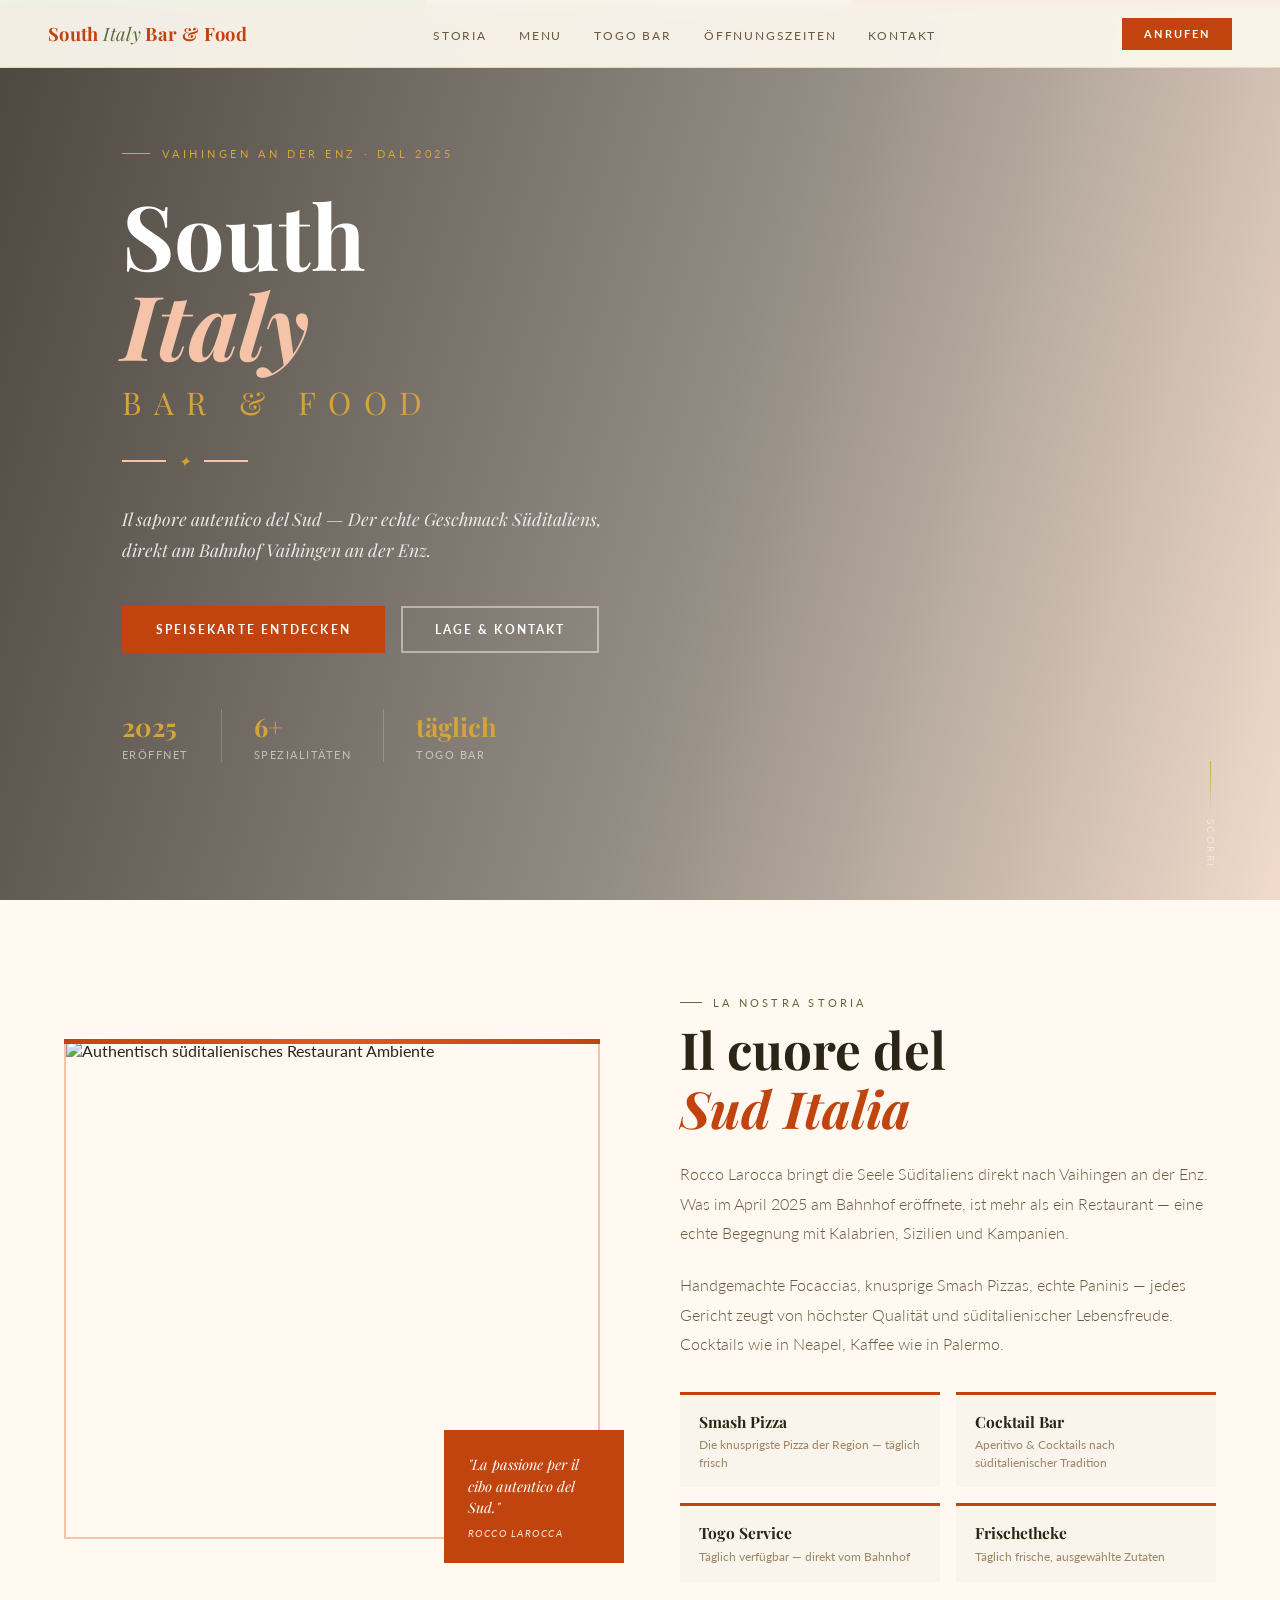
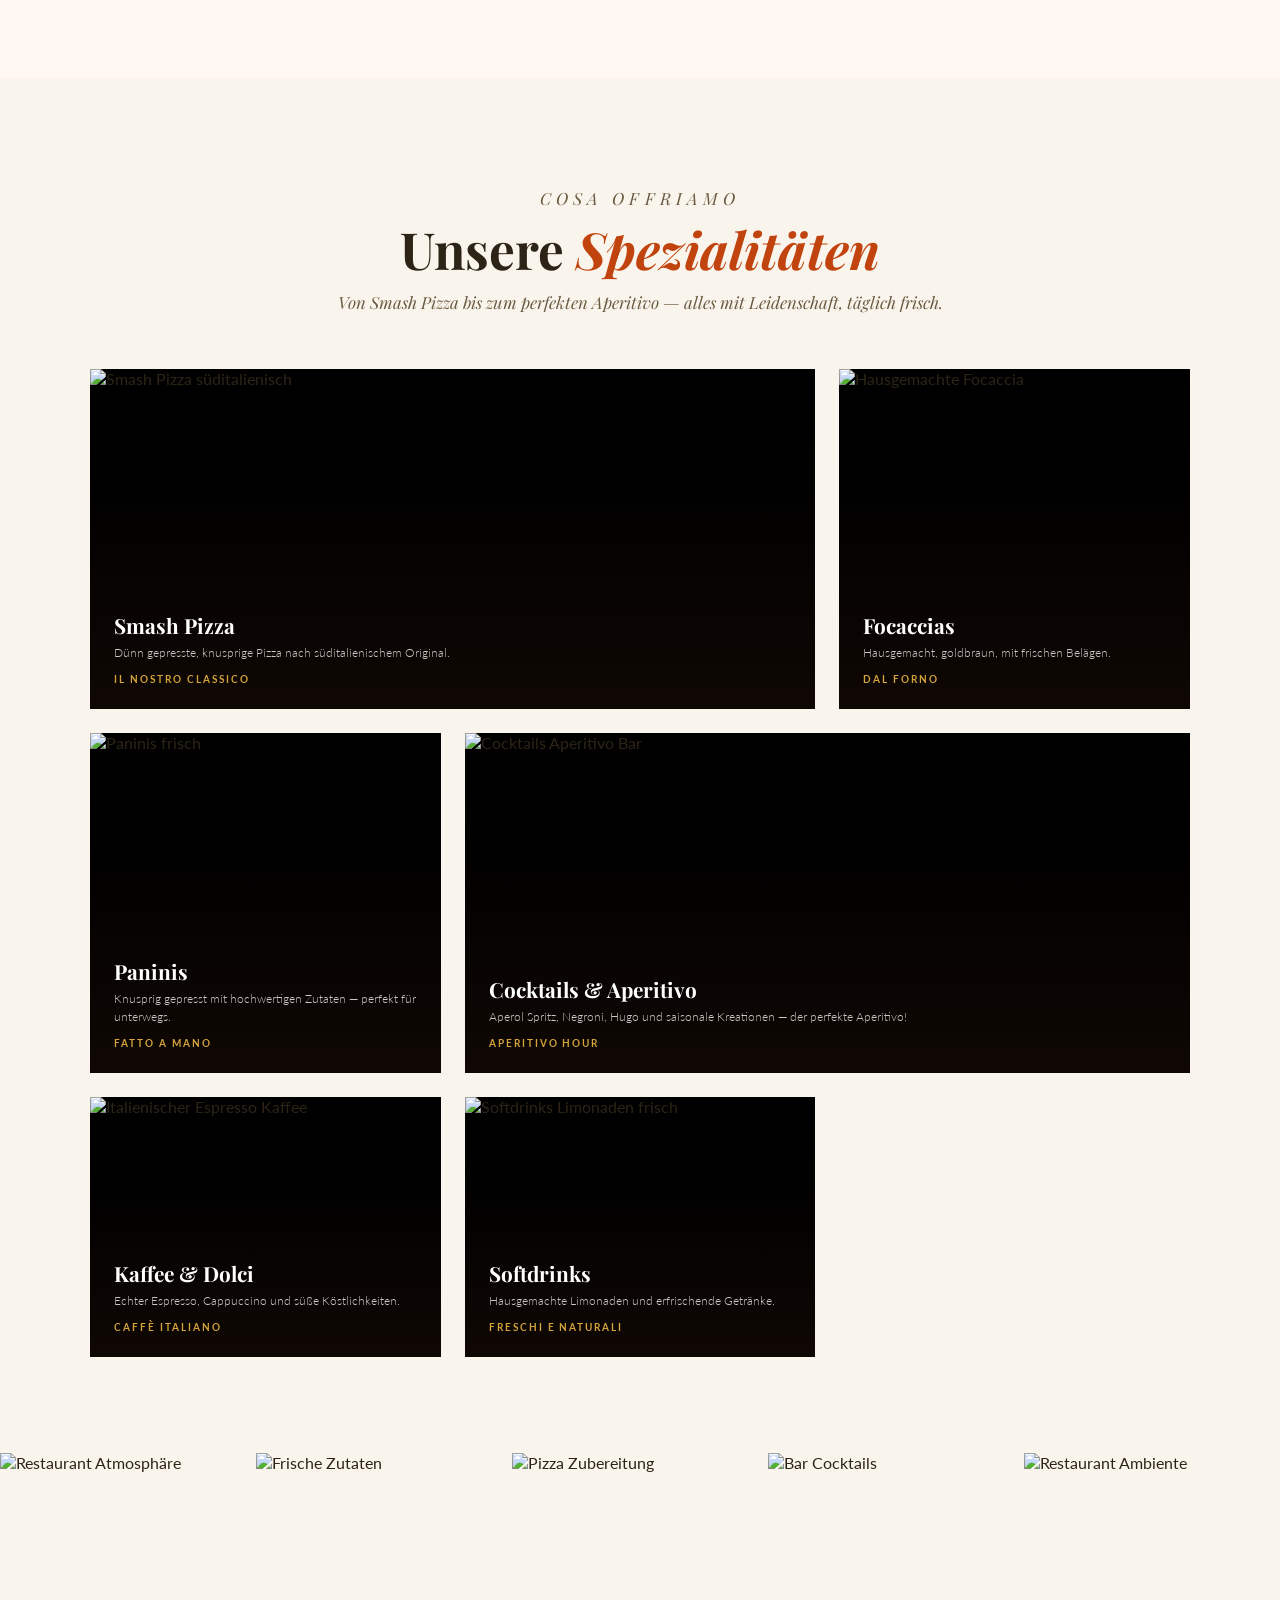
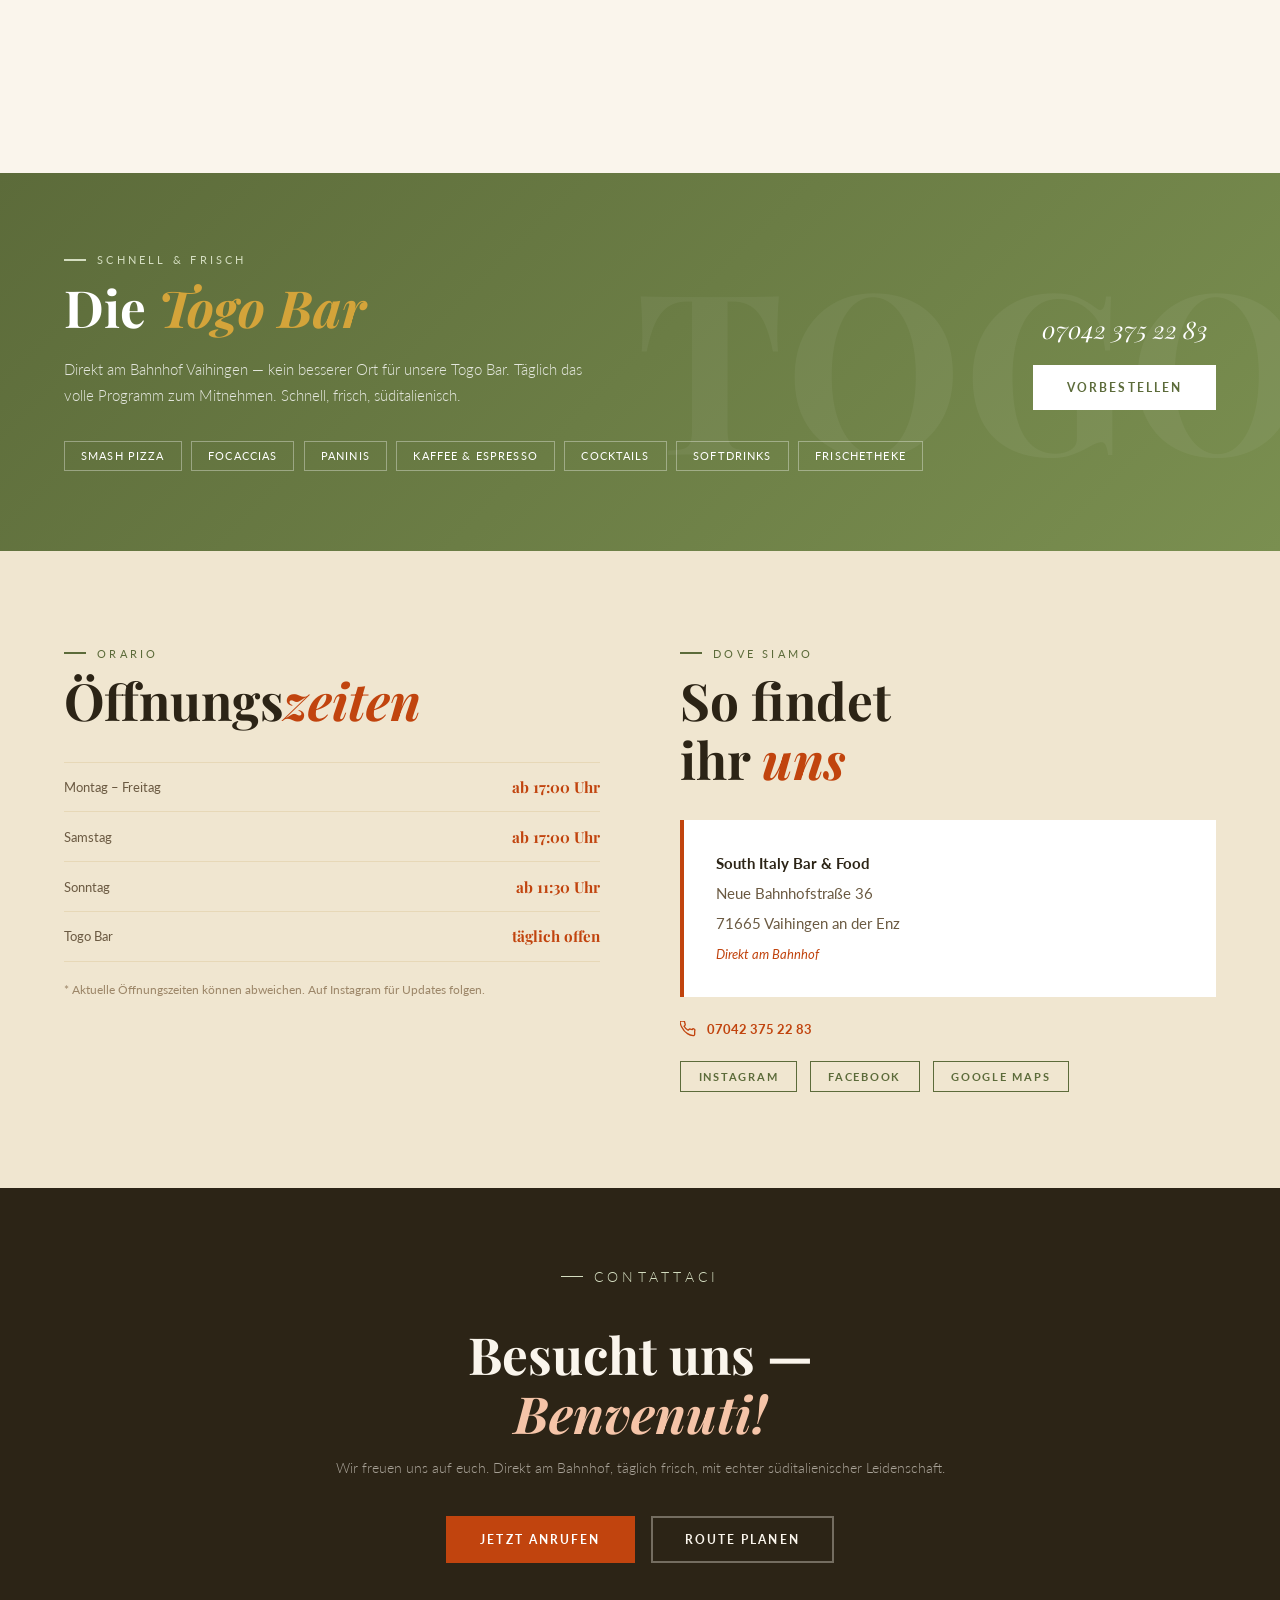
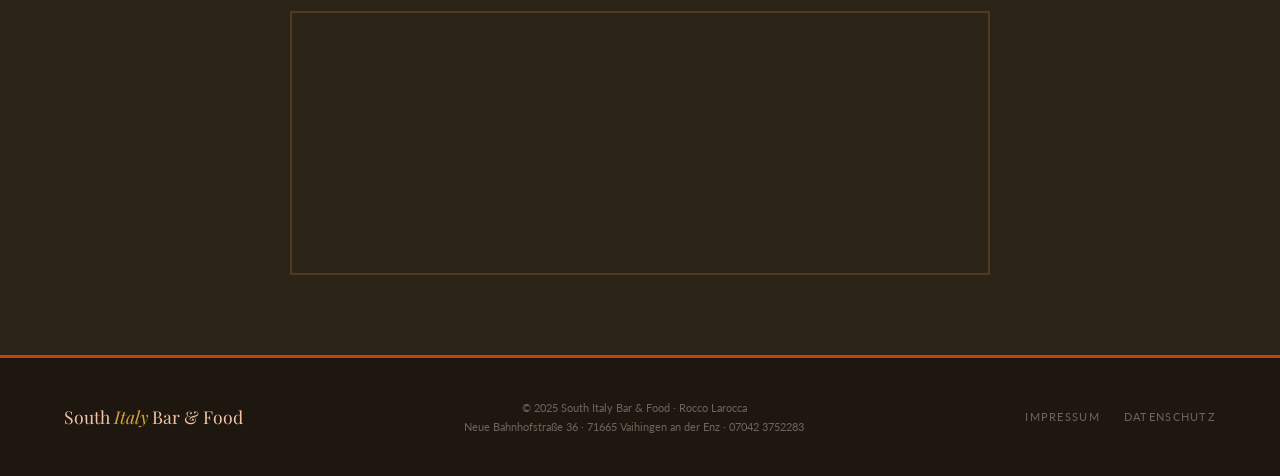
==== commit 2b098a83: "Real photos via Unsplash" ====
--- a/index.html
+++ b/index.html
@@ -1,121 +1,131 @@
 <!DOCTYPE html>
 <html lang="de">
 <head>
-  <meta charset="UTF-8" />
-  <meta name="viewport" content="width=device-width, initial-scale=1.0" />
+  <meta charset="UTF-8"/>
+  <meta name="viewport" content="width=device-width, initial-scale=1.0"/>
   <title>South Italy Bar & Food – Vaihingen an der Enz</title>
-  <meta name="description" content="South Italy Bar & Food in Vaihingen an der Enz. Smash Pizza, Focaccias, Paninis, Cocktails & Kaffee. Authentisches Süditalien direkt am Bahnhof." />
-  <meta property="og:title" content="South Italy Bar & Food" />
-  <meta property="og:description" content="Authentisches Süditalien in Vaihingen an der Enz." />
-  <meta property="og:type" content="restaurant" />
-  <link rel="preconnect" href="https://fonts.googleapis.com" />
-  <link rel="preconnect" href="https://fonts.gstatic.com" crossorigin />
-  <link href="https://fonts.googleapis.com/css2?family=Playfair+Display:ital,wght@0,400;0,500;0,700;1,400;1,700&family=Lato:wght@300;400;700&display=swap" rel="stylesheet" />
+  <meta name="description" content="South Italy Bar & Food in Vaihingen an der Enz. Smash Pizza, Focaccias, Paninis, Cocktails & Kaffee. Authentisches Süditalien direkt am Bahnhof."/>
+  <meta property="og:title" content="South Italy Bar & Food"/>
+  <meta property="og:description" content="Authentisches Süditalien in Vaihingen an der Enz."/>
+  <meta property="og:type" content="restaurant"/>
+  <link rel="preconnect" href="https://fonts.googleapis.com"/>
+  <link rel="preconnect" href="https://fonts.gstatic.com" crossorigin/>
+  <link href="https://fonts.googleapis.com/css2?family=Playfair+Display:ital,wght@0,400;0,700;1,400;1,700&family=Lato:wght@300;400;700&display=swap" rel="stylesheet"/>
   <script type="application/ld+json">{"@context":"https://schema.org","@type":"Restaurant","name":"South Italy Bar & Food","address":{"@type":"PostalAddress","streetAddress":"Neue Bahnhofstraße 36","addressLocality":"Vaihingen an der Enz","postalCode":"71665","addressCountry":"DE"},"telephone":"+4970423752283","servesCuisine":"Italian","priceRange":"€€"}</script>
   <style>
-    :root {
+    :root{
       --cream:#faf5ec;--warm-white:#fff9f2;--parchment:#f0e6d0;
       --terracotta:#c1440e;--terra-light:#e05a20;--terra-pale:#f5c4a8;
       --olive:#5c6b3a;--olive-light:#7a8f50;--olive-pale:#d4ddc0;
       --gold:#b5892a;--gold-warm:#d4a43a;
-      --charcoal:#2c2416;--brown:#5a3e28;
-      --text:#2c2416;--text-mid:#6b5a42;--text-light:#9c8668;
+      --charcoal:#2c2416;--text-mid:#6b5a42;--text-light:#9c8668;
       --border:rgba(181,137,42,0.22);
     }
     *,*::before,*::after{box-sizing:border-box;margin:0;padding:0}
     html{scroll-behavior:smooth}
-    body{font-family:'Lato',sans-serif;background:var(--cream);color:var(--text);overflow-x:hidden}
-
-    /* NAV */
-    nav{position:fixed;top:0;left:0;right:0;z-index:100;display:flex;align-items:center;justify-content:space-between;padding:1.2rem 3rem;background:rgba(250,245,236,0.96);backdrop-filter:blur(8px);border-bottom:1px solid var(--border);transition:box-shadow 0.3s}
-    nav.scrolled{box-shadow:0 2px 24px rgba(44,36,22,0.1)}
-    .nav-logo{font-family:'Playfair Display',serif;font-size:1.2rem;font-weight:700;color:var(--terracotta);text-decoration:none}
+    body{font-family:'Lato',sans-serif;background:var(--cream);color:var(--charcoal);overflow-x:hidden}
+
+    /* ── NAV ── */
+    nav{position:fixed;top:0;left:0;right:0;z-index:100;display:flex;align-items:center;justify-content:space-between;padding:1.1rem 3rem;background:rgba(250,245,236,0.96);backdrop-filter:blur(10px);border-bottom:1px solid var(--border);transition:box-shadow 0.3s}
+    nav.scrolled{box-shadow:0 2px 20px rgba(44,36,22,0.12)}
+    .nav-logo{font-family:'Playfair Display',serif;font-size:1.15rem;font-weight:700;color:var(--terracotta);text-decoration:none;letter-spacing:0.02em}
     .nav-logo span{color:var(--olive);font-weight:400;font-style:italic}
     .nav-links{display:flex;gap:2rem;list-style:none}
-    .nav-links a{font-family:'Lato',sans-serif;font-weight:400;font-size:0.78rem;letter-spacing:0.14em;text-transform:uppercase;color:var(--text-mid);text-decoration:none;transition:color 0.25s}
+    .nav-links a{font-family:'Lato',sans-serif;font-weight:400;font-size:0.76rem;letter-spacing:0.15em;text-transform:uppercase;color:var(--text-mid);text-decoration:none;transition:color 0.25s}
     .nav-links a:hover{color:var(--terracotta)}
-    .nav-cta{font-family:'Lato',sans-serif;font-weight:700;font-size:0.72rem;letter-spacing:0.16em;text-transform:uppercase;color:#fff;background:var(--terracotta);padding:0.6rem 1.5rem;text-decoration:none;transition:background 0.25s}
+    .nav-cta{font-family:'Lato',sans-serif;font-weight:700;font-size:0.7rem;letter-spacing:0.18em;text-transform:uppercase;color:#fff;background:var(--terracotta);padding:0.6rem 1.4rem;text-decoration:none;transition:background 0.25s}
     .nav-cta:hover{background:var(--terra-light)}
     .nav-hamburger{display:none;cursor:pointer;flex-direction:column;gap:5px;background:none;border:none;padding:4px}
     .nav-hamburger span{display:block;width:22px;height:1.5px;background:var(--charcoal)}
 
-    /* HERO */
-    #hero{min-height:100vh;display:grid;grid-template-columns:1fr 1fr;align-items:center;padding-top:4.5rem;overflow:hidden;position:relative}
-    #hero::before{content:'';position:absolute;inset:0;background:radial-gradient(ellipse 70% 80% at 100% 50%,rgba(193,68,14,0.07) 0%,transparent 60%),radial-gradient(ellipse 50% 60% at 0% 20%,rgba(90,107,58,0.06) 0%,transparent 60%),linear-gradient(160deg,var(--warm-white) 0%,var(--cream) 60%,var(--parchment) 100%);z-index:0}
-    .hero-left{padding:5rem 3rem 5rem 5%;position:relative;z-index:1}
-    .hero-eyebrow{display:inline-flex;align-items:center;gap:0.7rem;font-family:'Lato',sans-serif;font-weight:400;font-size:0.7rem;letter-spacing:0.3em;text-transform:uppercase;color:var(--olive);margin-bottom:1.8rem;opacity:0;animation:fadeUp 0.9s ease forwards 0.3s}
-    .hero-eyebrow::before{content:'';display:block;width:28px;height:1px;background:var(--olive)}
-    .hero-title{font-family:'Playfair Display',serif;font-size:clamp(3rem,6vw,6.5rem);font-weight:700;line-height:1.05;color:var(--charcoal);opacity:0;animation:fadeUp 1s ease forwards 0.5s}
-    .hero-title .italy{display:block;color:var(--terracotta);font-style:italic}
-    .hero-title .bar{display:block;font-size:0.36em;font-weight:400;letter-spacing:0.35em;text-transform:uppercase;color:var(--olive);font-style:normal;margin-top:0.5em}
+    /* ── HERO ── */
+    #hero{height:100vh;min-height:600px;position:relative;display:flex;align-items:center;overflow:hidden}
+    .hero-bg{position:absolute;inset:0;background-image:url('https://images.unsplash.com/photo-1555396273-367ea4eb4db5?w=1600&q=80&fit=crop');background-size:cover;background-position:center;transition:transform 0.5s ease}
+    .hero-overlay{position:absolute;inset:0;background:linear-gradient(105deg,rgba(20,12,5,0.75) 0%,rgba(20,12,5,0.45) 55%,rgba(193,68,14,0.15) 100%)}
+    /* Italian flag top stripe */
+    .flag-stripe{position:absolute;top:0;left:0;right:0;height:5px;background:linear-gradient(to right,#009246 33.3%,#fff 33.3%,#fff 66.6%,#ce2b37 66.6%);z-index:3}
+    .hero-content{position:relative;z-index:2;padding:0 5%;max-width:680px}
+    .hero-eyebrow{display:inline-flex;align-items:center;gap:0.8rem;font-family:'Lato',sans-serif;font-weight:400;font-size:0.7rem;letter-spacing:0.32em;text-transform:uppercase;color:var(--gold-warm);margin-bottom:1.8rem;opacity:0;animation:fadeUp 0.9s ease forwards 0.3s}
+    .hero-eyebrow::before{content:'';display:block;width:28px;height:1px;background:var(--gold-warm)}
+    h1.hero-title{font-family:'Playfair Display',serif;font-size:clamp(3.2rem,7vw,7rem);font-weight:700;line-height:1.0;color:#fff;opacity:0;animation:fadeUp 1s ease forwards 0.5s}
+    h1.hero-title .italy{display:block;color:var(--terra-pale);font-style:italic}
+    h1.hero-title .bar-tag{display:block;font-size:0.35em;font-weight:400;letter-spacing:0.4em;text-transform:uppercase;color:var(--gold-warm);font-style:normal;margin-top:0.6em}
     .hero-divider{display:flex;align-items:center;gap:0.8rem;margin:2rem 0;opacity:0;animation:fadeUp 1s ease forwards 0.7s}
-    .hero-divider span{width:44px;height:2px;background:var(--terracotta);display:block}
-    .hero-divider em{font-family:'Playfair Display',serif;font-size:1rem;color:var(--gold)}
-    .hero-desc{font-family:'Playfair Display',serif;font-size:1.05rem;font-style:italic;line-height:1.8;color:var(--text-mid);max-width:400px;opacity:0;animation:fadeUp 1s ease forwards 0.9s}
+    .hero-divider span{width:44px;height:2px;background:var(--terra-pale);display:block}
+    .hero-divider em{font-family:'Playfair Display',serif;font-size:0.95rem;color:var(--gold-warm)}
+    .hero-desc{font-family:'Playfair Display',serif;font-size:1.1rem;font-style:italic;line-height:1.8;color:rgba(255,255,255,0.85);max-width:480px;opacity:0;animation:fadeUp 1s ease forwards 0.9s}
     .hero-buttons{display:flex;gap:1rem;flex-wrap:wrap;margin-top:2.5rem;opacity:0;animation:fadeUp 1s ease forwards 1.1s}
-    .btn-terra{font-family:'Lato',sans-serif;font-weight:700;font-size:0.74rem;letter-spacing:0.18em;text-transform:uppercase;color:#fff;background:var(--terracotta);padding:0.9rem 2rem;text-decoration:none;border:2px solid var(--terracotta);transition:all 0.28s}
-    .btn-terra:hover{background:transparent;color:var(--terracotta)}
-    .btn-olive{font-family:'Lato',sans-serif;font-weight:700;font-size:0.74rem;letter-spacing:0.18em;text-transform:uppercase;color:var(--olive);background:transparent;padding:0.9rem 2rem;text-decoration:none;border:2px solid var(--olive);transition:all 0.28s}
-    .btn-olive:hover{background:var(--olive);color:#fff}
-    .hero-stats{display:flex;gap:2rem;margin-top:3rem;opacity:0;animation:fadeUp 1s ease forwards 1.3s}
-    .hero-stat strong{display:block;font-family:'Playfair Display',serif;font-size:1.5rem;font-weight:700;color:var(--terracotta)}
-    .hero-stat span{font-family:'Lato',sans-serif;font-size:0.68rem;letter-spacing:0.12em;text-transform:uppercase;color:var(--text-light)}
-    .stat-sep{width:1px;background:var(--border);align-self:stretch}
-
-    .hero-right{position:relative;z-index:1;height:100vh;min-height:600px;overflow:hidden}
-    .flag-stripe{position:absolute;top:0;left:0;right:0;height:5px;background:linear-gradient(to right,#009246 33.3%,#fff 33.3%,#fff 66.6%,#ce2b37 66.6%);z-index:3}
-    .hero-scene{position:absolute;inset:0;background:linear-gradient(180deg,#fef6e8 0%,#f8e8d0 40%,#e8d4b4 100%);display:flex;align-items:center;justify-content:center}
-    .hero-deco-text{position:absolute;bottom:10%;left:50%;transform:translateX(-50%);font-family:'Playfair Display',serif;font-size:0.68rem;letter-spacing:0.3em;text-transform:uppercase;color:var(--brown);opacity:0.4;white-space:nowrap;z-index:2}
-
-    /* SECTION COMMON */
+    .btn-terra{font-family:'Lato',sans-serif;font-weight:700;font-size:0.73rem;letter-spacing:0.18em;text-transform:uppercase;color:#fff;background:var(--terracotta);padding:0.9rem 2rem;text-decoration:none;border:2px solid var(--terracotta);transition:all 0.28s}
+    .btn-terra:hover{background:transparent;color:var(--terra-pale)}
+    .btn-ghost{font-family:'Lato',sans-serif;font-weight:700;font-size:0.73rem;letter-spacing:0.18em;text-transform:uppercase;color:#fff;background:transparent;padding:0.9rem 2rem;text-decoration:none;border:2px solid rgba(255,255,255,0.45);transition:all 0.28s}
+    .btn-ghost:hover{border-color:#fff;background:rgba(255,255,255,0.1)}
+    .hero-stats{display:flex;gap:2rem;margin-top:3.5rem;opacity:0;animation:fadeUp 1s ease forwards 1.3s}
+    .hero-stat strong{display:block;font-family:'Playfair Display',serif;font-size:1.6rem;font-weight:700;color:var(--gold-warm)}
+    .hero-stat span{font-family:'Lato',sans-serif;font-size:0.67rem;letter-spacing:0.14em;text-transform:uppercase;color:rgba(255,255,255,0.55)}
+    .stat-sep{width:1px;background:rgba(255,255,255,0.2);align-self:stretch}
+    .hero-scroll{position:absolute;bottom:2rem;right:5%;z-index:2;display:flex;flex-direction:column;align-items:center;gap:0.5rem;opacity:0;animation:fadeIn 1s ease forwards 2s}
+    .hero-scroll span{font-size:0.6rem;letter-spacing:0.25em;text-transform:uppercase;color:rgba(255,255,255,0.45);writing-mode:vertical-rl}
+    .scroll-line{width:1px;height:50px;background:linear-gradient(to bottom,var(--gold-warm),transparent);animation:scrollPulse 2s ease-in-out infinite}
+    @keyframes scrollPulse{0%,100%{transform:scaleY(0.3);opacity:0.3}50%{transform:scaleY(1);opacity:1}}
+
+    /* ── SECTION COMMON ── */
     section{padding:6rem 5%}
     .section-tag{font-family:'Lato',sans-serif;font-size:0.67rem;letter-spacing:0.3em;text-transform:uppercase;color:var(--olive);margin-bottom:0.7rem;display:flex;align-items:center;gap:0.7rem}
     .section-tag::before{content:'';display:block;width:22px;height:1.5px;background:var(--olive)}
-    .section-title{font-family:'Playfair Display',serif;font-size:clamp(2.1rem,4vw,3.3rem);font-weight:700;line-height:1.15;color:var(--charcoal)}
+    .section-title{font-family:'Playfair Display',serif;font-size:clamp(2rem,4vw,3.2rem);font-weight:700;line-height:1.15;color:var(--charcoal)}
     .section-title em{font-style:italic;color:var(--terracotta)}
 
-    /* ABOUT */
+    /* ── ABOUT ── */
     #about{background:var(--warm-white);display:grid;grid-template-columns:1fr 1fr;gap:5rem;align-items:center}
-    .about-visual{position:relative}
-    .about-img-frame{position:relative;background:var(--parchment);border:2px solid var(--terra-pale);height:480px;overflow:hidden}
-    .about-img-frame::before{content:'';position:absolute;top:0;left:0;right:0;height:6px;background:linear-gradient(to right,var(--terracotta),var(--terra-light),var(--terracotta));z-index:2}
-    .about-img-frame svg{width:100%;height:100%;display:block}
+    .about-img-wrap{position:relative}
+    .about-main-img{width:100%;height:500px;object-fit:cover;display:block;border:2px solid var(--terra-pale)}
+    .about-main-img::before{content:'';position:absolute;top:0;left:0;right:0;height:5px;background:linear-gradient(to right,var(--terracotta),var(--terra-light),var(--terracotta))}
+    /* Red top accent line */
+    .about-img-wrap::before{content:'';position:absolute;top:0;left:0;right:0;height:5px;background:linear-gradient(to right,var(--terracotta),var(--terra-light),var(--terracotta));z-index:2}
     .about-pull-quote{position:absolute;bottom:-1.5rem;right:-1.5rem;background:var(--terracotta);color:#fff;padding:1.5rem;max-width:180px}
     .about-pull-quote p{font-family:'Playfair Display',serif;font-size:0.9rem;font-style:italic;line-height:1.5}
-    .about-pull-quote cite{display:block;margin-top:0.5rem;font-family:'Lato',sans-serif;font-size:0.62rem;letter-spacing:0.15em;text-transform:uppercase;opacity:0.8}
-    .about-body{font-family:'Lato',sans-serif;font-size:0.98rem;font-weight:300;line-height:1.9;color:var(--text-mid);margin:1.4rem 0}
+    .about-pull-quote cite{display:block;margin-top:0.5rem;font-family:'Lato',sans-serif;font-size:0.62rem;letter-spacing:0.15em;text-transform:uppercase;opacity:0.85}
+    .about-body{font-family:'Lato',sans-serif;font-size:0.97rem;font-weight:300;line-height:1.9;color:var(--text-mid);margin:1.4rem 0}
     .about-highlights{display:grid;grid-template-columns:1fr 1fr;gap:1rem;margin-top:2rem}
     .highlight{background:var(--cream);border-top:3px solid var(--terracotta);padding:1rem 1.2rem}
-    .highlight h4{font-family:'Playfair Display',serif;font-size:0.98rem;color:var(--charcoal);margin-bottom:0.3rem}
-    .highlight p{font-family:'Lato',sans-serif;font-size:0.74rem;color:var(--text-light);line-height:1.5}
-
-    /* MENU */
-    #menu{background:var(--cream);text-align:center}
-    .menu-intro{max-width:560px;margin:0 auto 3.5rem}
-    .menu-intro .section-tag{justify-content:center}
-    .menu-intro .section-tag::before{display:none}
-    .menu-intro p{font-family:'Playfair Display',serif;font-size:1.05rem;font-style:italic;color:var(--text-mid);margin-top:1rem;line-height:1.7}
-    .menu-grid{display:grid;grid-template-columns:repeat(3,1fr);gap:1.5rem;max-width:1100px;margin:0 auto}
-    .menu-card{background:var(--warm-white);border:1px solid var(--border);padding:2.5rem 2rem;text-align:left;position:relative;transition:transform 0.3s,box-shadow 0.3s;overflow:hidden}
-    .menu-card::after{content:'';position:absolute;bottom:0;left:0;right:0;height:3px;background:linear-gradient(to right,var(--terracotta),var(--terra-light));transform:scaleX(0);transform-origin:left;transition:transform 0.35s ease}
-    .menu-card:hover{transform:translateY(-4px);box-shadow:0 12px 40px rgba(44,36,22,0.1)}
-    .menu-card:hover::after{transform:scaleX(1)}
-    .card-icon{width:48px;height:48px;background:var(--parchment);border-radius:50%;display:flex;align-items:center;justify-content:center;font-size:1.4rem;margin-bottom:1.2rem;border:1px solid var(--terra-pale)}
-    .menu-card h3{font-family:'Playfair Display',serif;font-size:1.25rem;color:var(--charcoal);margin-bottom:0.7rem}
-    .menu-card p{font-family:'Lato',sans-serif;font-size:0.8rem;font-weight:300;color:var(--text-mid);line-height:1.7}
-    .card-label{display:inline-block;margin-top:1.1rem;font-family:'Lato',sans-serif;font-size:0.64rem;letter-spacing:0.2em;text-transform:uppercase;color:var(--terracotta);font-weight:700}
-
-    /* TOGO */
+    .highlight h4{font-family:'Playfair Display',serif;font-size:0.97rem;color:var(--charcoal);margin-bottom:0.3rem}
+    .highlight p{font-family:'Lato',sans-serif;font-size:0.73rem;color:var(--text-light);line-height:1.5}
+
+    /* ── MENU PHOTO GRID ── */
+    #menu{background:var(--cream);padding:6rem 5%}
+    .menu-header{text-align:center;margin-bottom:3.5rem}
+    .menu-header .section-tag{justify-content:center}
+    .menu-header .section-tag::before{display:none}
+    .menu-header p{font-family:'Playfair Display',serif;font-size:1.05rem;font-style:italic;color:var(--text-mid);margin-top:0.8rem}
+    /* 2-row photo grid */
+    .menu-photo-grid{display:grid;grid-template-columns:repeat(3,1fr);grid-template-rows:auto auto;gap:1.5rem;max-width:1100px;margin:0 auto}
+    .menu-photo-card{position:relative;overflow:hidden;background:#000}
+    .menu-photo-card img{width:100%;height:260px;object-fit:cover;display:block;transition:transform 0.5s ease,opacity 0.4s ease}
+    .menu-photo-card:hover img{transform:scale(1.07);opacity:0.85}
+    .menu-photo-card.featured{grid-column:span 2;grid-row:span 1}
+    .menu-photo-card.featured img{height:340px}
+    .card-overlay{position:absolute;inset:0;background:linear-gradient(to top,rgba(20,10,5,0.75) 0%,rgba(20,10,5,0.1) 60%,transparent 100%);display:flex;flex-direction:column;justify-content:flex-end;padding:1.5rem}
+    .card-overlay h3{font-family:'Playfair Display',serif;font-size:1.3rem;color:#fff;margin-bottom:0.3rem}
+    .card-overlay p{font-family:'Lato',sans-serif;font-size:0.75rem;font-weight:300;color:rgba(255,255,255,0.78);line-height:1.5}
+    .card-overlay .card-label{display:inline-block;margin-top:0.7rem;font-family:'Lato',sans-serif;font-size:0.62rem;letter-spacing:0.2em;text-transform:uppercase;color:var(--gold-warm);font-weight:700}
+
+    /* ── GALLERY STRIP ── */
+    #gallery{padding:0;overflow:hidden}
+    .gallery-strip{display:flex;gap:0;height:320px}
+    .gallery-strip img{width:20%;object-fit:cover;filter:saturate(1.1);transition:width 0.5s ease,filter 0.3s ease;cursor:pointer}
+    .gallery-strip img:hover{width:35%;filter:saturate(1.3)}
+
+    /* ── TOGO BAR ── */
     #togobar{background:linear-gradient(135deg,var(--olive) 0%,var(--olive-light) 100%);padding:5rem 5%;position:relative;overflow:hidden}
-    #togobar::before{content:'TOGO';position:absolute;right:-2%;top:50%;transform:translateY(-50%);font-family:'Playfair Display',serif;font-size:14rem;font-weight:700;color:rgba(255,255,255,0.05);pointer-events:none}
+    #togobar::before{content:'TOGO';position:absolute;right:-2%;top:50%;transform:translateY(-50%);font-family:'Playfair Display',serif;font-size:14rem;font-weight:700;color:rgba(255,255,255,0.05);pointer-events:none;white-space:nowrap}
     .togo-inner{display:grid;grid-template-columns:1fr auto;gap:3rem;align-items:center}
     .togo-left .section-tag{color:var(--olive-pale)}
     .togo-left .section-tag::before{background:var(--olive-pale)}
     .togo-left .section-title{color:#fff}
     .togo-left .section-title em{color:var(--gold-warm)}
-    .togo-desc{font-family:'Lato',sans-serif;font-size:0.93rem;font-weight:300;color:rgba(255,255,255,0.8);line-height:1.8;margin:1.2rem 0 2rem;max-width:520px}
+    .togo-desc{font-family:'Lato',sans-serif;font-size:0.93rem;font-weight:300;color:rgba(255,255,255,0.82);line-height:1.8;margin:1.2rem 0 2rem;max-width:520px}
     .togo-pills{display:flex;flex-wrap:wrap;gap:0.6rem}
-    .pill{font-family:'Lato',sans-serif;font-size:0.72rem;letter-spacing:0.1em;text-transform:uppercase;color:#fff;border:1px solid rgba(255,255,255,0.35);padding:0.45rem 1rem;transition:all 0.25s}
+    .pill{font-family:'Lato',sans-serif;font-size:0.71rem;letter-spacing:0.1em;text-transform:uppercase;color:#fff;border:1px solid rgba(255,255,255,0.35);padding:0.45rem 1rem;transition:all 0.25s}
     .pill:hover{background:rgba(255,255,255,0.15);border-color:#fff}
     .togo-right{text-align:center}
     .togo-phone{font-family:'Playfair Display',serif;font-size:1.5rem;font-style:italic;color:#fff;text-decoration:none;display:block;margin-bottom:1.2rem;transition:color 0.25s}
@@ -123,7 +133,7 @@
     .btn-white{font-family:'Lato',sans-serif;font-weight:700;font-size:0.72rem;letter-spacing:0.18em;text-transform:uppercase;color:var(--olive);background:#fff;padding:0.9rem 2rem;text-decoration:none;border:2px solid #fff;display:inline-block;transition:all 0.28s}
     .btn-white:hover{background:transparent;color:#fff}
 
-    /* HOURS */
+    /* ── HOURS & LOCATION ── */
     #hours{background:var(--parchment);display:grid;grid-template-columns:1fr 1fr;gap:5rem}
     .hours-table{margin-top:2rem}
     .hours-row{display:flex;justify-content:space-between;align-items:center;padding:0.9rem 0;border-bottom:1px solid rgba(181,137,42,0.15)}
@@ -134,14 +144,14 @@
     .address-card p{font-family:'Lato',sans-serif;font-size:0.93rem;line-height:2;color:var(--text-mid)}
     .address-card strong{color:var(--charcoal);font-weight:700}
     .contact-links{display:flex;flex-direction:column;gap:0.7rem;margin-top:1.5rem}
-    .contact-link{display:inline-flex;align-items:center;gap:0.7rem;font-family:'Lato',sans-serif;font-size:0.82rem;font-weight:700;letter-spacing:0.08em;color:var(--terracotta);text-decoration:none;transition:color 0.25s}
+    .contact-link{display:inline-flex;align-items:center;gap:0.7rem;font-family:'Lato',sans-serif;font-size:0.82rem;font-weight:700;color:var(--terracotta);text-decoration:none;transition:color 0.25s}
     .contact-link:hover{color:var(--terra-light)}
     .contact-link svg{width:16px;height:16px;flex-shrink:0}
     .social-row{display:flex;gap:0.8rem;margin-top:1.5rem;flex-wrap:wrap}
     .social-btn{font-family:'Lato',sans-serif;font-weight:700;font-size:0.68rem;letter-spacing:0.16em;text-transform:uppercase;color:var(--olive);border:1.5px solid var(--olive);padding:0.5rem 1.1rem;text-decoration:none;transition:all 0.25s}
     .social-btn:hover{background:var(--olive);color:#fff}
 
-    /* CONTACT */
+    /* ── CONTACT ── */
     #contact{background:var(--charcoal);text-align:center;padding:5rem 5%}
     #contact .section-tag{justify-content:center;color:var(--olive-pale)}
     #contact .section-tag::before{background:var(--olive-pale)}
@@ -149,14 +159,14 @@
     #contact .section-title em{color:var(--terra-pale)}
     #contact>p{font-family:'Lato',sans-serif;font-size:0.88rem;font-weight:300;color:rgba(250,245,236,0.6);margin-bottom:2.5rem}
     .cta-row{display:flex;gap:1rem;justify-content:center;flex-wrap:wrap}
-    .btn-terra-inv{font-family:'Lato',sans-serif;font-weight:700;font-size:0.74rem;letter-spacing:0.18em;text-transform:uppercase;color:#fff;background:var(--terracotta);padding:0.9rem 2rem;text-decoration:none;border:2px solid var(--terracotta);transition:all 0.28s}
+    .btn-terra-inv{font-family:'Lato',sans-serif;font-weight:700;font-size:0.73rem;letter-spacing:0.18em;text-transform:uppercase;color:#fff;background:var(--terracotta);padding:0.9rem 2rem;text-decoration:none;border:2px solid var(--terracotta);transition:all 0.28s}
     .btn-terra-inv:hover{background:transparent;color:var(--terracotta)}
-    .btn-outline-light{font-family:'Lato',sans-serif;font-weight:700;font-size:0.74rem;letter-spacing:0.18em;text-transform:uppercase;color:var(--cream);background:transparent;padding:0.9rem 2rem;text-decoration:none;border:2px solid rgba(250,245,236,0.35);transition:all 0.28s}
+    .btn-outline-light{font-family:'Lato',sans-serif;font-weight:700;font-size:0.73rem;letter-spacing:0.18em;text-transform:uppercase;color:var(--cream);background:transparent;padding:0.9rem 2rem;text-decoration:none;border:2px solid rgba(250,245,236,0.35);transition:all 0.28s}
     .btn-outline-light:hover{border-color:var(--cream)}
-    .map-box{max-width:680px;margin:3rem auto 0;border:2px solid rgba(181,137,42,0.25);overflow:hidden}
+    .map-box{max-width:700px;margin:3rem auto 0;border:2px solid rgba(181,137,42,0.25);overflow:hidden}
     .map-box iframe{display:block;width:100%;height:260px;border:0}
 
-    /* FOOTER */
+    /* ── FOOTER ── */
     footer{background:#1e170f;padding:2.5rem 5%;display:flex;flex-wrap:wrap;gap:1rem;justify-content:space-between;align-items:center;border-top:3px solid var(--terracotta)}
     .footer-logo{font-family:'Playfair Display',serif;font-size:1.1rem;color:var(--terra-pale)}
     .footer-logo em{color:var(--gold-warm);font-style:italic}
@@ -165,34 +175,44 @@
     .footer-links a{font-family:'Lato',sans-serif;font-size:0.67rem;letter-spacing:0.12em;text-transform:uppercase;color:rgba(250,245,236,0.35);text-decoration:none;transition:color 0.25s}
     .footer-links a:hover{color:var(--terra-pale)}
 
-    /* REVEAL */
+    /* ── REVEAL ── */
     .reveal{opacity:0;transform:translateY(24px);transition:opacity 0.75s ease,transform 0.75s ease}
     .reveal.visible{opacity:1;transform:translateY(0)}
 
     @keyframes fadeUp{from{opacity:0;transform:translateY(22px)}to{opacity:1;transform:translateY(0)}}
-
+    @keyframes fadeIn{to{opacity:1}}
+
+    /* ── RESPONSIVE ── */
     @media(max-width:960px){
       nav{padding:1rem 1.5rem}
       .nav-links,.nav-cta{display:none}
       .nav-hamburger{display:flex}
-      #hero{grid-template-columns:1fr;min-height:auto}
-      .hero-right{height:60vw;min-height:280px}
-      .hero-left{padding:6rem 1.5rem 3rem}
-      #about{grid-template-columns:1fr;gap:2.5rem;padding:4rem 5%}
+      #about{grid-template-columns:1fr;gap:2.5rem}
+      .about-main-img{height:320px}
       .about-pull-quote{display:none}
-      .about-img-frame{height:300px}
       .about-highlights{grid-template-columns:1fr}
-      .menu-grid{grid-template-columns:1fr 1fr}
+      .menu-photo-grid{grid-template-columns:1fr 1fr}
+      .menu-photo-card.featured{grid-column:span 2}
+      .gallery-strip{height:200px}
+      .gallery-strip img{width:33.3%}
+      .gallery-strip img:hover{width:45%}
       .togo-inner{grid-template-columns:1fr}
-      #hours{grid-template-columns:1fr;gap:3rem;padding:4rem 5%}
+      #hours{grid-template-columns:1fr;gap:3rem}
       footer{flex-direction:column;align-items:flex-start}
       .footer-info{text-align:left}
     }
-    @media(max-width:580px){.menu-grid{grid-template-columns:1fr}}
+    @media(max-width:580px){
+      .menu-photo-grid{grid-template-columns:1fr}
+      .menu-photo-card.featured{grid-column:span 1}
+      .gallery-strip{flex-direction:column;height:auto}
+      .gallery-strip img{width:100%;height:200px}
+      .gallery-strip img:hover{width:100%}
+    }
   </style>
 </head>
 <body>
 
+<!-- NAV -->
 <nav id="navbar">
   <a href="#hero" class="nav-logo">South <span>Italy</span> Bar & Food</a>
   <ul class="nav-links">
@@ -206,20 +226,23 @@
   <button class="nav-hamburger" aria-label="Menu"><span></span><span></span><span></span></button>
 </nav>
 
-<!-- HERO -->
+<!-- HERO – vollbild Restaurantfoto mit Overlay -->
 <section id="hero">
-  <div class="hero-left">
+  <div class="flag-stripe"></div>
+  <div class="hero-bg" id="heroBg"></div>
+  <div class="hero-overlay"></div>
+  <div class="hero-content">
     <p class="hero-eyebrow">Vaihingen an der Enz · Dal 2025</p>
     <h1 class="hero-title">
       South
       <span class="italy">Italy</span>
-      <span class="bar">Bar &amp; Food</span>
+      <span class="bar-tag">Bar &amp; Food</span>
     </h1>
     <div class="hero-divider"><span></span><em>✦</em><span></span></div>
     <p class="hero-desc">Il sapore autentico del Sud — Der echte Geschmack Süditaliens, direkt am Bahnhof Vaihingen an der Enz.</p>
     <div class="hero-buttons">
-      <a href="#menu" class="btn-terra">Speisekarte</a>
-      <a href="#contact" class="btn-olive">Lage & Kontakt</a>
+      <a href="#menu" class="btn-terra">Speisekarte entdecken</a>
+      <a href="#contact" class="btn-ghost">Lage & Kontakt</a>
     </div>
     <div class="hero-stats">
       <div class="hero-stat"><strong>2025</strong><span>Eröffnet</span></div>
@@ -229,213 +252,21 @@
       <div class="hero-stat"><strong>täglich</strong><span>Togo Bar</span></div>
     </div>
   </div>
-  <div class="hero-right">
-    <div class="flag-stripe"></div>
-    <div class="hero-scene">
-      <svg viewBox="0 0 500 600" xmlns="http://www.w3.org/2000/svg" style="width:100%;height:100%;display:block;">
-        <defs>
-          <linearGradient id="sunsky" x1="0" y1="0" x2="0" y2="1">
-            <stop offset="0%" stop-color="#ffe8c0"/><stop offset="50%" stop-color="#ffd090"/><stop offset="100%" stop-color="#f5b870"/>
-          </linearGradient>
-          <linearGradient id="gtable" x1="0" y1="0" x2="0" y2="1">
-            <stop offset="0%" stop-color="#d4a860"/><stop offset="100%" stop-color="#b88840"/>
-          </linearGradient>
-          <radialGradient id="gsun" cx="75%" cy="18%" r="25%">
-            <stop offset="0%" stop-color="#fff7d0"/><stop offset="40%" stop-color="#ffd878" stop-opacity="0.4"/><stop offset="100%" stop-color="#ffd090" stop-opacity="0"/>
-          </radialGradient>
-        </defs>
-        <rect width="500" height="600" fill="url(#sunsky)"/>
-        <rect width="500" height="600" fill="url(#gsun)"/>
-        <!-- Hills -->
-        <ellipse cx="100" cy="320" rx="180" ry="90" fill="#c8a86a" opacity="0.4"/>
-        <ellipse cx="400" cy="300" rx="160" ry="80" fill="#b89050" opacity="0.35"/>
-        <ellipse cx="250" cy="340" rx="250" ry="70" fill="#d4b478" opacity="0.5"/>
-        <!-- Church tower -->
-        <rect x="215" y="155" width="70" height="230" fill="#e8c080"/>
-        <rect x="255" y="155" width="30" height="230" fill="#c8a060" opacity="0.6"/>
-        <ellipse cx="235" cy="200" rx="10" ry="14" fill="#7a5030" opacity="0.5"/>
-        <ellipse cx="265" cy="200" rx="10" ry="14" fill="#7a5030" opacity="0.5"/>
-        <ellipse cx="235" cy="245" rx="10" ry="14" fill="#7a5030" opacity="0.5"/>
-        <ellipse cx="265" cy="245" rx="10" ry="14" fill="#7a5030" opacity="0.5"/>
-        <rect x="206" y="305" width="88" height="10" fill="#b88840"/>
-        <polygon points="250,132 295,315 205,315" fill="#c1440e"/>
-        <polygon points="250,132 272,315 228,315" fill="#a03010" opacity="0.4"/>
-        <line x1="250" y1="110" x2="250" y2="136" stroke="#7a3010" stroke-width="4" stroke-linecap="round"/>
-        <line x1="239" y1="118" x2="261" y2="118" stroke="#7a3010" stroke-width="4" stroke-linecap="round"/>
-        <!-- Left building -->
-        <rect x="55" y="240" width="135" height="145" fill="#e8c080"/>
-        <rect x="165" y="240" width="25" height="145" fill="#c8a050" opacity="0.5"/>
-        <rect x="47" y="226" width="151" height="18" fill="#c1440e"/>
-        <ellipse cx="82" cy="272" rx="11" ry="15" fill="#7a5030" opacity="0.45"/>
-        <ellipse cx="115" cy="272" rx="11" ry="15" fill="#7a5030" opacity="0.45"/>
-        <ellipse cx="148" cy="272" rx="11" ry="15" fill="#7a5030" opacity="0.45"/>
-        <ellipse cx="82" cy="315" rx="11" ry="15" fill="#7a5030" opacity="0.45"/>
-        <ellipse cx="115" cy="315" rx="11" ry="15" fill="#7a5030" opacity="0.45"/>
-        <rect x="79" y="258" width="3" height="28" fill="#5c6b3a" opacity="0.5"/>
-        <line x1="65" y1="335" x2="180" y2="335" stroke="#b88840" stroke-width="2"/>
-        <!-- Awning left -->
-        <path d="M52 385 L52 370 Q125 356 198 370 L198 385 Z" fill="#c1440e" opacity="0.9"/>
-        <line x1="78" y1="359" x2="73" y2="385" stroke="rgba(255,255,255,0.25)" stroke-width="10"/>
-        <line x1="112" y1="356" x2="107" y2="385" stroke="rgba(255,255,255,0.25)" stroke-width="10"/>
-        <line x1="148" y1="356" x2="143" y2="385" stroke="rgba(255,255,255,0.25)" stroke-width="10"/>
-        <line x1="182" y1="358" x2="178" y2="385" stroke="rgba(255,255,255,0.25)" stroke-width="10"/>
-        <!-- Sign -->
-        <rect x="78" y="371" width="106" height="16" rx="2" fill="#2c2416" opacity="0.75"/>
-        <text x="131" y="383" text-anchor="middle" font-family="serif" font-size="8" fill="#ffd090" letter-spacing="1.5">SOUTH ITALY</text>
-        <!-- Right building -->
-        <rect x="308" y="228" width="138" height="157" fill="#d4a860"/>
-        <rect x="308" y="228" width="22" height="157" fill="#b88840" opacity="0.35"/>
-        <rect x="300" y="216" width="154" height="16" fill="#c1440e"/>
-        <ellipse cx="336" cy="253" rx="11" ry="16" fill="#7a5030" opacity="0.5"/>
-        <ellipse cx="370" cy="253" rx="11" ry="16" fill="#7a5030" opacity="0.5"/>
-        <ellipse cx="404" cy="253" rx="11" ry="16" fill="#7a5030" opacity="0.5"/>
-        <ellipse cx="336" cy="298" rx="11" ry="16" fill="#7a5030" opacity="0.5"/>
-        <ellipse cx="370" cy="298" rx="11" ry="16" fill="#7a5030" opacity="0.5"/>
-        <ellipse cx="404" cy="298" rx="11" ry="16" fill="#7a5030" opacity="0.5"/>
-        <line x1="322" y1="328" x2="430" y2="328" stroke="#b88840" stroke-width="2"/>
-        <!-- Flags/bunting -->
-        <path d="M75 262 Q125 250 175 262" fill="none" stroke="#c1440e" stroke-width="1" stroke-dasharray="3,3" opacity="0.5"/>
-        <path d="M328 250 Q378 238 428 250" fill="none" stroke="#009246" stroke-width="1" stroke-dasharray="3,3" opacity="0.5"/>
-        <rect x="90" y="254" width="8" height="6" fill="#ce2b37" opacity="0.7"/>
-        <rect x="110" y="251" width="8" height="6" fill="#009246" opacity="0.7"/>
-        <rect x="130" y="254" width="8" height="6" fill="#fff" stroke="#ddd" stroke-width="0.5" opacity="0.6"/>
-        <rect x="150" y="251" width="8" height="6" fill="#ce2b37" opacity="0.7"/>
-        <!-- Ground piazza -->
-        <rect x="0" y="385" width="500" height="215" fill="url(#gtable)"/>
-        <line x1="0" y1="405" x2="500" y2="405" stroke="#a07030" stroke-width="0.7" opacity="0.5"/>
-        <line x1="0" y1="428" x2="500" y2="428" stroke="#a07030" stroke-width="0.7" opacity="0.4"/>
-        <line x1="0" y1="452" x2="500" y2="452" stroke="#a07030" stroke-width="0.7" opacity="0.4"/>
-        <line x1="60" y1="385" x2="60" y2="600" stroke="#a07030" stroke-width="0.7" opacity="0.4"/>
-        <line x1="130" y1="385" x2="130" y2="600" stroke="#a07030" stroke-width="0.7" opacity="0.4"/>
-        <line x1="200" y1="385" x2="200" y2="600" stroke="#a07030" stroke-width="0.7" opacity="0.4"/>
-        <line x1="260" y1="385" x2="260" y2="600" stroke="#a07030" stroke-width="0.7" opacity="0.4"/>
-        <line x1="330" y1="385" x2="330" y2="600" stroke="#a07030" stroke-width="0.7" opacity="0.4"/>
-        <line x1="400" y1="385" x2="400" y2="600" stroke="#a07030" stroke-width="0.7" opacity="0.4"/>
-        <line x1="455" y1="385" x2="455" y2="600" stroke="#a07030" stroke-width="0.7" opacity="0.4"/>
-        <!-- Fountain -->
-        <ellipse cx="250" cy="432" rx="45" ry="15" fill="#a07838" stroke="#c9a96e" stroke-width="1.5"/>
-        <rect x="242" y="416" width="16" height="20" fill="#b88840"/>
-        <ellipse cx="250" cy="416" rx="18" ry="6" fill="#c9a96e"/>
-        <ellipse cx="250" cy="430" rx="38" ry="10" fill="#7aa8c8" opacity="0.45"/>
-        <!-- Olive trees -->
-        <line x1="92" y1="440" x2="92" y2="368" stroke="#8a6040" stroke-width="5" stroke-linecap="round"/>
-        <ellipse cx="92" cy="352" rx="36" ry="44" fill="#5c6b3a"/>
-        <ellipse cx="74" cy="374" rx="22" ry="28" fill="#6b7a45"/>
-        <ellipse cx="112" cy="370" rx="20" ry="26" fill="#6b7a45"/>
-        <circle cx="84" cy="346" r="3" fill="#3a5020" opacity="0.7"/>
-        <circle cx="102" cy="358" r="3" fill="#3a5020" opacity="0.7"/>
-        <line x1="408" y1="440" x2="408" y2="362" stroke="#8a6040" stroke-width="5" stroke-linecap="round"/>
-        <ellipse cx="408" cy="346" rx="34" ry="42" fill="#5c6b3a"/>
-        <ellipse cx="390" cy="368" rx="20" ry="26" fill="#6b7a45"/>
-        <ellipse cx="428" cy="362" rx="18" ry="24" fill="#6b7a45"/>
-        <circle cx="400" cy="340" r="3" fill="#3a5020" opacity="0.7"/>
-        <!-- Cafe tables -->
-        <ellipse cx="162" cy="480" rx="18" ry="6" fill="#c9a96e"/>
-        <line x1="162" y1="475" x2="162" y2="498" stroke="#a07030" stroke-width="2"/>
-        <rect x="145" y="488" width="8" height="12" rx="2" fill="#b88840" opacity="0.7"/>
-        <rect x="170" y="488" width="8" height="12" rx="2" fill="#b88840" opacity="0.7"/>
-        <ellipse cx="338" cy="478" rx="18" ry="6" fill="#c9a96e"/>
-        <line x1="338" y1="473" x2="338" y2="496" stroke="#a07030" stroke-width="2"/>
-        <rect x="321" y="486" width="8" height="12" rx="2" fill="#b88840" opacity="0.7"/>
-        <rect x="346" y="486" width="8" height="12" rx="2" fill="#b88840" opacity="0.7"/>
-        <!-- Terracotta pots -->
-        <rect x="196" y="375" width="20" height="16" rx="3" fill="#c1440e" opacity="0.85"/>
-        <ellipse cx="206" cy="375" rx="10" ry="4" fill="#d4603a"/>
-        <ellipse cx="206" cy="370" rx="8" ry="6" fill="#5c6b3a"/>
-        <rect x="298" y="373" width="20" height="16" rx="3" fill="#c1440e" opacity="0.85"/>
-        <ellipse cx="308" cy="373" rx="10" ry="4" fill="#d4603a"/>
-        <ellipse cx="308" cy="368" rx="8" ry="6" fill="#5c6b3a"/>
-        <!-- Warm overlay -->
-        <rect width="500" height="600" fill="rgba(255,180,80,0.03)"/>
-      </svg>
-    </div>
-    <p class="hero-deco-text">Calabria · Sicilia · Puglia · Napoli</p>
+  <div class="hero-scroll">
+    <div class="scroll-line"></div>
+    <span>Scorri</span>
   </div>
 </section>
 
 <!-- ABOUT -->
 <section id="about">
-  <div class="about-visual reveal">
-    <div class="about-img-frame">
-      <svg viewBox="0 0 440 480" xmlns="http://www.w3.org/2000/svg">
-        <defs>
-          <linearGradient id="warmBg2" x1="0" y1="0" x2="0" y2="1">
-            <stop offset="0%" stop-color="#f5e8d0"/><stop offset="100%" stop-color="#e8d0b0"/>
-          </linearGradient>
-          <linearGradient id="tableT" x1="0" y1="0" x2="0" y2="1">
-            <stop offset="0%" stop-color="#d4b070"/><stop offset="100%" stop-color="#b89050"/>
-          </linearGradient>
-        </defs>
-        <rect width="440" height="480" fill="url(#warmBg2)"/>
-        <!-- Italian flag top -->
-        <rect x="0" y="0" width="440" height="6" fill="#009246"/>
-        <rect x="0" y="6" width="440" height="6" fill="#fff"/>
-        <rect x="0" y="12" width="440" height="6" fill="#ce2b37"/>
-        <!-- Wall lines -->
-        <line x1="0" y1="65" x2="440" y2="65" stroke="#d4b878" stroke-width="0.5" opacity="0.35"/>
-        <line x1="0" y1="125" x2="440" y2="125" stroke="#d4b878" stroke-width="0.5" opacity="0.35"/>
-        <line x1="110" y1="0" x2="110" y2="480" stroke="#d4b878" stroke-width="0.5" opacity="0.25"/>
-        <line x1="330" y1="0" x2="330" y2="480" stroke="#d4b878" stroke-width="0.5" opacity="0.25"/>
-        <!-- Window -->
-        <rect x="158" y="35" width="124" height="98" fill="#b0d0e8" rx="2"/>
-        <rect x="158" y="35" width="124" height="98" fill="none" stroke="#a07838" stroke-width="6" rx="2"/>
-        <line x1="220" y1="35" x2="220" y2="133" stroke="#a07838" stroke-width="4"/>
-        <line x1="158" y1="84" x2="282" y2="84" stroke="#a07838" stroke-width="4"/>
-        <!-- View outside -->
-        <ellipse cx="220" cy="67" rx="32" ry="36" fill="#5c7040" opacity="0.35"/>
-        <!-- Tile band -->
-        <rect x="0" y="196" width="440" height="22" fill="rgba(193,68,14,0.1)"/>
-        <!-- Table -->
-        <ellipse cx="220" cy="360" rx="162" ry="56" fill="url(#tableT)"/>
-        <!-- Tablecloth -->
-        <ellipse cx="220" cy="352" rx="155" ry="48" fill="#fff8f0" opacity="0.55"/>
-        <ellipse cx="220" cy="352" rx="155" ry="48" fill="none" stroke="#c1440e" stroke-width="1" stroke-dasharray="6,4" opacity="0.35"/>
-        <!-- Pizza -->
-        <ellipse cx="220" cy="332" rx="62" ry="20" fill="#f0f0e8" stroke="#d0c0a0" stroke-width="1.5"/>
-        <ellipse cx="220" cy="328" rx="55" ry="17" fill="#d4904a"/>
-        <ellipse cx="220" cy="328" rx="44" ry="13" fill="#c1440e" opacity="0.85"/>
-        <ellipse cx="220" cy="328" rx="37" ry="11" fill="#f5d875" opacity="0.8"/>
-        <line x1="220" y1="315" x2="220" y2="341" stroke="#c1440e" stroke-width="0.8" opacity="0.35"/>
-        <line x1="206" y1="318" x2="234" y2="338" stroke="#c1440e" stroke-width="0.8" opacity="0.35"/>
-        <line x1="234" y1="318" x2="206" y2="338" stroke="#c1440e" stroke-width="0.8" opacity="0.35"/>
-        <ellipse cx="210" cy="325" rx="6" ry="3" fill="#3d6b28" transform="rotate(-30,210,325)"/>
-        <ellipse cx="230" cy="322" rx="5" ry="2.5" fill="#3d6b28" transform="rotate(15,230,322)"/>
-        <ellipse cx="218" cy="334" rx="4" ry="2" fill="#3d6b28" transform="rotate(45,218,334)"/>
-        <text x="220" y="349" text-anchor="middle" font-family="serif" font-size="7.5" fill="#8a6030" font-style="italic">Smash Pizza</text>
-        <!-- Wine glass -->
-        <ellipse cx="128" cy="360" rx="18" ry="6" fill="#e8d8c0"/>
-        <line x1="128" y1="354" x2="128" y2="302" stroke="#c0a880" stroke-width="3" stroke-linecap="round"/>
-        <path d="M112 302 Q110 272 128 262 Q146 272 144 302 Z" fill="#d4b8a0" opacity="0.35"/>
-        <path d="M113 302 Q112 274 128 265 Q144 274 143 302" fill="none" stroke="#c0a880" stroke-width="1.5"/>
-        <path d="M116 297 Q115 280 128 276 Q141 280 140 297 Z" fill="#8b2030" opacity="0.55"/>
-        <line x1="119" y1="275" x2="121" y2="294" stroke="white" stroke-width="2" stroke-linecap="round" opacity="0.35"/>
-        <!-- Bread basket -->
-        <ellipse cx="316" cy="352" rx="38" ry="12" fill="#e8d8b8"/>
-        <ellipse cx="316" cy="349" rx="32" ry="9" fill="#c8a860"/>
-        <ellipse cx="308" cy="344" rx="16" ry="8" fill="#d4904a" transform="rotate(-8,308,344)"/>
-        <ellipse cx="324" cy="342" rx="15" ry="7" fill="#c8803a" transform="rotate(5,324,342)"/>
-        <text x="316" y="362" text-anchor="middle" font-family="serif" font-size="7" fill="#8a6030" font-style="italic">Focaccia</text>
-        <!-- Candle -->
-        <rect x="194" y="272" width="6" height="30" fill="#f5f0e0" rx="3"/>
-        <ellipse cx="197" cy="267" rx="4" ry="7" fill="#ffa030" opacity="0.7"/>
-        <ellipse cx="197" cy="264" rx="2.5" ry="5" fill="#fff8c0" opacity="0.9"/>
-        <!-- Olive oil -->
-        <rect x="258" y="283" width="12" height="40" rx="4" fill="#c8d870" opacity="0.8"/>
-        <rect x="261" y="277" width="6" height="8" rx="2" fill="#a0a840"/>
-        <rect x="259" y="296" width="10" height="14" fill="#fff8e0" opacity="0.9" rx="1"/>
-        <text x="264" y="306" text-anchor="middle" font-family="serif" font-size="5" fill="#5c6b3a">OLIO</text>
-        <!-- Herb pot -->
-        <rect x="374" y="178" width="28" height="22" rx="3" fill="#c1440e" opacity="0.8"/>
-        <ellipse cx="388" cy="178" rx="14" ry="5" fill="#d4603a"/>
-        <ellipse cx="388" cy="172" rx="12" ry="8" fill="#5c6b3a"/>
-        <line x1="383" y1="165" x2="381" y2="175" stroke="#3d5020" stroke-width="1.5"/>
-        <line x1="388" y1="163" x2="388" y2="173" stroke="#3d5020" stroke-width="1.5"/>
-        <line x1="393" y1="165" x2="395" y2="175" stroke="#3d5020" stroke-width="1.5"/>
-        <!-- Background letter watermark -->
-        <text x="22" y="192" text-anchor="middle" font-family="serif" font-size="50" fill="#c1440e" opacity="0.06" font-style="italic">S</text>
-        <text x="418" y="192" text-anchor="middle" font-family="serif" font-size="50" fill="#5c6b3a" opacity="0.06" font-style="italic">I</text>
-      </svg>
-    </div>
+  <div class="about-img-wrap reveal">
+    <img
+      class="about-main-img"
+      src="https://images.unsplash.com/photo-1414235077428-338989a2e8c0?w=900&q=80&fit=crop&crop=center"
+      alt="Authentisch süditalienisches Restaurant Ambiente"
+      loading="lazy"
+    />
     <div class="about-pull-quote">
       <p>"La passione per il cibo autentico del Sud."</p>
       <cite>Rocco Larocca</cite>
@@ -444,31 +275,120 @@
   <div class="reveal">
     <p class="section-tag">La nostra storia</p>
     <h2 class="section-title">Il cuore del<br><em>Sud Italia</em></h2>
-    <p class="about-body">Rocco Larocca bringt die Seele Süditaliens direkt nach Vaihingen an der Enz. Was im April 2025 am Bahnhof eröffnete, ist mehr als ein Restaurant — es ist eine echte Begegnung mit Kalabrien, Sizilien und Kampanien.</p>
-    <p class="about-body">Handgemachte Focaccias, knusprige Smash Pizzas, echte Paninis — jedes Gericht zeugt von höchster Qualität und süditalienischer Lebensfreude. Dazu Cocktails wie in Neapel, Kaffee wie in Palermo.</p>
+    <p class="about-body">Rocco Larocca bringt die Seele Süditaliens direkt nach Vaihingen an der Enz. Was im April 2025 am Bahnhof eröffnete, ist mehr als ein Restaurant — eine echte Begegnung mit Kalabrien, Sizilien und Kampanien.</p>
+    <p class="about-body">Handgemachte Focaccias, knusprige Smash Pizzas, echte Paninis — jedes Gericht zeugt von höchster Qualität und süditalienischer Lebensfreude. Cocktails wie in Neapel, Kaffee wie in Palermo.</p>
     <div class="about-highlights">
       <div class="highlight"><h4>Smash Pizza</h4><p>Die knusprigste Pizza der Region — täglich frisch</p></div>
       <div class="highlight"><h4>Cocktail Bar</h4><p>Aperitivo & Cocktails nach süditalienischer Tradition</p></div>
       <div class="highlight"><h4>Togo Service</h4><p>Täglich verfügbar — direkt vom Bahnhof</p></div>
-      <div class="highlight"><h4>Frischetheke</h4><p>Täglich frische Zutaten, liebevoll ausgewählt</p></div>
-    </div>
-  </div>
-</section>
-
-<!-- MENU -->
+      <div class="highlight"><h4>Frischetheke</h4><p>Täglich frische, ausgewählte Zutaten</p></div>
+    </div>
+  </div>
+</section>
+
+<!-- MENU PHOTO GRID -->
 <section id="menu">
-  <div class="menu-intro reveal">
+  <div class="menu-header reveal">
     <p class="section-tag">Cosa offriamo</p>
     <h2 class="section-title">Unsere <em>Spezialitäten</em></h2>
-    <p>Von Smash Pizza bis zum perfekten Aperitivo — alles mit Leidenschaft zubereitet, täglich frisch.</p>
-  </div>
-  <div class="menu-grid">
-    <div class="menu-card reveal"><div class="card-icon">🍕</div><h3>Smash Pizza</h3><p>Dünn gepresste, knusprige Pizza nach süditalienischem Original — das Herzstück unserer Küche.</p><span class="card-label">Il nostro classico</span></div>
-    <div class="menu-card reveal"><div class="card-icon">🫓</div><h3>Focaccias</h3><p>Hausgemachte Focaccia mit frischen Belägen aus der Frischetheke — goldbraun, duftend, unwiderstehlich.</p><span class="card-label">Dal forno</span></div>
-    <div class="menu-card reveal"><div class="card-icon">🥖</div><h3>Paninis</h3><p>Knusprig gepresste Paninis mit ausgewählten, hochwertigen Zutaten — perfekt für unterwegs.</p><span class="card-label">Fatto a mano</span></div>
-    <div class="menu-card reveal"><div class="card-icon">☕</div><h3>Kaffee & Dolci</h3><p>Echter italienischer Espresso, Cappuccino und süße Köstlichkeiten aus der Frischetheke.</p><span class="card-label">Caffè italiano</span></div>
-    <div class="menu-card reveal"><div class="card-icon">🍹</div><h3>Cocktails</h3><p>Aperol Spritz, Negroni, Hugo und saisonale Kreationen — der perfekte Aperitivo!</p><span class="card-label">Aperitivo hour</span></div>
-    <div class="menu-card reveal"><div class="card-icon">🥤</div><h3>Softdrinks</h3><p>Erfrischende Getränke, hausgemachte Limonaden und mehr aus unserer Frischetheke.</p><span class="card-label">Freschi e naturali</span></div>
+    <p>Von Smash Pizza bis zum perfekten Aperitivo — alles mit Leidenschaft, täglich frisch.</p>
+  </div>
+
+  <div class="menu-photo-grid">
+    <!-- Featured: Smash Pizza -->
+    <div class="menu-photo-card featured reveal">
+      <img
+        src="https://images.unsplash.com/photo-1574071318508-1cdbab80d002?w=900&q=80&fit=crop"
+        alt="Smash Pizza süditalienisch"
+        loading="lazy"
+      />
+      <div class="card-overlay">
+        <h3>Smash Pizza</h3>
+        <p>Dünn gepresste, knusprige Pizza nach süditalienischem Original.</p>
+        <span class="card-label">Il nostro classico</span>
+      </div>
+    </div>
+
+    <!-- Focaccias -->
+    <div class="menu-photo-card reveal">
+      <img
+        src="https://images.unsplash.com/photo-1586444248902-2f64eddc13df?w=600&q=80&fit=crop"
+        alt="Hausgemachte Focaccia"
+        loading="lazy"
+      />
+      <div class="card-overlay">
+        <h3>Focaccias</h3>
+        <p>Hausgemacht, goldbraun, mit frischen Belägen.</p>
+        <span class="card-label">Dal forno</span>
+      </div>
+    </div>
+
+    <!-- Paninis -->
+    <div class="menu-photo-card reveal">
+      <img
+        src="https://images.unsplash.com/photo-1481070414801-51fd732d7184?w=600&q=80&fit=crop"
+        alt="Paninis frisch"
+        loading="lazy"
+      />
+      <div class="card-overlay">
+        <h3>Paninis</h3>
+        <p>Knusprig gepresst mit hochwertigen Zutaten — perfekt für unterwegs.</p>
+        <span class="card-label">Fatto a mano</span>
+      </div>
+    </div>
+
+    <!-- Cocktails -->
+    <div class="menu-photo-card featured reveal">
+      <img
+        src="https://images.unsplash.com/photo-1551538827-9c037cb4f32a?w=900&q=80&fit=crop"
+        alt="Cocktails Aperitivo Bar"
+        loading="lazy"
+      />
+      <div class="card-overlay">
+        <h3>Cocktails & Aperitivo</h3>
+        <p>Aperol Spritz, Negroni, Hugo und saisonale Kreationen — der perfekte Aperitivo!</p>
+        <span class="card-label">Aperitivo hour</span>
+      </div>
+    </div>
+
+    <!-- Kaffee -->
+    <div class="menu-photo-card reveal">
+      <img
+        src="https://images.unsplash.com/photo-1509042239860-f550ce710b93?w=600&q=80&fit=crop"
+        alt="Italienischer Espresso Kaffee"
+        loading="lazy"
+      />
+      <div class="card-overlay">
+        <h3>Kaffee & Dolci</h3>
+        <p>Echter Espresso, Cappuccino und süße Köstlichkeiten.</p>
+        <span class="card-label">Caffè italiano</span>
+      </div>
+    </div>
+
+    <!-- Softdrinks -->
+    <div class="menu-photo-card reveal">
+      <img
+        src="https://images.unsplash.com/photo-1544145945-f90425340c7e?w=600&q=80&fit=crop"
+        alt="Softdrinks Limonaden frisch"
+        loading="lazy"
+      />
+      <div class="card-overlay">
+        <h3>Softdrinks</h3>
+        <p>Hausgemachte Limonaden und erfrischende Getränke.</p>
+        <span class="card-label">Freschi e naturali</span>
+      </div>
+    </div>
+  </div>
+</section>
+
+<!-- PHOTO GALLERY STRIP -->
+<section id="gallery">
+  <div class="gallery-strip">
+    <img src="https://images.unsplash.com/photo-1555396273-367ea4eb4db5?w=500&q=75&fit=crop" alt="Restaurant Atmosphäre" loading="lazy"/>
+    <img src="https://images.unsplash.com/photo-1601924582970-9238bcb495d9?w=500&q=75&fit=crop&crop=center" alt="Frische Zutaten" loading="lazy"/>
+    <img src="https://images.unsplash.com/photo-1565299624946-b28f40a0ae38?w=500&q=75&fit=crop" alt="Pizza Zubereitung" loading="lazy"/>
+    <img src="https://images.unsplash.com/photo-1470338950318-40320a722782?w=500&q=75&fit=crop" alt="Bar Cocktails" loading="lazy"/>
+    <img src="https://images.unsplash.com/photo-1414235077428-338989a2e8c0?w=500&q=75&fit=crop&crop=right" alt="Restaurant Ambiente" loading="lazy"/>
   </div>
 </section>
 
@@ -480,8 +400,13 @@
       <h2 class="section-title">Die <em>Togo Bar</em></h2>
       <p class="togo-desc">Direkt am Bahnhof Vaihingen — kein besserer Ort für unsere Togo Bar. Täglich das volle Programm zum Mitnehmen. Schnell, frisch, süditalienisch.</p>
       <div class="togo-pills">
-        <span class="pill">Smash Pizza</span><span class="pill">Focaccias</span><span class="pill">Paninis</span>
-        <span class="pill">Kaffee</span><span class="pill">Cocktails</span><span class="pill">Softdrinks</span><span class="pill">Frischetheke</span>
+        <span class="pill">Smash Pizza</span>
+        <span class="pill">Focaccias</span>
+        <span class="pill">Paninis</span>
+        <span class="pill">Kaffee & Espresso</span>
+        <span class="pill">Cocktails</span>
+        <span class="pill">Softdrinks</span>
+        <span class="pill">Frischetheke</span>
       </div>
     </div>
     <div class="togo-right">
@@ -502,7 +427,7 @@
       <div class="hours-row"><span class="hday">Sonntag</span><span class="htime">ab 11:30 Uhr</span></div>
       <div class="hours-row"><span class="hday">Togo Bar</span><span class="htime">täglich offen</span></div>
     </div>
-    <p style="margin-top:1.2rem;font-family:'Lato';font-size:0.72rem;color:var(--text-light);line-height:1.6;">* Aktuelle Zeiten auf Instagram prüfen.</p>
+    <p style="margin-top:1.2rem;font-family:'Lato';font-size:0.72rem;color:var(--text-light);line-height:1.6;">* Aktuelle Öffnungszeiten können abweichen. Auf Instagram für Updates folgen.</p>
   </div>
   <div class="reveal">
     <p class="section-tag">Dove siamo</p>
@@ -519,7 +444,7 @@
     <div class="social-row">
       <a href="https://www.instagram.com/south__italy_bar_food" target="_blank" class="social-btn">Instagram</a>
       <a href="https://www.facebook.com/p/south-italy-barfood-61572578909148/" target="_blank" class="social-btn">Facebook</a>
-      <a href="https://maps.google.com/?q=Neue+Bahnhofstraße+36,+71665+Vaihingen" target="_blank" class="social-btn">Maps</a>
+      <a href="https://maps.google.com/?q=Neue+Bahnhofstraße+36,+71665+Vaihingen" target="_blank" class="social-btn">Google Maps</a>
     </div>
   </div>
 </section>
@@ -545,8 +470,17 @@
 </footer>
 
 <script>
+  // Nav scroll
   const nav = document.getElementById('navbar');
   window.addEventListener('scroll', () => nav.classList.toggle('scrolled', window.scrollY > 50));
+
+  // Hero parallax
+  const heroBg = document.getElementById('heroBg');
+  window.addEventListener('scroll', () => {
+    if(heroBg) heroBg.style.transform = `translateY(${window.scrollY * 0.3}px)`;
+  });
+
+  // Scroll reveal
   const obs = new IntersectionObserver(entries => {
     entries.forEach(e => { if(e.isIntersecting){e.target.classList.add('visible');obs.unobserve(e.target)} });
   }, {threshold:0.1});
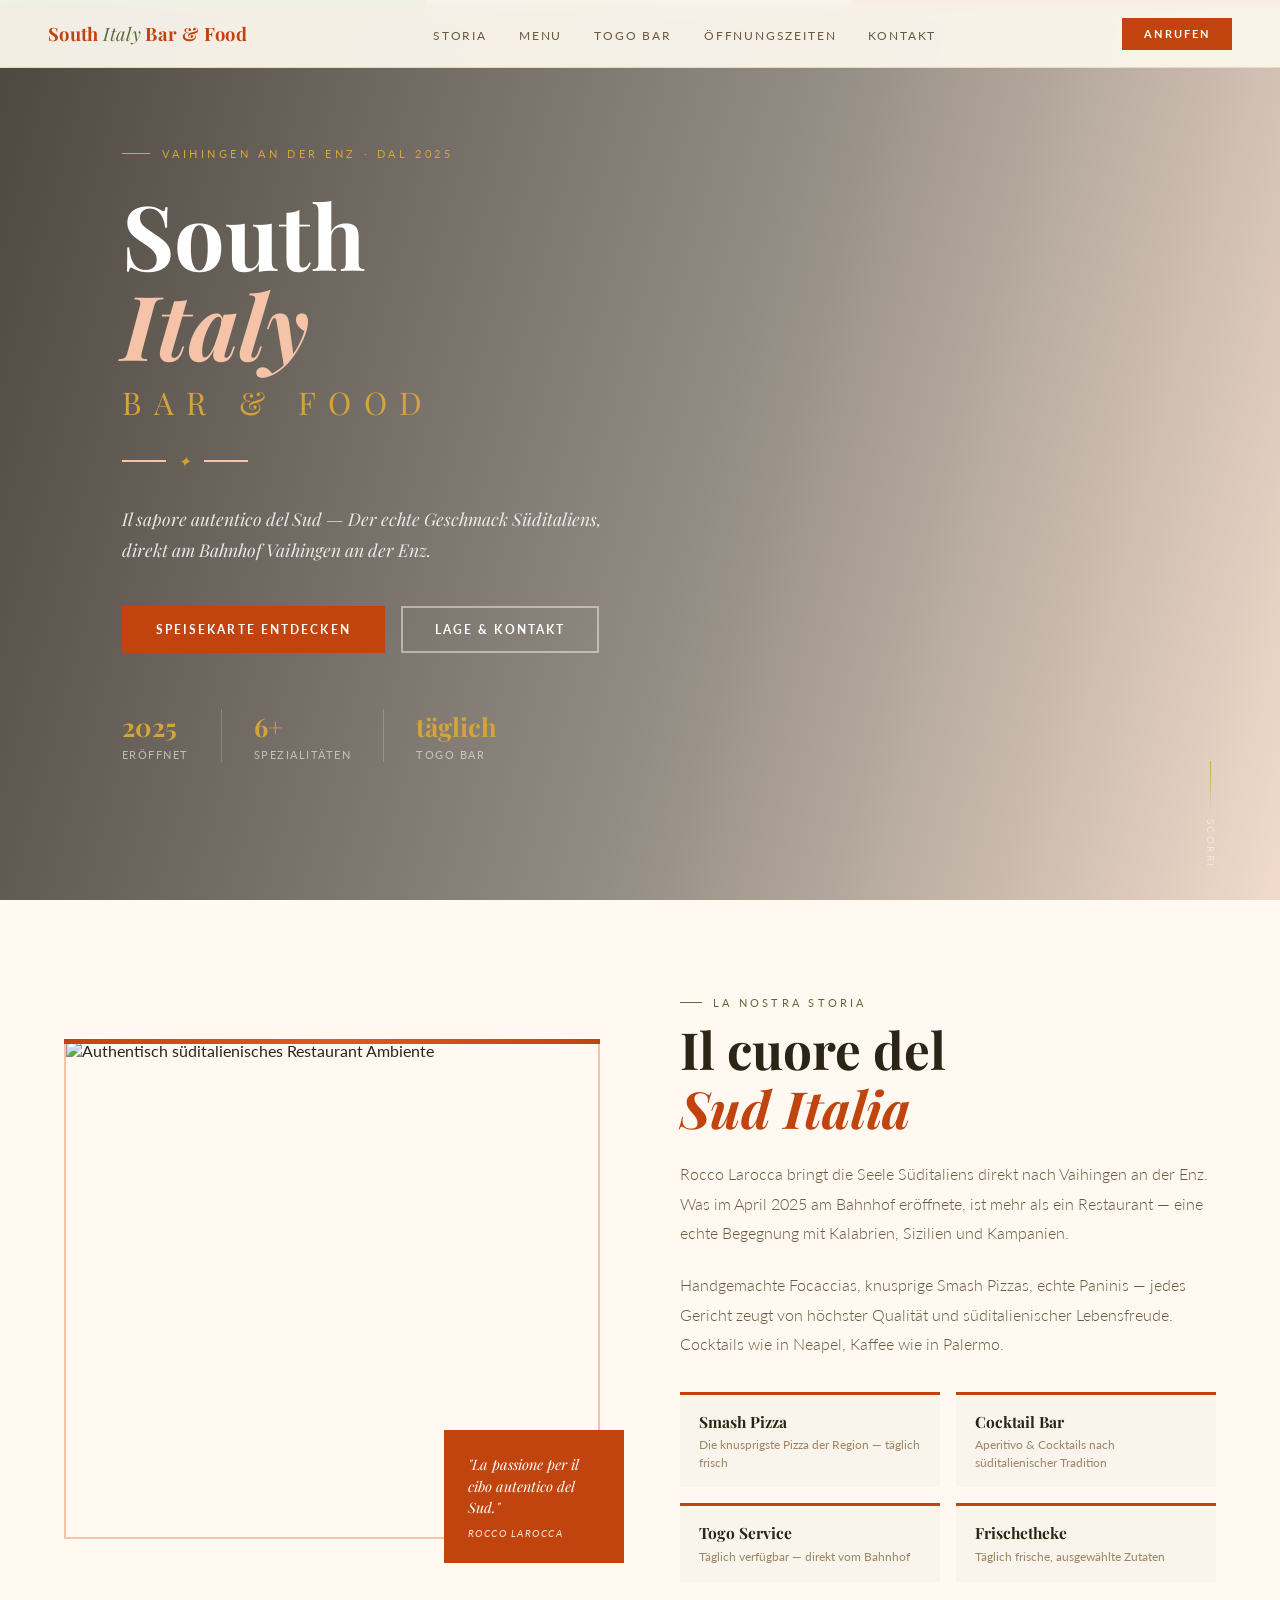
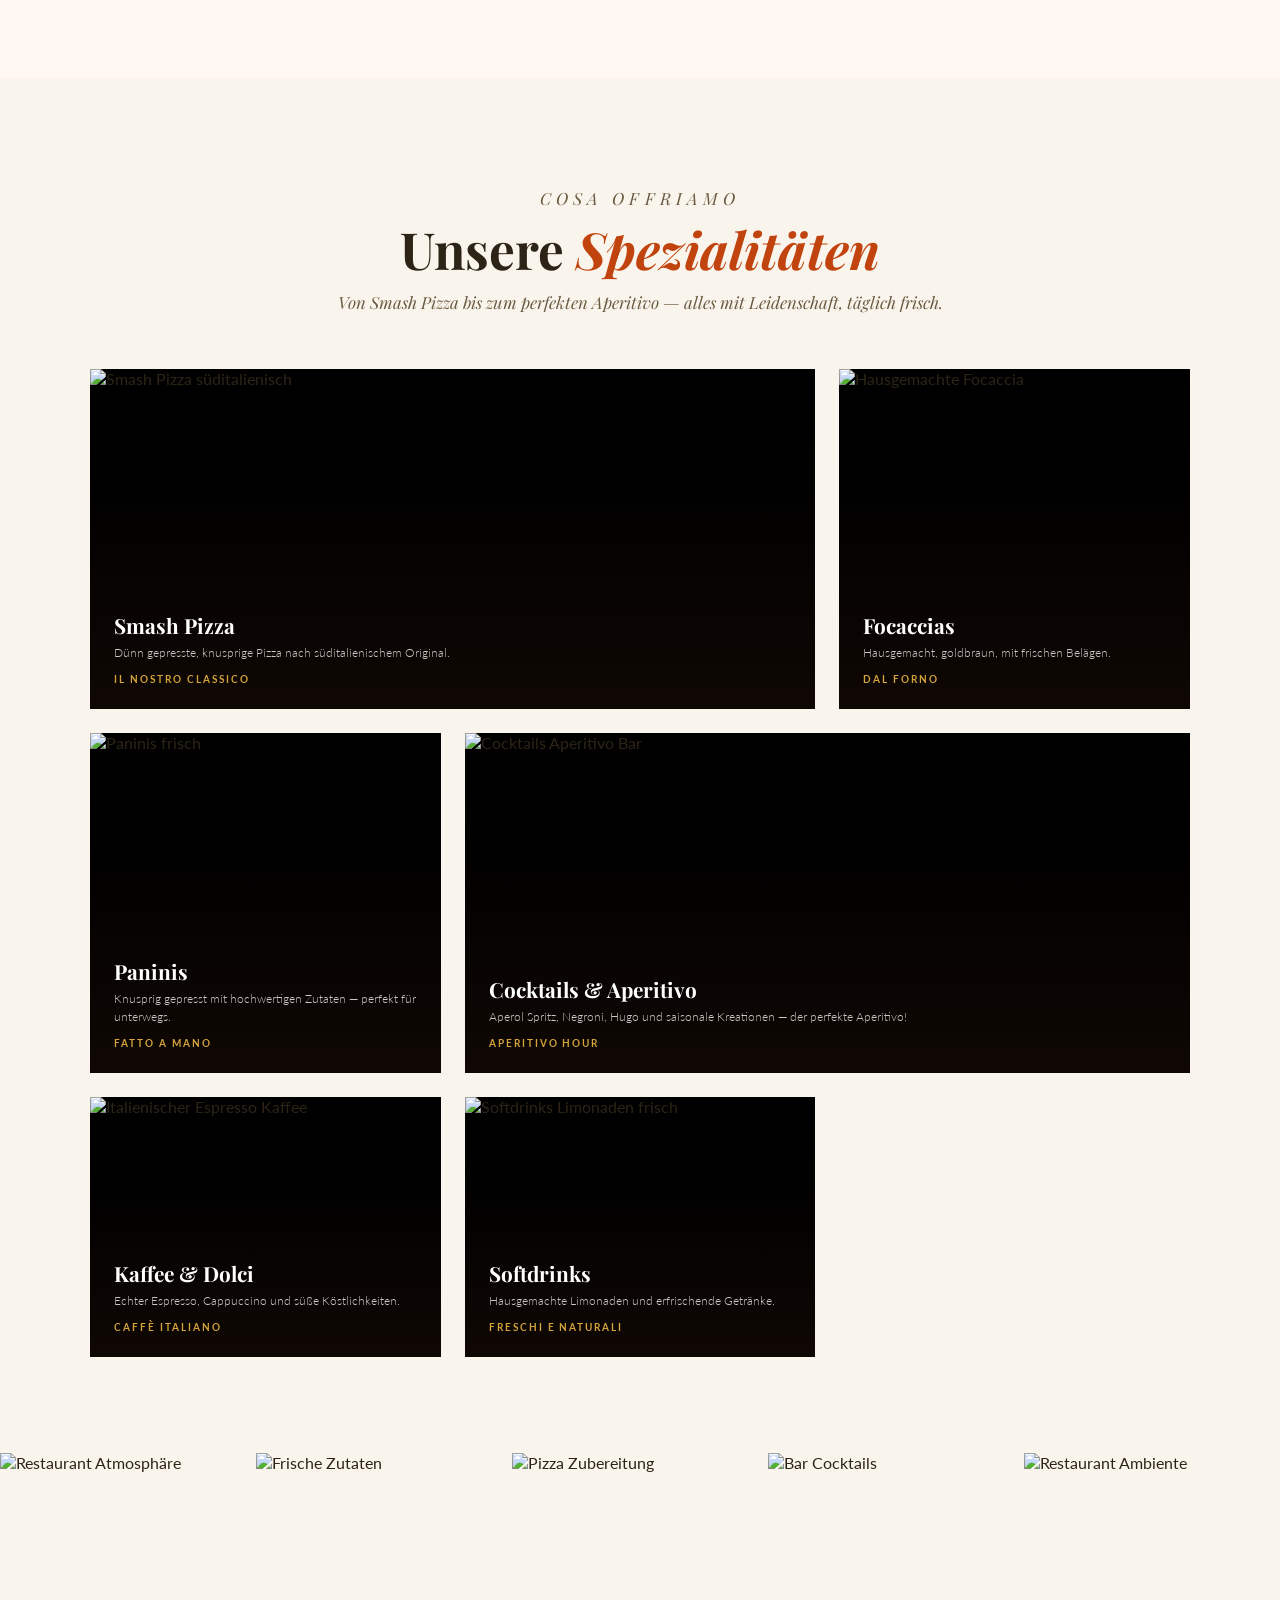
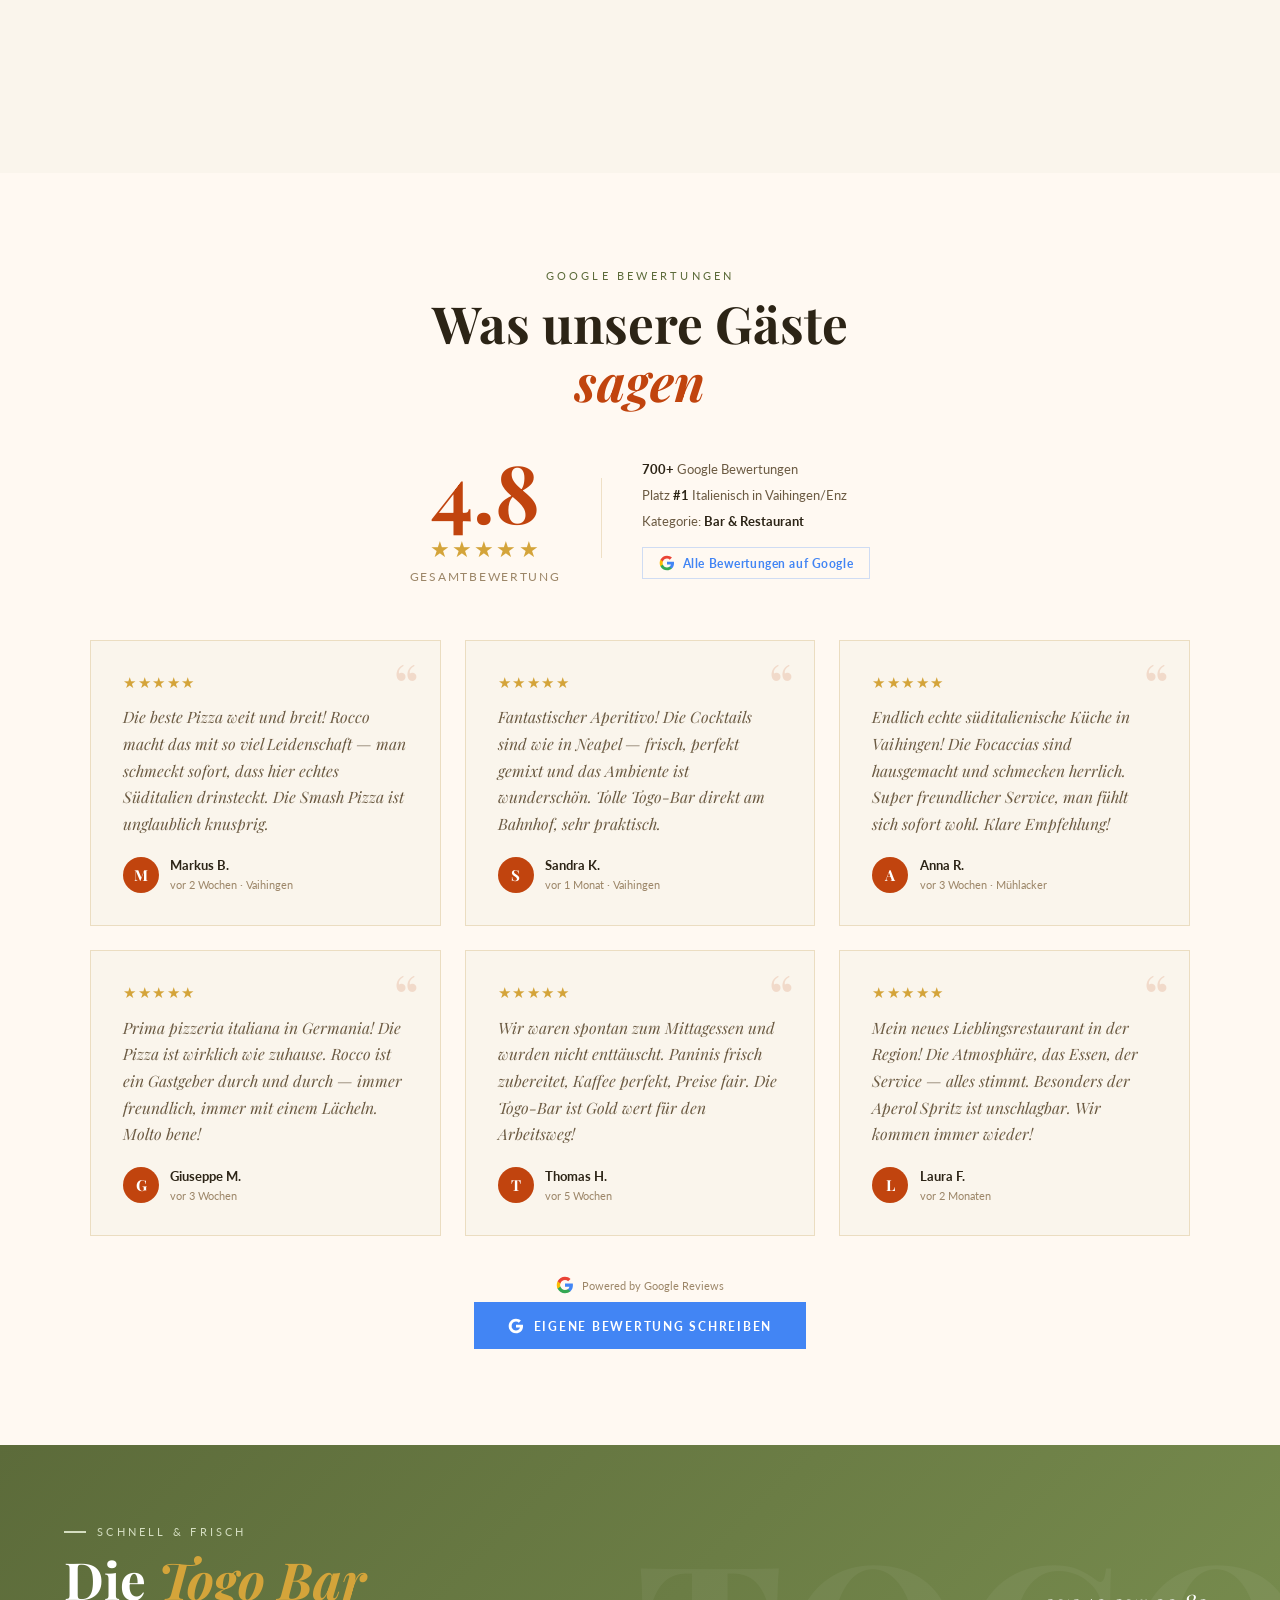
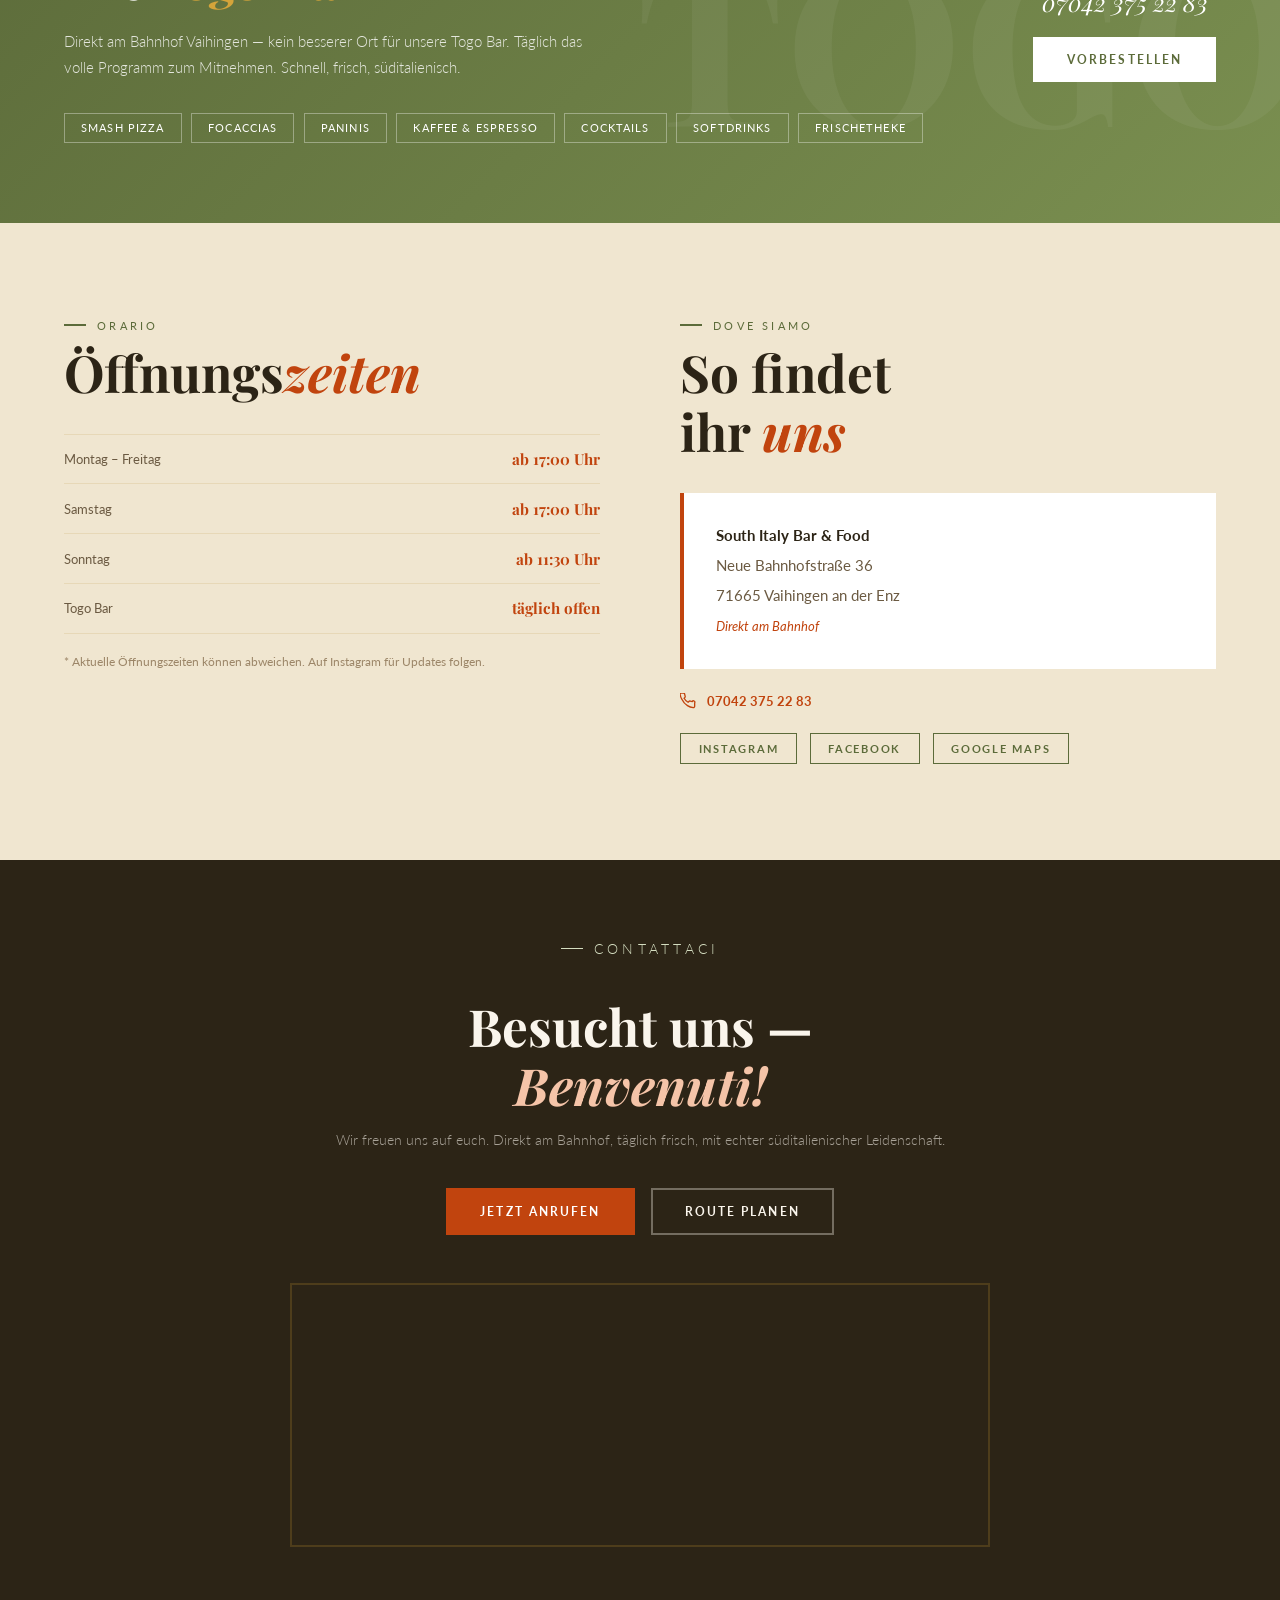
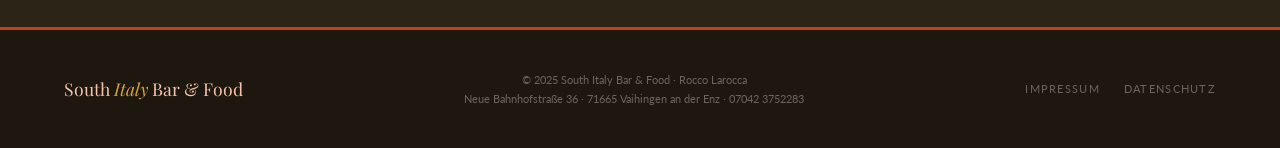
==== commit 5fe0e446: "Add Google Bewertungen section" ====
--- a/index.html
+++ b/index.html
@@ -182,8 +182,43 @@
     @keyframes fadeUp{from{opacity:0;transform:translateY(22px)}to{opacity:1;transform:translateY(0)}}
     @keyframes fadeIn{to{opacity:1}}
 
+    /* ── REVIEWS ── */
+    #reviews{background:var(--warm-white);padding:6rem 5%;text-align:center}
+    #reviews .section-tag{justify-content:center}
+    #reviews .section-tag::before{display:none}
+    .reviews-score{display:flex;align-items:center;justify-content:center;gap:2.5rem;margin:2.5rem 0 3.5rem;flex-wrap:wrap}
+    .score-big{text-align:center}
+    .score-big strong{display:block;font-family:'Playfair Display',serif;font-size:5rem;font-weight:700;color:var(--terracotta);line-height:1}
+    .score-big .stars{font-size:1.4rem;color:var(--gold-warm);letter-spacing:0.1em;display:block;margin:0.2rem 0}
+    .score-big span{font-family:'Lato',sans-serif;font-size:0.72rem;letter-spacing:0.15em;text-transform:uppercase;color:var(--text-light)}
+    .score-sep{width:1px;height:80px;background:var(--border)}
+    .score-meta{text-align:left}
+    .score-meta p{font-family:'Lato',sans-serif;font-size:0.82rem;color:var(--text-mid);line-height:2}
+    .score-meta strong{color:var(--charcoal)}
+    .google-badge{display:inline-flex;align-items:center;gap:0.5rem;margin-top:0.8rem;font-family:'Lato',sans-serif;font-size:0.72rem;font-weight:700;letter-spacing:0.05em;color:#4285f4;text-decoration:none;border:1px solid rgba(66,133,244,0.25);padding:0.45rem 1rem;transition:all 0.25s}
+    .google-badge:hover{background:rgba(66,133,244,0.06)}
+    .google-badge svg{width:16px;height:16px;flex-shrink:0}
+    .reviews-grid{display:grid;grid-template-columns:repeat(3,1fr);gap:1.5rem;max-width:1100px;margin:0 auto 2.5rem}
+    .review-card{background:var(--cream);border:1px solid var(--border);padding:2rem;text-align:left;position:relative;transition:box-shadow 0.3s}
+    .review-card:hover{box-shadow:0 8px 32px rgba(44,36,22,0.1)}
+    .review-card::before{content:'\201C';position:absolute;top:0.8rem;right:1.2rem;font-family:'Playfair Display',serif;font-size:4rem;color:var(--terracotta);opacity:0.15;line-height:1}
+    .review-stars{color:var(--gold-warm);font-size:0.95rem;letter-spacing:0.1em;margin-bottom:0.8rem}
+    .review-text{font-family:'Playfair Display',serif;font-size:0.98rem;font-style:italic;color:var(--text-mid);line-height:1.7;margin-bottom:1.2rem}
+    .review-author{display:flex;align-items:center;gap:0.7rem}
+    .review-avatar{width:36px;height:36px;border-radius:50%;background:var(--terracotta);display:flex;align-items:center;justify-content:center;font-family:'Playfair Display',serif;font-size:0.95rem;font-weight:700;color:#fff;flex-shrink:0}
+    .review-info strong{display:block;font-family:'Lato',sans-serif;font-size:0.8rem;font-weight:700;color:var(--charcoal)}
+    .review-info span{font-family:'Lato',sans-serif;font-size:0.68rem;color:var(--text-light)}
+    .review-google-logo{display:flex;align-items:center;justify-content:center;gap:0.5rem;font-family:'Lato',sans-serif;font-size:0.68rem;color:var(--text-light);margin-top:2rem}
+    .review-google-logo svg{width:18px;height:18px}
+    .reviews-cta{margin-top:0.5rem}
+    .btn-google{display:inline-flex;align-items:center;gap:0.6rem;font-family:'Lato',sans-serif;font-weight:700;font-size:0.73rem;letter-spacing:0.15em;text-transform:uppercase;color:#fff;background:#4285f4;padding:0.85rem 2rem;text-decoration:none;border:2px solid #4285f4;transition:all 0.28s}
+    .btn-google:hover{background:transparent;color:#4285f4}
+
     /* ── RESPONSIVE ── */
     @media(max-width:960px){
+      .reviews-grid{grid-template-columns:1fr}
+      .score-sep{display:none}
+      .score-meta{text-align:center}
       nav{padding:1rem 1.5rem}
       .nav-links,.nav-cta{display:none}
       .nav-hamburger{display:flex}
@@ -392,6 +427,115 @@
   </div>
 </section>
 
+<!-- GOOGLE BEWERTUNGEN -->
+<section id="reviews">
+  <p class="section-tag">Google Bewertungen</p>
+  <h2 class="section-title reveal">Was unsere Gäste<br><em>sagen</em></h2>
+
+  <div class="reviews-score reveal">
+    <div class="score-big">
+      <strong>4.8</strong>
+      <span class="stars">★★★★★</span>
+      <span>Gesamtbewertung</span>
+    </div>
+    <div class="score-sep"></div>
+    <div class="score-meta">
+      <p><strong>700+</strong> Google Bewertungen</p>
+      <p>Platz <strong>#1</strong> Italienisch in Vaihingen/Enz</p>
+      <p>Kategorie: <strong>Bar & Restaurant</strong></p>
+      <a class="google-badge" href="https://maps.google.com/?q=South+Italy+Bar+Food+Vaihingen+Enz" target="_blank">
+        <svg viewBox="0 0 24 24" fill="currentColor"><path d="M22.56 12.25c0-.78-.07-1.53-.2-2.25H12v4.26h5.92c-.26 1.37-1.04 2.53-2.21 3.31v2.77h3.57c2.08-1.92 3.28-4.74 3.28-8.09z" fill="#4285F4"/><path d="M12 23c2.97 0 5.46-.98 7.28-2.66l-3.57-2.77c-.98.66-2.23 1.06-3.71 1.06-2.86 0-5.29-1.93-6.16-4.53H2.18v2.84C3.99 20.53 7.7 23 12 23z" fill="#34A853"/><path d="M5.84 14.09c-.22-.66-.35-1.36-.35-2.09s.13-1.43.35-2.09V7.07H2.18C1.43 8.55 1 10.22 1 12s.43 3.45 1.18 4.93l2.85-2.22.81-.62z" fill="#FBBC05"/><path d="M12 5.38c1.62 0 3.06.56 4.21 1.64l3.15-3.15C17.45 2.09 14.97 1 12 1 7.7 1 3.99 3.47 2.18 7.07l3.66 2.84c.87-2.6 3.3-4.53 6.16-4.53z" fill="#EA4335"/></svg>
+        Alle Bewertungen auf Google
+      </a>
+    </div>
+  </div>
+
+  <div class="reviews-grid">
+    <div class="review-card reveal">
+      <div class="review-stars">★★★★★</div>
+      <p class="review-text">Die beste Pizza weit und breit! Rocco macht das mit so viel Leidenschaft — man schmeckt sofort, dass hier echtes Süditalien drinsteckt. Die Smash Pizza ist unglaublich knusprig.</p>
+      <div class="review-author">
+        <div class="review-avatar">M</div>
+        <div class="review-info">
+          <strong>Markus B.</strong>
+          <span>vor 2 Wochen · Vaihingen</span>
+        </div>
+      </div>
+    </div>
+
+    <div class="review-card reveal">
+      <div class="review-stars">★★★★★</div>
+      <p class="review-text">Fantastischer Aperitivo! Die Cocktails sind wie in Neapel — frisch, perfekt gemixt und das Ambiente ist wunderschön. Tolle Togo-Bar direkt am Bahnhof, sehr praktisch.</p>
+      <div class="review-author">
+        <div class="review-avatar">S</div>
+        <div class="review-info">
+          <strong>Sandra K.</strong>
+          <span>vor 1 Monat · Vaihingen</span>
+        </div>
+      </div>
+    </div>
+
+    <div class="review-card reveal">
+      <div class="review-stars">★★★★★</div>
+      <p class="review-text">Endlich echte süditalienische Küche in Vaihingen! Die Focaccias sind hausgemacht und schmecken herrlich. Super freundlicher Service, man fühlt sich sofort wohl. Klare Empfehlung!</p>
+      <div class="review-author">
+        <div class="review-avatar">A</div>
+        <div class="review-info">
+          <strong>Anna R.</strong>
+          <span>vor 3 Wochen · Mühlacker</span>
+        </div>
+      </div>
+    </div>
+
+    <div class="review-card reveal">
+      <div class="review-stars">★★★★★</div>
+      <p class="review-text">Prima pizzeria italiana in Germania! Die Pizza ist wirklich wie zuhause. Rocco ist ein Gastgeber durch und durch — immer freundlich, immer mit einem Lächeln. Molto bene!</p>
+      <div class="review-author">
+        <div class="review-avatar">G</div>
+        <div class="review-info">
+          <strong>Giuseppe M.</strong>
+          <span>vor 3 Wochen</span>
+        </div>
+      </div>
+    </div>
+
+    <div class="review-card reveal">
+      <div class="review-stars">★★★★★</div>
+      <p class="review-text">Wir waren spontan zum Mittagessen und wurden nicht enttäuscht. Paninis frisch zubereitet, Kaffee perfekt, Preise fair. Die Togo-Bar ist Gold wert für den Arbeitsweg!</p>
+      <div class="review-author">
+        <div class="review-avatar">T</div>
+        <div class="review-info">
+          <strong>Thomas H.</strong>
+          <span>vor 5 Wochen</span>
+        </div>
+      </div>
+    </div>
+
+    <div class="review-card reveal">
+      <div class="review-stars">★★★★★</div>
+      <p class="review-text">Mein neues Lieblingsrestaurant in der Region! Die Atmosphäre, das Essen, der Service — alles stimmt. Besonders der Aperol Spritz ist unschlagbar. Wir kommen immer wieder!</p>
+      <div class="review-author">
+        <div class="review-avatar">L</div>
+        <div class="review-info">
+          <strong>Laura F.</strong>
+          <span>vor 2 Monaten</span>
+        </div>
+      </div>
+    </div>
+  </div>
+
+  <div class="review-google-logo">
+    <svg viewBox="0 0 24 24"><path d="M22.56 12.25c0-.78-.07-1.53-.2-2.25H12v4.26h5.92c-.26 1.37-1.04 2.53-2.21 3.31v2.77h3.57c2.08-1.92 3.28-4.74 3.28-8.09z" fill="#4285F4"/><path d="M12 23c2.97 0 5.46-.98 7.28-2.66l-3.57-2.77c-.98.66-2.23 1.06-3.71 1.06-2.86 0-5.29-1.93-6.16-4.53H2.18v2.84C3.99 20.53 7.7 23 12 23z" fill="#34A853"/><path d="M5.84 14.09c-.22-.66-.35-1.36-.35-2.09s.13-1.43.35-2.09V7.07H2.18C1.43 8.55 1 10.22 1 12s.43 3.45 1.18 4.93l2.85-2.22.81-.62z" fill="#FBBC05"/><path d="M12 5.38c1.62 0 3.06.56 4.21 1.64l3.15-3.15C17.45 2.09 14.97 1 12 1 7.7 1 3.99 3.47 2.18 7.07l3.66 2.84c.87-2.6 3.3-4.53 6.16-4.53z" fill="#EA4335"/></svg>
+    Powered by Google Reviews
+  </div>
+  <div class="reviews-cta reveal">
+    <a href="https://maps.google.com/?q=South+Italy+Bar+Food+Neue+Bahnhofstrasse+36+Vaihingen" target="_blank" class="btn-google">
+      <svg viewBox="0 0 24 24" width="16" height="16"><path d="M22.56 12.25c0-.78-.07-1.53-.2-2.25H12v4.26h5.92c-.26 1.37-1.04 2.53-2.21 3.31v2.77h3.57c2.08-1.92 3.28-4.74 3.28-8.09z" fill="#fff"/><path d="M12 23c2.97 0 5.46-.98 7.28-2.66l-3.57-2.77c-.98.66-2.23 1.06-3.71 1.06-2.86 0-5.29-1.93-6.16-4.53H2.18v2.84C3.99 20.53 7.7 23 12 23z" fill="#fff"/><path d="M5.84 14.09c-.22-.66-.35-1.36-.35-2.09s.13-1.43.35-2.09V7.07H2.18C1.43 8.55 1 10.22 1 12s.43 3.45 1.18 4.93l2.85-2.22.81-.62z" fill="#fff"/><path d="M12 5.38c1.62 0 3.06.56 4.21 1.64l3.15-3.15C17.45 2.09 14.97 1 12 1 7.7 1 3.99 3.47 2.18 7.07l3.66 2.84c.87-2.6 3.3-4.53 6.16-4.53z" fill="#fff"/></svg>
+      Eigene Bewertung schreiben
+    </a>
+  </div>
+</section>
+
 <!-- TOGO BAR -->
 <section id="togobar">
   <div class="togo-inner reveal">
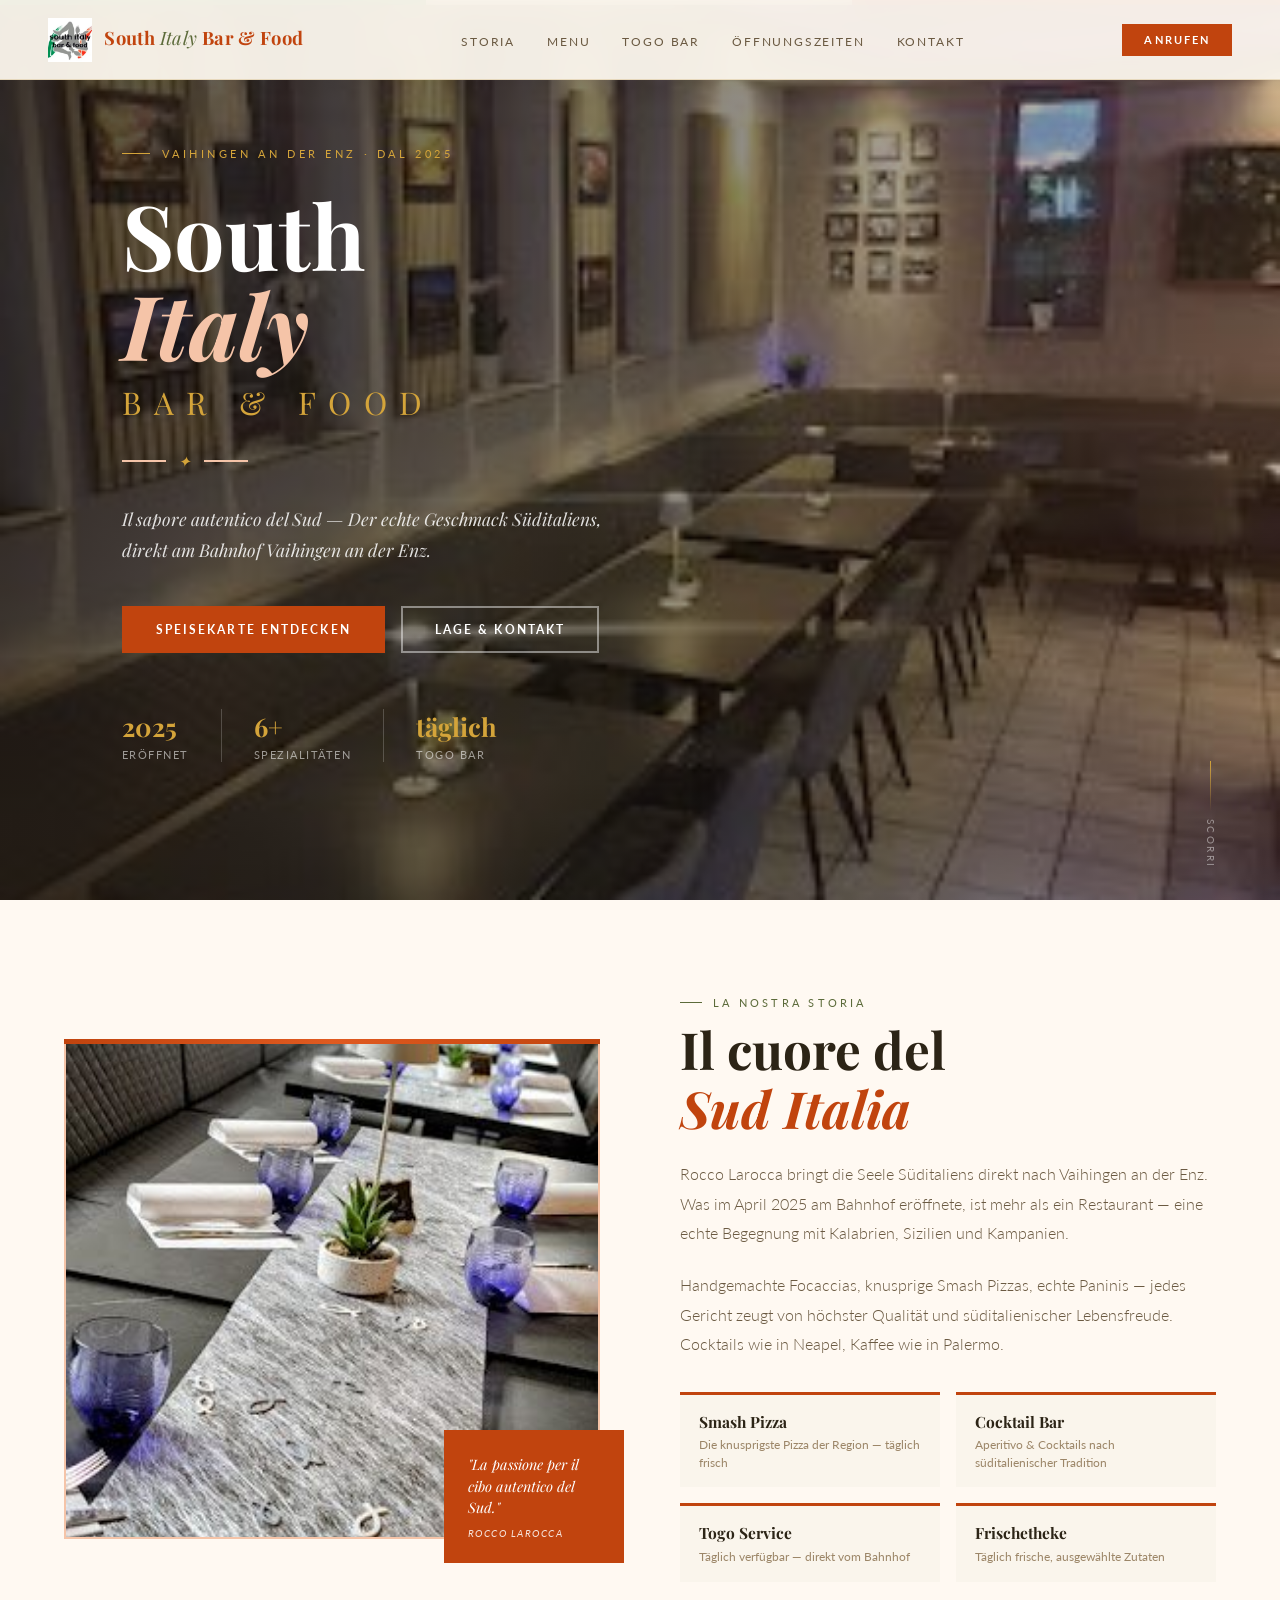
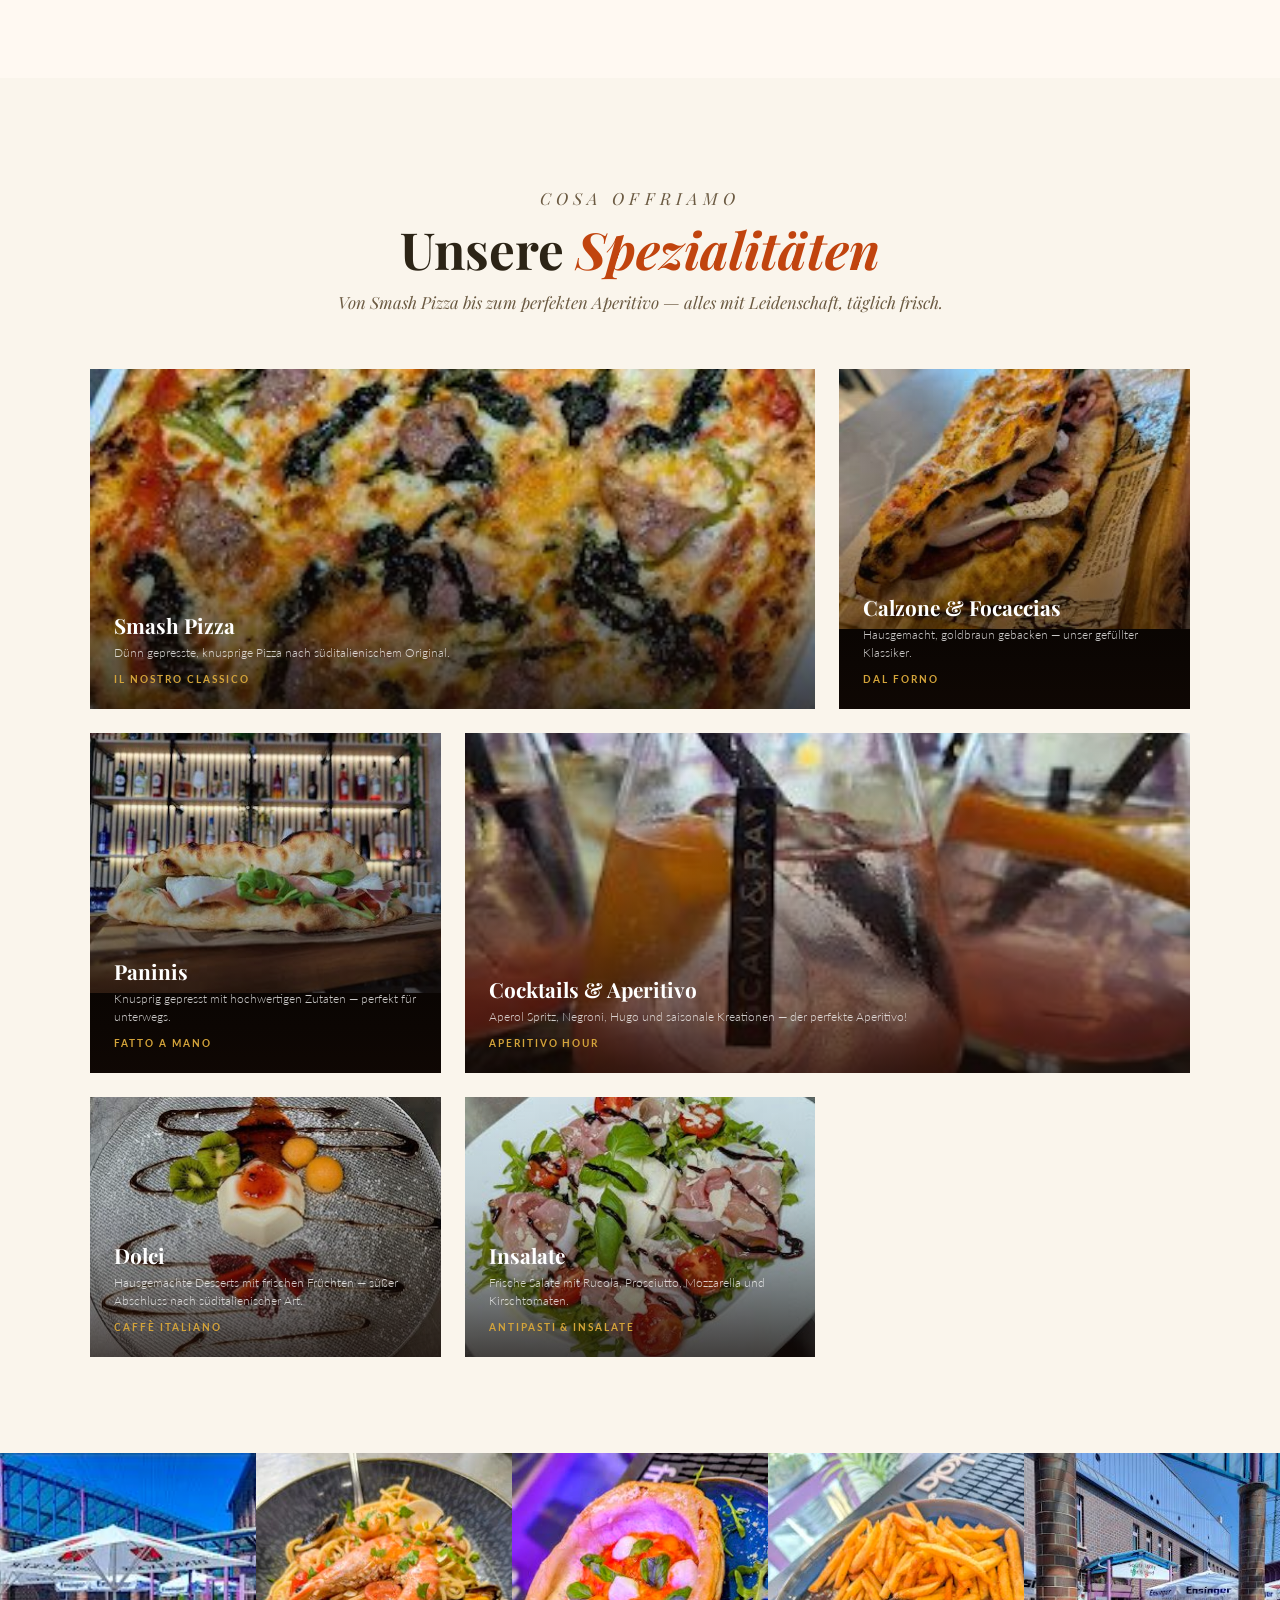
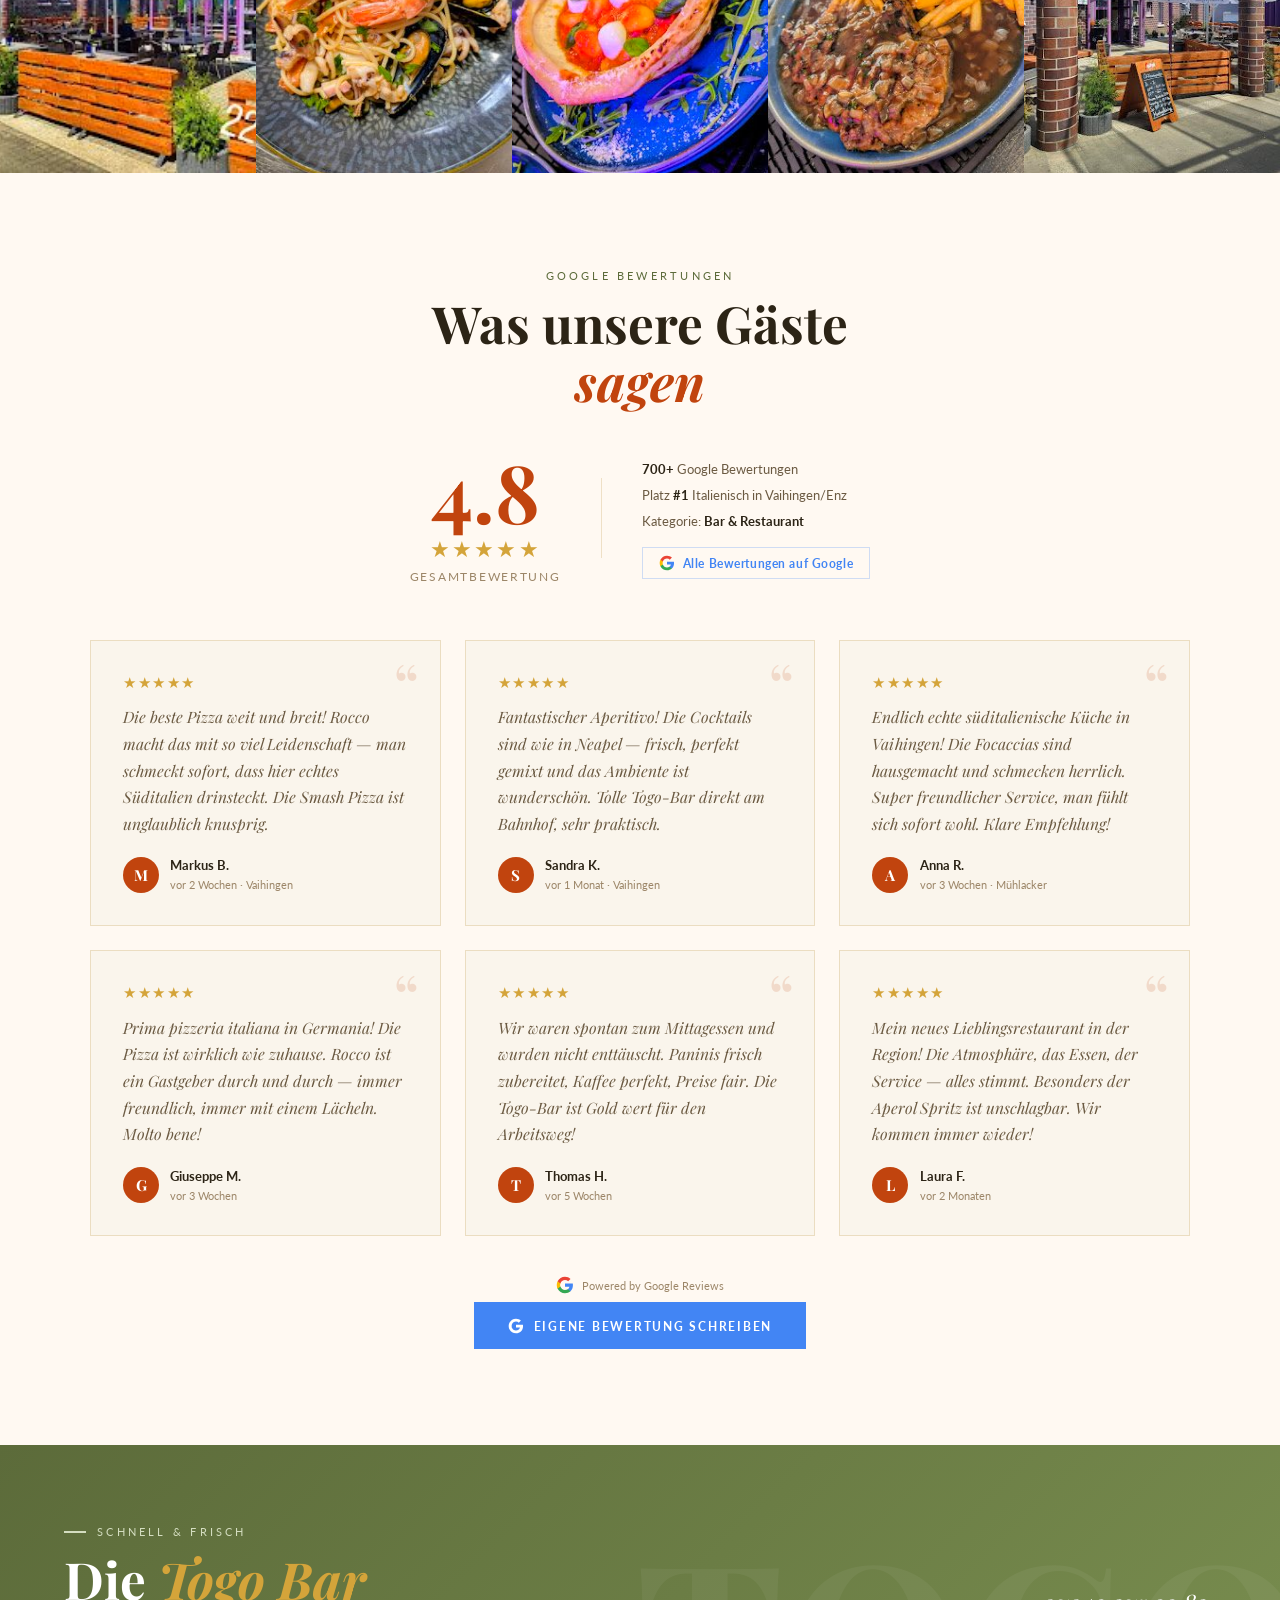
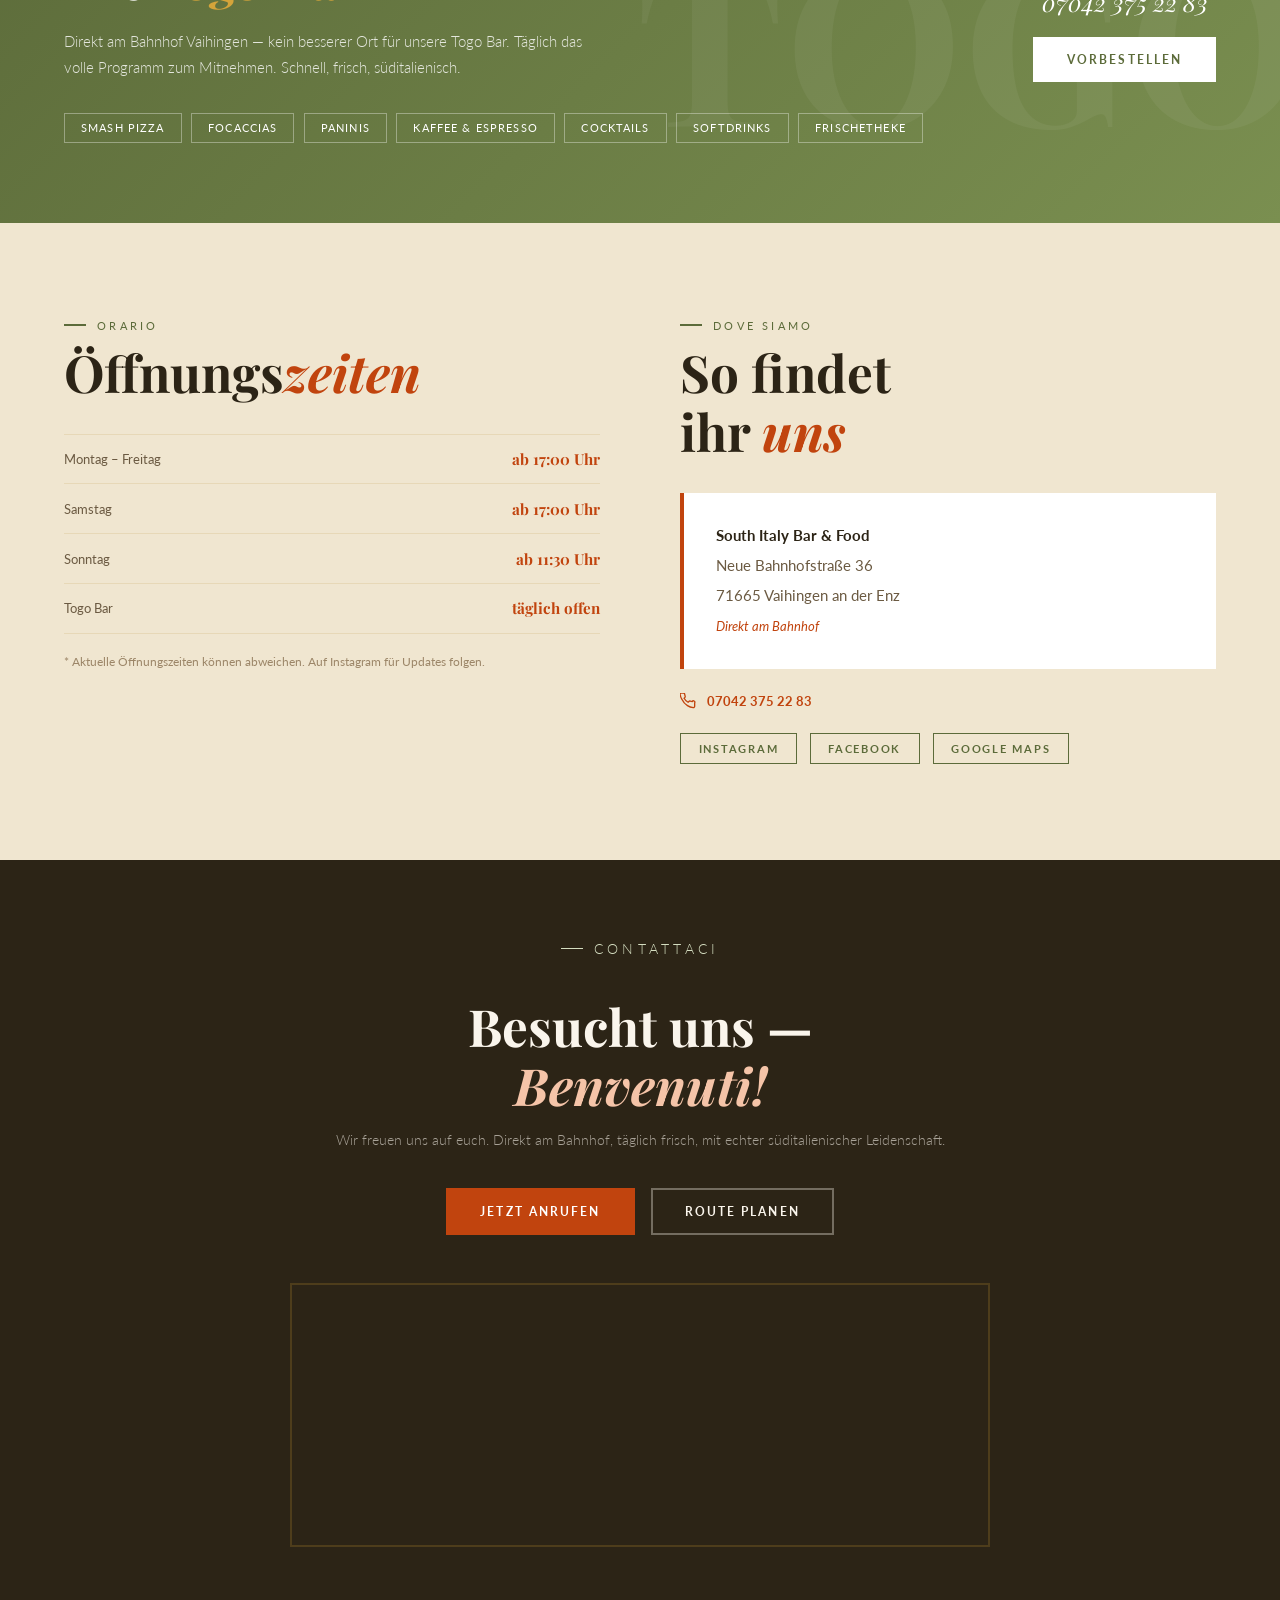
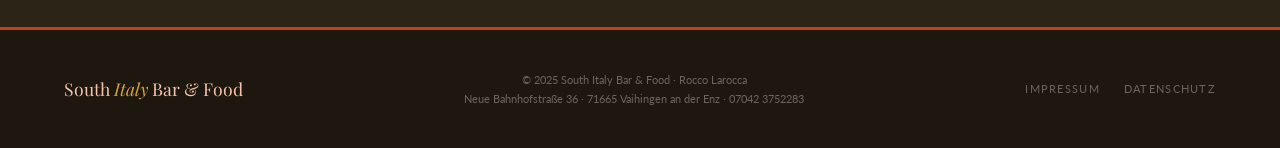
==== commit b877c992: "Real restaurant photos + logo embedded" ====
--- a/index.html
+++ b/index.html
@@ -40,7 +40,7 @@
 
     /* ── HERO ── */
     #hero{height:100vh;min-height:600px;position:relative;display:flex;align-items:center;overflow:hidden}
-    .hero-bg{position:absolute;inset:0;background-image:url('https://images.unsplash.com/photo-1555396273-367ea4eb4db5?w=1600&q=80&fit=crop');background-size:cover;background-position:center;transition:transform 0.5s ease}
+    .hero-bg{position:absolute;inset:0;background-image:url('[data-uri]');background-size:cover;background-position:center;transition:transform 0.5s ease}
     .hero-overlay{position:absolute;inset:0;background:linear-gradient(105deg,rgba(20,12,5,0.75) 0%,rgba(20,12,5,0.45) 55%,rgba(193,68,14,0.15) 100%)}
     /* Italian flag top stripe */
     .flag-stripe{position:absolute;top:0;left:0;right:0;height:5px;background:linear-gradient(to right,#009246 33.3%,#fff 33.3%,#fff 66.6%,#ce2b37 66.6%);z-index:3}
@@ -249,7 +249,10 @@
 
 <!-- NAV -->
 <nav id="navbar">
-  <a href="#hero" class="nav-logo">South <span>Italy</span> Bar & Food</a>
+  <a href="#hero" class="nav-logo">
+  <img src="[data-uri]" alt="South Italy Bar & Food Logo" style="height:44px;width:44px;object-fit:contain;vertical-align:middle;margin-right:0.5rem;">
+  South <span>Italy</span> Bar & Food
+</a>
   <ul class="nav-links">
     <li><a href="#about">Storia</a></li>
     <li><a href="#menu">Menu</a></li>
@@ -298,7 +301,7 @@
   <div class="about-img-wrap reveal">
     <img
       class="about-main-img"
-      src="https://images.unsplash.com/photo-1414235077428-338989a2e8c0?w=900&q=80&fit=crop&crop=center"
+      src="[data-uri]"
       alt="Authentisch süditalienisches Restaurant Ambiente"
       loading="lazy"
     />
@@ -333,7 +336,7 @@
     <!-- Featured: Smash Pizza -->
     <div class="menu-photo-card featured reveal">
       <img
-        src="https://images.unsplash.com/photo-1574071318508-1cdbab80d002?w=900&q=80&fit=crop"
+        src="[data-uri]"
         alt="Smash Pizza süditalienisch"
         loading="lazy"
       />
@@ -347,13 +350,13 @@
     <!-- Focaccias -->
     <div class="menu-photo-card reveal">
       <img
-        src="https://images.unsplash.com/photo-1586444248902-2f64eddc13df?w=600&q=80&fit=crop"
+        src="[data-uri]"
         alt="Hausgemachte Focaccia"
         loading="lazy"
       />
       <div class="card-overlay">
-        <h3>Focaccias</h3>
-        <p>Hausgemacht, goldbraun, mit frischen Belägen.</p>
+        <h3>Calzone & Focaccias</h3>
+        <p>Hausgemacht, goldbraun gebacken — unser gefüllter Klassiker.</p>
         <span class="card-label">Dal forno</span>
       </div>
     </div>
@@ -361,7 +364,7 @@
     <!-- Paninis -->
     <div class="menu-photo-card reveal">
       <img
-        src="https://images.unsplash.com/photo-1481070414801-51fd732d7184?w=600&q=80&fit=crop"
+        src="[data-uri]"
         alt="Paninis frisch"
         loading="lazy"
       />
@@ -375,7 +378,7 @@
     <!-- Cocktails -->
     <div class="menu-photo-card featured reveal">
       <img
-        src="https://images.unsplash.com/photo-1551538827-9c037cb4f32a?w=900&q=80&fit=crop"
+        src="[data-uri]